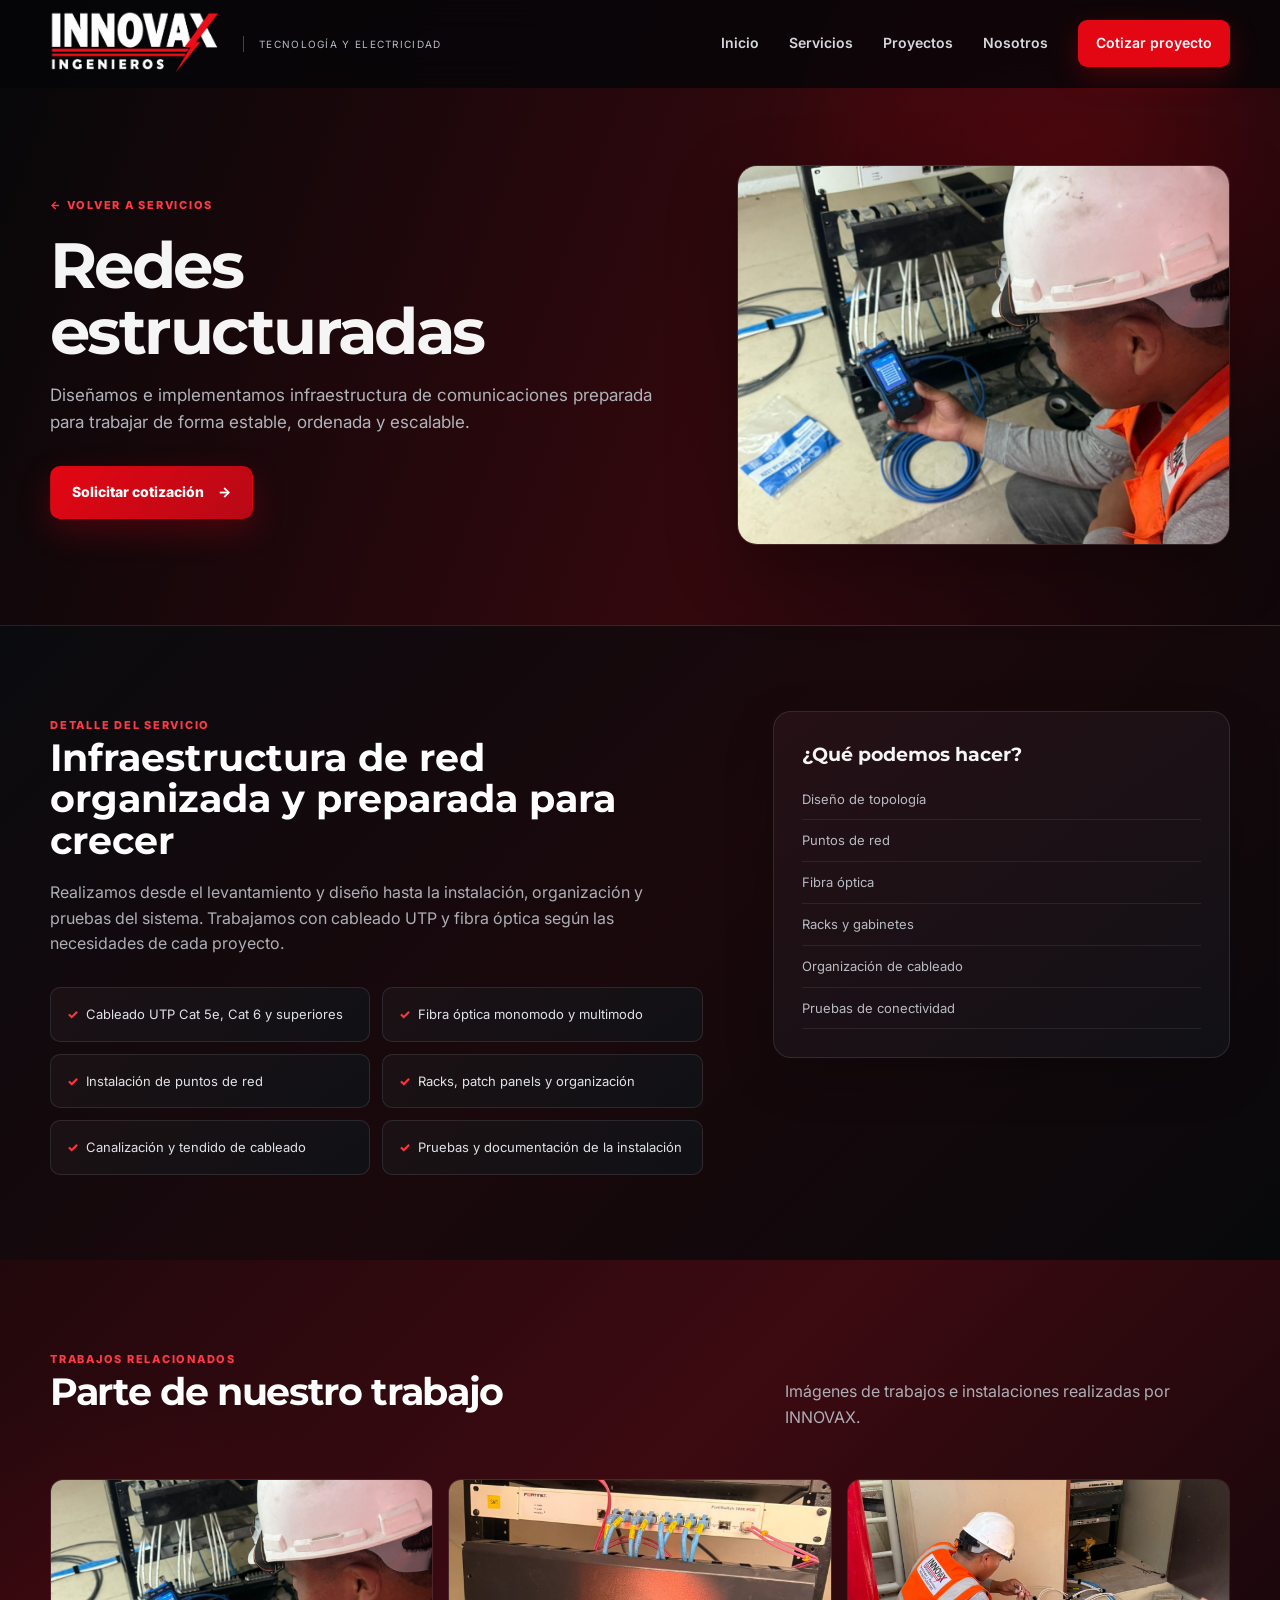
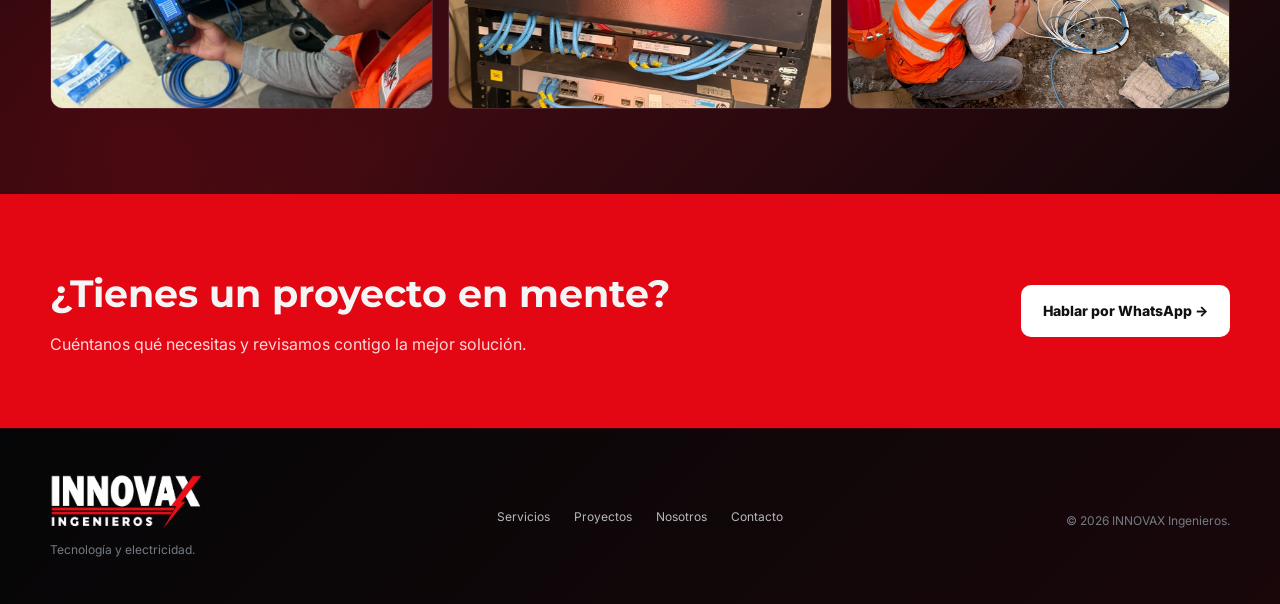
==== servicio.html @ 8ff7d5ad "Primer commit: subiendo código" ====
<!DOCTYPE html>
<html lang="es">

<head>

  <meta charset="UTF-8">

  <meta
    name="viewport"
    content="width=device-width, initial-scale=1.0"
  >

  <title>
    Servicio | INNOVAX Ingenieros
  </title>

  <meta
    name="description"
    content="Conoce en detalle los servicios de INNOVAX Ingenieros."
  >

  <link
    rel="icon"
    href="assets/img/logo.png"
    type="image/png"
  >

  <link
    rel="preconnect"
    href="https://fonts.googleapis.com"
  >

  <link
    rel="preconnect"
    href="https://fonts.gstatic.com"
    crossorigin
  >

  <link
    href="https://fonts.googleapis.com/css2?family=Inter:wght@400;500;600;700;800&family=Montserrat:wght@600;700;800;900&display=swap"
    rel="stylesheet"
  >

  <link
    rel="stylesheet"
    href="css/style.css"
  >

</head>


<body>


<header
  class="site-header"
  id="header"
>

  <div class="container header-inner">

    <a
      class="brand"
      href="index.html"
    >

      <img
        src="assets/img/logo.png"
        alt="INNOVAX Ingenieros"
        class="brand-logo"
      >

      <span class="brand-caption">
        TECNOLOGÍA Y ELECTRICIDAD
      </span>

    </a>


    <button
      class="menu-toggle"
      id="menuToggle"
      aria-label="Abrir menú"
      aria-expanded="false"
    >

      <span></span>
      <span></span>
      <span></span>

    </button>


    <nav
      class="main-nav"
      id="mainNav"
    >

      <a href="index.html">
        Inicio
      </a>

      <a href="index.html#servicios">
        Servicios
      </a>

      <a href="index.html#proyectos">
        Proyectos
      </a>

      <a href="index.html#nosotros">
        Nosotros
      </a>

      <a
        href="index.html#contacto"
        class="nav-button"
      >
        Cotizar proyecto
      </a>

    </nav>

  </div>

</header>



<main>


<!-- =====================================================
     CABECERA DEL SERVICIO
===================================================== -->

<section class="detail-hero">

  <div class="container">


    <div>

      <a
        href="index.html#servicios"
        class="section-kicker"
      >
        ← VOLVER A SERVICIOS
      </a>


      <h1 id="serviceTitle">
        Servicio
      </h1>


      <p id="serviceIntro"></p>


      <a
        id="serviceQuote"
        href="index.html#contacto"
        class="btn btn-primary"
      >

        Solicitar cotización

        <span>→</span>

      </a>

    </div>


    <div class="detail-hero-image">

      <img
        id="serviceHeroImage"
        src="assets/img/hero-redes.jpg"
        alt="Servicio INNOVAX"
      >

    </div>


  </div>

</section>



<!-- =====================================================
     INFORMACIÓN
===================================================== -->

<section class="detail-section">

  <div class="container detail-grid">


    <div>

      <span class="section-kicker">
        DETALLE DEL SERVICIO
      </span>


      <h2 id="serviceHeading">
        Soluciones adaptadas a tu proyecto
      </h2>


      <p id="serviceDescription"></p>


      <ul
        class="detail-list"
        id="serviceList"
      ></ul>

    </div>


    <aside class="detail-aside">

      <h3>
        ¿Qué podemos hacer?
      </h3>


      <ul id="serviceAside"></ul>

    </aside>


  </div>

</section>



<!-- =====================================================
     GALERÍA
===================================================== -->

<section class="detail-section alt">

  <div class="container">


    <div class="section-heading">

      <div>

        <span class="section-kicker">
          TRABAJOS RELACIONADOS
        </span>

        <h2>
          Parte de nuestro trabajo
        </h2>

      </div>


      <p>
        Imágenes de trabajos e instalaciones
        realizadas por INNOVAX.
      </p>

    </div>


    <div
      class="detail-gallery"
      id="serviceGallery"
    ></div>


  </div>

</section>



<!-- =====================================================
     CTA
===================================================== -->

<section class="detail-cta">

  <div class="container detail-cta-inner">


    <div>

      <h2>
        ¿Tienes un proyecto en mente?
      </h2>

      <p>
        Cuéntanos qué necesitas y revisamos
        contigo la mejor solución.
      </p>

    </div>


    <a
      id="whatsappButton"
      class="btn"
      href="https://wa.me/51987270326"
      target="_blank"
      rel="noopener"
    >
      Hablar por WhatsApp →
    </a>


  </div>

</section>


</main>



<!-- =====================================================
     FOOTER
===================================================== -->

<footer class="site-footer">

  <div class="container footer-inner">


    <div>

      <img
        src="assets/img/logo.png"
        alt="INNOVAX Ingenieros"
        class="footer-logo"
      >

      <p>
        Tecnología y electricidad.
      </p>

    </div>


    <div class="footer-nav">

      <a href="index.html#servicios">
        Servicios
      </a>

      <a href="index.html#proyectos">
        Proyectos
      </a>

      <a href="index.html#nosotros">
        Nosotros
      </a>

      <a href="index.html#contacto">
        Contacto
      </a>

    </div>


    <p class="copyright">

      © <span id="year"></span>
      INNOVAX Ingenieros.

    </p>


  </div>

</footer>



<script>

const services = {


  /* =====================================================
     REDES
  ===================================================== */

  redes: {

    title:
      'Redes estructuradas',

    intro:
      'Diseñamos e implementamos infraestructura de comunicaciones preparada para trabajar de forma estable, ordenada y escalable.',

    heading:
      'Infraestructura de red organizada y preparada para crecer',

    description:
      'Realizamos desde el levantamiento y diseño hasta la instalación, organización y pruebas del sistema. Trabajamos con cableado UTP y fibra óptica según las necesidades de cada proyecto.',

    image:
      'assets/red/red4.jpeg',

    list:[
      'Cableado UTP Cat 5e, Cat 6 y superiores',
      'Fibra óptica monomodo y multimodo',
      'Instalación de puntos de red',
      'Racks, patch panels y organización',
      'Canalización y tendido de cableado',
      'Pruebas y documentación de la instalación'
    ],

    aside:[
      'Diseño de topología',
      'Puntos de red',
      'Fibra óptica',
      'Racks y gabinetes',
      'Organización de cableado',
      'Pruebas de conectividad'
    ],

    gallery:[
      'assets/red/red4.jpeg',
      'assets/red/red2.jpeg',
      'assets/red/red1.jpeg'
    ]

  },


  /* =====================================================
     ELECTRICIDAD
  ===================================================== */

  electricidad: {

    title:
      'Instalaciones eléctricas',

    intro:
      'Soluciones eléctricas para instalaciones nuevas, ampliaciones, remodelaciones y adecuaciones.',

    heading:
      'Instalaciones eléctricas seguras, ordenadas y funcionales',

    description:
      'Desarrollamos trabajos eléctricos adaptados a las características de cada obra, desde circuitos e iluminación hasta tableros, puesta a tierra y adecuaciones.',

    image:
      'assets/electrico/luz-emerg2.jpeg',

    list:[
      'Tableros eléctricos',
      'Circuitos y canalización',
      'Iluminación',
      'Sistemas de emergencia',
      'Puesta a tierra',
      'Adecuaciones y ampliaciones eléctricas'
    ],

    aside:[
      'Tableros',
      'Iluminación',
      'Canalización',
      'Puesta a tierra',
      'Circuitos',
      'Adecuaciones'
    ],

    gallery:[
      'assets/electrico/luz-emerg2.jpeg',
      'assets/electrico/luz-emerg3.jpeg',
      'assets/electrico/luz-emerg5.jpeg'
    ]

  },


  /* =====================================================
     SEGURIDAD
  ===================================================== */

  seguridad: {

    title:
      'Seguridad electrónica',

    intro:
      'Implementamos soluciones para vigilancia, control y protección de instalaciones.',

    heading:
      'Más control y seguridad para tus instalaciones',

    description:
      'Integramos sistemas de seguridad electrónica con la infraestructura de comunicaciones para lograr una solución ordenada y funcional.',

    image:
      'assets/red/red1.jpeg',

    list:[
      'Cámaras y videovigilancia',
      'Cámaras IP',
      'Grabación y almacenamiento',
      'Control de acceso',
      'Alarmas',
      'Monitoreo remoto'
    ],

    aside:[
      'CCTV',
      'Cámaras IP',
      'Control de acceso',
      'Alarmas',
      'Monitoreo',
      'Integración de sistemas'
    ],

    gallery:[
      'assets/red/red1.jpeg',
      'assets/red/red3.jpeg',
      'assets/red/red4.jpeg'
    ]

  },


  /* =====================================================
     MANTENIMIENTO
  ===================================================== */

  mantenimiento: {

    title:
      'Mantenimiento',

    intro:
      'Ayudamos a mantener tus instalaciones operativas mediante mantenimiento preventivo y correctivo.',

    heading:
      'Prevenir fallas también es parte del proyecto',

    description:
      'Realizamos inspecciones, revisión de componentes, correcciones y seguimiento para reducir riesgos y prolongar la vida útil de los sistemas.',

    image:
      'assets/electrico/luz-emerg4.jpeg',

    list:[
      'Inspecciones periódicas',
      'Mantenimiento preventivo',
      'Mantenimiento correctivo',
      'Revisión de tableros',
      'Revisión de instalaciones',
      'Informe técnico'
    ],

    aside:[
      'Inspección',
      'Diagnóstico',
      'Corrección',
      'Seguimiento',
      'Informe técnico',
      'Plan preventivo'
    ],

    gallery:[
      'assets/electrico/luz-emerg4.jpeg',
      'assets/electrico/luz-emerg1.jpeg',
      'assets/red/red3.jpeg'
    ]

  },


  /* =====================================================
     INGENIERÍA
  ===================================================== */

  ingenieria: {

    title:
      'Proyectos e ingeniería',

    intro:
      'Convertimos las necesidades de tu obra en una solución técnica planificada y ejecutable.',

    heading:
      'Del levantamiento inicial a la puesta en marcha',

    description:
      'Acompañamos el proyecto desde la visita técnica y definición del alcance hasta la ejecución y entrega final.',

    image:
      'assets/img/hero-bg-1.jpg',

    list:[
      'Levantamiento en campo',
      'Diseño de solución',
      'Metrados y materiales',
      'Presupuesto',
      'Planificación de ejecución',
      'Entrega y documentación'
    ],

    aside:[
      'Levantamiento',
      'Diseño',
      'Metrados',
      'Presupuesto',
      'Ejecución',
      'Entrega'
    ],

    gallery:[
      'assets/img/hero-bg-1.jpg',
      'assets/red/red4.jpeg',
      'assets/electrico/luz-emerg3.jpeg'
    ]

  },


  /* =====================================================
     DATA CENTER
  ===================================================== */

  data: {

    title:
      'Data center & racks',

    intro:
      'Organizamos la infraestructura física de comunicaciones para facilitar operación, mantenimiento y crecimiento.',

    heading:
      'Orden y trazabilidad para tu infraestructura de comunicaciones',

    description:
      'Trabajamos en racks y cuartos de comunicaciones cuidando la distribución, identificación y orden del cableado y equipos.',

    image:
      'assets/red/red2.jpeg',

    list:[
      'Racks y gabinetes',
      'Patch panels',
      'Organización de cableado',
      'Etiquetado',
      'Canalización',
      'Distribución de equipos'
    ],

    aside:[
      'Racks',
      'Patch panels',
      'Cableado',
      'Etiquetado',
      'Organización',
      'Crecimiento futuro'
    ],

    gallery:[
      'assets/red/red2.jpeg',
      'assets/red/red4.jpeg',
      'assets/red/red1.jpeg'
    ]

  }

};



/* =====================================================
   OBTENER SERVICIO
===================================================== */

const params =
  new URLSearchParams(
    location.search
  );

const key =
  params.get('tipo') ||
  'redes';


const data =
  services[key] ||
  services.redes;



/* =====================================================
   CARGAR INFORMACIÓN
===================================================== */

document.title =
  data.title +
  ' | INNOVAX Ingenieros';


document.getElementById(
  'serviceTitle'
).textContent =
  data.title;


document.getElementById(
  'serviceIntro'
).textContent =
  data.intro;


document.getElementById(
  'serviceHeading'
).textContent =
  data.heading;


document.getElementById(
  'serviceDescription'
).textContent =
  data.description;


document.getElementById(
  'serviceHeroImage'
).src =
  data.image;


document.getElementById(
  'serviceHeroImage'
).alt =
  data.title;



/* =====================================================
   BOTÓN COTIZAR
===================================================== */

document.getElementById(
  'serviceQuote'
).href =
  'index.html?servicio=' +
  encodeURIComponent(
    data.title
  ) +
  '#contacto';



/* =====================================================
   LISTA
===================================================== */

const list =
  document.getElementById(
    'serviceList'
  );


data.list.forEach(
  function(item){

    const li =
      document.createElement(
        'li'
      );

    li.textContent =
      item;

    list.appendChild(
      li
    );

  }
);



/* =====================================================
   ASIDE
===================================================== */

const aside =
  document.getElementById(
    'serviceAside'
  );


data.aside.forEach(
  function(item){

    const li =
      document.createElement(
        'li'
      );

    li.textContent =
      item;

    aside.appendChild(
      li
    );

  }
);



/* =====================================================
   GALERÍA
===================================================== */

const gallery =
  document.getElementById(
    'serviceGallery'
  );


data.gallery.forEach(
  function(src,index){

    const img =
      document.createElement(
        'img'
      );

    img.src =
      src;

    img.alt =
      data.title +
      ' - imagen ' +
      (index + 1);

    gallery.appendChild(
      img
    );

  }
);



/* =====================================================
   WHATSAPP
===================================================== */

const wa =
  document.getElementById(
    'whatsappButton'
  );


wa.href =
  'https://wa.me/51987270326?text=' +
  encodeURIComponent(
    'Hola INNOVAX, quisiera información sobre el servicio de ' +
    data.title +
    '.'
  );



/* =====================================================
   AÑO
===================================================== */

document.getElementById(
  'year'
).textContent =
  new Date().getFullYear();



/* =====================================================
   HEADER
===================================================== */

const header =
  document.getElementById(
    'header'
  );


window.addEventListener(
  'scroll',
  function(){

    header.classList.toggle(
      'scrolled',
      window.scrollY > 30
    );

  },
  {
    passive:true
  }
);



/* =====================================================
   MENÚ
===================================================== */

const toggle =
  document.getElementById(
    'menuToggle'
  );

const nav =
  document.getElementById(
    'mainNav'
  );


toggle.addEventListener(
  'click',
  function(){

    const open =
      nav.classList.toggle(
        'open'
      );

    toggle.setAttribute(
      'aria-expanded',
      open
    );

  }
);

</script>

</body>
</html>
---- css/style.css ----
:root{
  --red:#e30613;
  --red-dark:#b0000c;
  --black:#08090b;
  --black-2:#101216;
  --white:#fff;
  --text:#f6f6f6;
  --muted:#a9adb5;
  --line:rgba(255,255,255,.10);
  --container:1180px;
  --radius:18px;
  --shadow:0 22px 70px rgba(0,0,0,.35);
}

*{
  box-sizing:border-box;
}

html{
  scroll-behavior:smooth;
}

body{
  margin:0;
  background:#f4f5f7;
  color:var(--text);
  font-family:Inter,Arial,sans-serif;
  line-height:1.6;
  overflow-x:hidden;
}

body:before{
  content:"";
  position:fixed;
  inset:0;
  pointer-events:none;
  z-index:-1;
  background:
    radial-gradient(
      circle at 80% 0%,
      rgba(227,6,19,.09),
      transparent 32%
    ),
    radial-gradient(
      circle at 10% 60%,
      rgba(255,255,255,.025),
      transparent 28%
    );
}

img{
  max-width:100%;
  display:block;
}

a{
  text-decoration:none;
  color:inherit;
}

button,
input,
select,
textarea{
  font:inherit;
}

.container{
  width:min(
    var(--container),
    calc(100% - 48px)
  );

  margin:auto;
}


/* =====================================================
   HEADER
===================================================== */

.site-header{
  position:fixed;
  top:0;
  left:0;
  right:0;

  z-index:1000;

  height:88px;

  background:rgba(8,9,11,.78);

  border-bottom:1px solid transparent;

  backdrop-filter:blur(16px);

  transition:.3s ease;
}

.site-header.scrolled{
  background:rgba(8,9,11,.96);
  border-color:var(--line);
  height:76px;
}

.header-inner{
  height:100%;

  display:flex;
  align-items:center;
  justify-content:space-between;

  gap:30px;
}

.brand{
  display:flex;
  align-items:center;
  gap:15px;

  min-width:240px;
}

.brand-logo{
  width:178px;
  height:auto;
  object-fit:contain;
}

.brand-caption{
  font-size:10px;
  letter-spacing:.13em;
  color:#b8bbc2;

  border-left:1px solid #444;

  padding-left:15px;

  white-space:nowrap;
}

.main-nav{
  display:flex;
  align-items:center;
  gap:30px;
}

.main-nav a{
  font-size:14px;
  font-weight:600;

  color:#d5d7dc;

  transition:.25s;
}

.main-nav a:hover{
  color:#fff;
}

.main-nav .nav-button{
  padding:12px 18px;

  border-radius:9px;

  background:var(--red);
  color:#fff;

  box-shadow:
    0 10px 28px rgba(227,6,19,.25);
}

.main-nav .nav-button:hover{
  background:#f20b19;

  transform:translateY(-1px);
}

.menu-toggle{
  display:none;

  background:none;

  color:#fff;

  width:44px;
  height:44px;

  border:1px solid var(--line);

  border-radius:9px;
}

.menu-toggle span{
  display:block;

  width:20px;
  height:2px;

  background:#fff;

  margin:4px auto;
}


/* =====================================================
   HERO
===================================================== */

.hero{
  min-height:790px;

  position:relative;

  display:flex;
  align-items:center;

  overflow:hidden;

  padding-top:88px;
}

.hero-image{
  position:absolute;
  inset:0;

  background-image:
    url('../assets/img/hero-redes.jpg');

  background-size:cover;
  background-position:center 58%;

  transform:scale(1.02);
}

.hero-overlay{
  position:absolute;
  inset:0;

  background:
    linear-gradient(
      90deg,
      rgba(5,6,8,.98) 0%,
      rgba(5,6,8,.90) 34%,
      rgba(5,6,8,.64) 65%,
      rgba(5,6,8,.38) 100%
    );
}

.hero-pattern{
  position:absolute;
  inset:0;

  opacity:.18;

  background-image:
    linear-gradient(
      rgba(255,255,255,.04) 1px,
      transparent 1px
    ),
    linear-gradient(
      90deg,
      rgba(255,255,255,.04) 1px,
      transparent 1px
    );

  background-size:65px 65px;

  mask-image:
    linear-gradient(
      90deg,
      #000,
      transparent 85%
    );
}

.hero-content{
  position:relative;
  z-index:2;
}

.hero-copy{
  max-width:690px;

  padding:70px 0 125px;
}

.eyebrow,
.section-kicker{
  display:inline-flex;

  align-items:center;

  gap:9px;

  color:#ff3944;

  font-size:11px;

  font-weight:800;

  letter-spacing:.16em;

  text-transform:uppercase;
}

.eyebrow i{
  width:8px;
  height:8px;

  border-radius:50%;

  background:var(--red);

  box-shadow:
    0 0 0 5px rgba(227,6,19,.12);
}

.hero h1{
  font-family:Montserrat,Arial,sans-serif;

  font-size:
    clamp(
      42px,
      5.4vw,
      76px
    );

  line-height:1.03;

  letter-spacing:-.045em;

  margin:22px 0 25px;

  font-weight:800;
}

.hero h1 strong{
  color:#fff;
}

.hero-copy>p{
  font-size:18px;

  color:#d0d3d8;

  max-width:650px;

  margin:0 0 34px;

  line-height:1.7;
}

.hero-actions{
  display:flex;

  gap:13px;

  flex-wrap:wrap;
}

.btn{
  display:inline-flex;

  align-items:center;
  justify-content:center;

  gap:14px;

  border:1px solid transparent;

  border-radius:10px;

  padding:14px 21px;

  font-weight:800;

  font-size:14px;

  transition:.25s ease;

  cursor:pointer;
}

.btn-primary{
  background:var(--red);
  color:#fff;

  box-shadow:
    0 12px 32px rgba(227,6,19,.24);
}

.btn-primary:hover{
  background:#f30b19;

  transform:translateY(-2px);

  box-shadow:
    0 17px 36px rgba(227,6,19,.34);
}

.btn-outline{
  border-color:rgba(255,255,255,.22);

  background:rgba(255,255,255,.04);

  color:#fff;
}

.btn-outline:hover{
  border-color:rgba(255,255,255,.5);

  background:rgba(255,255,255,.09);
}

.hero-points{
  display:flex;

  gap:34px;

  margin-top:48px;
}

.hero-points div{
  display:flex;

  flex-direction:column;

  gap:1px;

  padding-left:15px;

  border-left:2px solid var(--red);
}

.hero-points b{
  font-size:12px;

  color:#ff4b55;
}

.hero-points span{
  font-size:13px;

  color:#d8dae0;
}

.hero-bottom{
  position:absolute;

  bottom:0;
  left:0;
  right:0;

  background:rgba(0,0,0,.66);

  border-top:
    1px solid rgba(255,255,255,.08);

  z-index:3;
}

.hero-bottom-inner{
  min-height:70px;

  display:flex;

  align-items:center;

  justify-content:center;

  gap:25px;

  color:#d9dbe0;

  font-size:11px;

  font-weight:800;

  letter-spacing:.1em;
}

.hero-bottom-inner b{
  color:var(--red);
}


/* =====================================================
   GENERAL
===================================================== */

.section{
  padding:105px 0;
}

.intro{
  background:
    radial-gradient(circle at 90% 15%, rgba(227,6,19,.07), transparent 30%),
    linear-gradient(135deg, #ffffff 0%, #f7f8fa 52%, #eceef1 100%);

  border-top:
    1px solid var(--line);

  border-bottom:
    1px solid var(--line);
}

.intro-grid{
  display:grid;

  grid-template-columns:
    1.05fr
    .95fr;

  gap:80px;

  align-items:center;
}

.intro h2,
.section-heading h2,
.about-copy h2,
.contact-copy h2{
  font-family:Montserrat,Arial,sans-serif;

  color:#111318;

  font-size:
    clamp(
      32px,
      4vw,
      50px
    );

  line-height:1.08;

  letter-spacing:-.035em;

  margin:14px 0 0;
}

.intro p{
  font-size:18px;

  color:var(--muted);

  margin:0;

  max-width:570px;
}

.section-heading{
  display:grid;

  grid-template-columns:
    1fr
    .65fr;

  gap:50px;

  align-items:end;

  margin-bottom:48px;
}

.section-heading p{
  margin:0;

  color:var(--muted);

  font-size:16px;
}

.centered{
  text-align:center;

  display:block;

  max-width:720px;

  margin:0 auto 50px;
}

.centered p{
  margin:18px auto 0;

  max-width:620px;
}

.services-section{
  background:
    radial-gradient(circle at 100% 0%, rgba(227,6,19,.055), transparent 28%),
    radial-gradient(circle at 0% 100%, rgba(15,18,24,.045), transparent 30%),
    linear-gradient(135deg, #f8f9fa 0%, #ffffff 52%, #eef0f3 100%);
}


/* =====================================================
   SERVICES
===================================================== */

.services-grid{
  display:grid;

  grid-template-columns:
    repeat(3,1fr);

  gap:18px;
}

.service-card{
  position:relative;

  min-height:330px;

  padding:30px;

  background:
    linear-gradient(145deg, #ffffff 0%, #f7f8fa 100%);

  border:1px solid rgba(17,19,24,.09);

  border-radius:var(--radius);

  overflow:hidden;

  transition:.3s ease;
}

.service-card:before{
  content:"";

  position:absolute;

  top:0;
  left:0;

  width:0;
  height:3px;

  background:var(--red);

  transition:.35s;
}

.service-card:hover{
  transform:translateY(-7px);

  border-color:
    rgba(227,6,19,.55);

  box-shadow:var(--shadow);
}

.service-card:hover:before{
  width:100%;
}

.service-number{
  position:absolute;

  top:23px;
  right:26px;

  color:#9aa0a8;

  font-size:12px;

  font-weight:800;
}

.service-icon{
  width:52px;
  height:52px;

  border-radius:13px;

  display:grid;

  place-items:center;

  background:
    rgba(227,6,19,.10);

  border:
    1px solid rgba(227,6,19,.25);

  color:#ff303b;

  font-size:29px;

  font-weight:700;

  margin-bottom:28px;
}

.service-card h3{
  font-family:Montserrat,Arial,sans-serif;

  color:#111318;

  font-size:22px;

  margin:0 0 12px;
}

.service-card p{
  font-size:14px;

  color:#626771;

  line-height:1.75;

  margin:0 0 24px;
}

.service-link{
  display:inline-flex;

  gap:10px;

  align-items:center;

  color:#111318;

  font-size:13px;

  font-weight:800;
}

.service-link b{
  color:#ff303b;

  font-size:17px;

  transition:.2s;
}

.service-card:hover
.service-link b{
  transform:translateX(5px);
}


/* =====================================================
   PROJECTS
===================================================== */

.projects-section{
  background:
    radial-gradient(circle at 85% 10%, rgba(227,6,19,.055), transparent 30%),
    linear-gradient(135deg, #eef0f3 0%, #f8f9fa 50%, #ffffff 100%);
}

.projects-grid{
  display:grid;

  grid-template-columns:
    1.4fr
    .8fr
    .8fr;

  grid-auto-rows:260px;

  gap:18px;
}

.project-card{
  position:relative;

  border-radius:var(--radius);

  overflow:hidden;

  border:
    1px solid rgba(17,19,24,.09);

  background:#15171b;
}

.project-large{
  grid-row:span 2;
}

.project-card img{
  width:100%;
  height:100%;

  object-fit:cover;

  transition:.5s;
}

.project-card:after{
  content:"";

  position:absolute;

  inset:0;

  background:
    linear-gradient(
      180deg,
      transparent 35%,
      rgba(0,0,0,.9) 100%
    );
}

.project-card:hover img{
  transform:scale(1.05);
}

.project-info{
  position:absolute;

  left:24px;
  right:24px;
  bottom:22px;

  z-index:2;
}

.project-info span{
  color:#ff3b45;

  font-size:10px;

  font-weight:900;

  letter-spacing:.14em;
}

.project-info h3{
  font-family:Montserrat,Arial,sans-serif;

  font-size:18px;

  line-height:1.2;

  margin:7px 0 0;
}


/* =====================================================
   PROCESS
===================================================== */

.process-section{
  background:
    linear-gradient(135deg, #ffffff 0%, #f4f5f7 52%, #e9ebee 100%);
}

.process-grid{
  display:grid;

  grid-template-columns:
    repeat(4,1fr);

  border-top:
    1px solid rgba(17,19,24,.10);

  border-bottom:
    1px solid rgba(17,19,24,.10);
}

.process-item{
  padding:34px 25px;

  border-right:
    1px solid rgba(17,19,24,.10);
}

.process-item:last-child{
  border-right:0;
}

.process-item>span{
  display:block;

  color:var(--red);

  font-family:Montserrat;

  font-weight:800;

  font-size:12px;

  margin-bottom:32px;
}

.process-item h3{
  font-family:Montserrat;

  color:#111318;

  font-size:18px;

  margin:0 0 10px;
}

.process-item p{
  font-size:13px;

  color:#626771;

  margin:0;

  line-height:1.7;
}


/* =====================================================
   ABOUT
===================================================== */

.about-section{
  background:
    radial-gradient(circle at 10% 50%, rgba(227,6,19,.055), transparent 30%),
    linear-gradient(120deg, #f0f1f3 0%, #ffffff 50%, #eef0f3 100%);
}

.about-grid{
  display:grid;

  grid-template-columns:
    1fr
    1fr;

  gap:75px;

  align-items:center;
}

.about-image-wrap{
  position:relative;

  border-radius:22px;

  overflow:hidden;

  border:
    1px solid var(--line);

  box-shadow:var(--shadow);
}

.about-image-wrap img{
  height:510px;

  width:100%;

  object-fit:cover;
}

.about-badge{
  position:absolute;

  left:22px;
  bottom:22px;

  background:
    rgba(7,8,10,.88);

  border:
    1px solid rgba(255,255,255,.12);

  padding:14px 18px;

  border-radius:10px;

  display:flex;

  flex-direction:column;
}

.about-badge strong{
  font-family:Montserrat;

  font-size:18px;
}

.about-badge span{
  font-size:11px;

  color:#aeb2ba;
}

.about-copy p{
  color:#626771;

  font-size:16px;

  line-height:1.8;
}

.about-copy ul{
  list-style:none;

  padding:0;

  margin:28px 0 34px;

  display:grid;

  gap:13px;
}

.about-copy li{
  font-size:14px;

  color:#3f434a;
}

.about-copy li b{
  display:inline-grid;

  place-items:center;

  width:23px;
  height:23px;

  border-radius:50%;

  background:
    rgba(227,6,19,.14);

  color:#ff3741;

  margin-right:9px;
}


/* =====================================================
   CONTACT
===================================================== */

.contact-section{
  background:
    radial-gradient(circle at 100% 0%, rgba(227,6,19,.09), transparent 32%),
    radial-gradient(circle at 0% 100%, rgba(227,6,19,.04), transparent 30%),
    linear-gradient(135deg, #ffffff 0%, #f3f4f6 58%, #eceef1 100%);
}

.contact-grid{
  display:grid;

  grid-template-columns:
    .8fr
    1.2fr;

  gap:80px;

  align-items:start;
}

.contact-copy>p{
  color:#626771;

  font-size:16px;

  line-height:1.8;

  margin:20px 0 35px;
}

.contact-details{
  display:grid;

  gap:13px;
}

.contact-details a,
.contact-details div{
  padding:17px 18px;

  background:
    rgba(255,255,255,.82);

  border:
    1px solid rgba(17,19,24,.09);

  border-radius:10px;

  display:flex;

  flex-direction:column;
}

.contact-details span{
  font-size:10px;

  color:#7a7f88;

  text-transform:uppercase;

  letter-spacing:.12em;

  font-weight:800;
}

.contact-details strong{
  color:#111318;

  font-size:14px;

  margin-top:4px;
}

.contact-form{
  background:
    linear-gradient(145deg, #ffffff 0%, #f7f8fa 100%);

  border:
    1px solid rgba(17,19,24,.09);

  border-radius:20px;

  padding:30px;

  box-shadow:var(--shadow);
}

.contact-form label{
  display:flex;

  flex-direction:column;

  gap:8px;

  font-size:12px;

  font-weight:700;

  color:#30343a;

  margin-bottom:17px;
}

.form-row{
  display:grid;

  grid-template-columns:
    1fr
    1fr;

  gap:15px;
}

.contact-form input,
.contact-form select,
.contact-form textarea{
  width:100%;

  border:
    1px solid #d8dbe0;

  background:#fff;

  color:#111318;

  border-radius:9px;

  padding:13px 14px;

  outline:none;

  resize:vertical;
}

.contact-form input::placeholder,
.contact-form textarea::placeholder{
  color:#9a9ea5;
}

.contact-form input:focus,
.contact-form select:focus,
.contact-form textarea:focus{
  border-color:
    rgba(227,6,19,.8);

  box-shadow:
    0 0 0 3px rgba(227,6,19,.08);
}

.btn-submit{
  width:100%;

  margin-top:4px;
}

.form-status{
  min-height:20px;

  font-size:13px;

  margin:12px 0 0;
}

.form-status.ok{
  color:#61d58b;
}

.form-status.err{
  color:#ff6972;
}

.hp-field{
  display:none!important;
}


/* =====================================================
   FOOTER
===================================================== */

.site-footer{
  background:
    linear-gradient(135deg, #17191d 0%, #24272c 100%);

  border-top:
    1px solid var(--line);

  padding:45px 0;
}

.footer-inner{
  display:grid;

  grid-template-columns:
    1fr
    auto
    1fr;

  align-items:center;

  gap:30px;
}

.footer-logo{
  width:160px;
}

.footer-inner p{
  margin:8px 0 0;

  color:#767b84;

  font-size:12px;
}

.footer-nav{
  display:flex;

  gap:24px;
}

.footer-nav a{
  font-size:12px;

  color:#b5b8bf;
}

.footer-nav a:hover{
  color:#fff;
}

.copyright{
  text-align:right;
}


/* =====================================================
   WHATSAPP / TOP
===================================================== */

.whatsapp-float{
  position:fixed;

  right:24px;
  bottom:24px;

  width:58px;
  height:58px;

  border-radius:50%;

  display:grid;

  place-items:center;

  background:#20c968;

  color:#fff;

  box-shadow:
    0 12px 35px rgba(32,201,104,.3);

  z-index:900;

  font-size:31px;

  border:
    4px solid rgba(255,255,255,.13);
}

.back-top{
  position:fixed;

  right:25px;
  bottom:95px;

  width:42px;
  height:42px;

  border-radius:10px;

  background:#181a1f;

  border:
    1px solid var(--line);

  color:#fff;

  opacity:0;

  visibility:hidden;

  transition:.25s;

  z-index:900;
}

.back-top.show{
  opacity:1;

  visibility:visible;
}


/* =====================================================
   PÁGINA DE SERVICIO
===================================================== */

.detail-hero{
  padding:165px 0 80px;

  background:
    linear-gradient(
      110deg,
      #08090b,
      #15080a
    );

  border-bottom:
    1px solid var(--line);
}

.detail-hero .container{
  display:grid;

  grid-template-columns:
    1fr
    .8fr;

  gap:70px;

  align-items:center;
}

.detail-hero h1{
  font-family:Montserrat;

  font-size:
    clamp(
      40px,
      5vw,
      65px
    );

  line-height:1.04;

  letter-spacing:-.04em;

  margin:15px 0;
}

.detail-hero p{
  color:var(--muted);

  font-size:17px;

  max-width:650px;

  margin-bottom:30px;
}

.detail-hero-image{
  height:380px;

  border-radius:20px;

  overflow:hidden;

  border:
    1px solid var(--line);

  box-shadow:var(--shadow);
}

.detail-hero-image img{
  width:100%;
  height:100%;

  object-fit:cover;
}

.detail-section{
  padding:85px 0;
}

.detail-section.alt{
  background:
    linear-gradient(135deg, #eef0f3 0%, #f8f9fa 55%, #ffffff 100%);
}

.detail-grid{
  display:grid;

  grid-template-columns:
    1fr
    .7fr;

  gap:70px;
}

.detail-section h2{
  font-family:Montserrat;

  font-size:38px;

  line-height:1.1;

  margin:0 0 18px;
}

.detail-section p{
  color:#626771;
}

.detail-list{
  display:grid;

  grid-template-columns:
    1fr
    1fr;

  gap:12px;

  margin:30px 0 0;

  padding:0;

  list-style:none;
}

.detail-list li{
  background:#ffffff;

  border:
    1px solid rgba(17,19,24,.09);

  padding:16px;

  border-radius:10px;

  font-size:13px;
}

.detail-list li:before{
  content:'✓';

  color:#ff3440;

  font-weight:800;

  margin-right:8px;
}

.detail-aside{
  background:
    linear-gradient(145deg, #ffffff 0%, #f5f6f8 100%);

  border:
    1px solid rgba(17,19,24,.09);

  border-radius:18px;

  padding:28px;

  height:max-content;
}

.detail-aside h3{
  font-family:Montserrat;

  margin-top:0;
}

.detail-aside ul{
  list-style:none;

  padding:0;

  margin:0;

  display:grid;

  gap:10px;
}

.detail-aside li{
  color:#555b64;

  font-size:13px;

  padding-bottom:10px;

  border-bottom:
    1px solid var(--line);
}

.detail-gallery{
  display:grid;

  grid-template-columns:
    repeat(3,1fr);

  gap:15px;
}

.detail-gallery img{
  width:100%;

  height:230px;

  object-fit:cover;

  border-radius:13px;

  border:
    1px solid var(--line);
}

.detail-cta{
  padding:70px 0;

  background:var(--red);
}

.detail-cta-inner{
  display:flex;

  justify-content:space-between;

  align-items:center;

  gap:30px;
}

.detail-cta h2{
  font-family:Montserrat;

  font-size:38px;

  margin:0;
}

.detail-cta p{
  margin:8px 0 0;

  color:#ffd8da;
}

.detail-cta .btn{
  background:#fff;

  color:#111;
}

.detail-cta .btn:hover{
  background:#f4f4f4;
}


/* =====================================================
   RESPONSIVE
===================================================== */

@media(max-width:1000px){

  .main-nav{
    gap:18px;
  }

  .brand-caption{
    display:none;
  }

  .services-grid{
    grid-template-columns:
      repeat(2,1fr);
  }

  .intro-grid,
  .about-grid,
  .contact-grid,
  .detail-hero .container,
  .detail-grid{
    grid-template-columns:1fr;

    gap:40px;
  }

  .projects-grid{
    grid-template-columns:
      1fr
      1fr;

    grid-auto-rows:250px;
  }

  .project-large{
    grid-row:span 1;

    grid-column:span 2;
  }

  .process-grid{
    grid-template-columns:
      repeat(2,1fr);
  }

  .process-item:nth-child(2){
    border-right:0;
  }

  .process-item:nth-child(-n+2){
    border-bottom:
      1px solid rgba(17,19,24,.10);
  }

  .footer-inner{
    grid-template-columns:
      1fr
      1fr;
  }

  .copyright{
    text-align:left;

    grid-column:span 2;
  }

  .footer-nav{
    justify-content:flex-end;
  }

}


@media(max-width:760px){

  .container{
    width:
      min(
        100% - 32px,
        var(--container)
      );
  }

  .site-header{
    height:74px;
  }

  .site-header.scrolled{
    height:70px;
  }

  .brand-logo{
    width:145px;
  }

  .menu-toggle{
    display:block;
  }

  .main-nav{
    position:absolute;

    top:74px;

    left:16px;
    right:16px;

    display:none;

    flex-direction:column;

    align-items:stretch;

    gap:0;

    background:#0d0f12;

    border:
      1px solid var(--line);

    border-radius:12px;

    padding:8px;
  }

  .main-nav.open{
    display:flex;
  }

  .main-nav a{
    padding:13px 12px;

    border-radius:8px;
  }

  .main-nav a:hover{
    background:#181a1f;
  }

  .main-nav .nav-button{
    text-align:center;

    margin-top:5px;
  }

  .hero{
    min-height:760px;

    padding-top:74px;
  }

  .hero-image{
    background-position:
      62% center;
  }

  .hero-overlay{
    background:
      linear-gradient(
        90deg,
        rgba(5,6,8,.96),
        rgba(5,6,8,.73)
      );
  }

  .hero-copy{
    padding:50px 0 110px;
  }

  .hero h1{
    font-size:
      clamp(
        39px,
        12vw,
        57px
      );
  }

  .hero-copy>p{
    font-size:15px;
  }

  .hero-bottom-inner{
    justify-content:flex-start;

    overflow:hidden;

    white-space:nowrap;

    font-size:9px;

    gap:14px;
  }

  .hero-points{
    gap:18px;
  }

  .section{
    padding:75px 0;
  }

  .section-heading{
    display:block;

    margin-bottom:32px;
  }

  .section-heading p{
    margin-top:15px;
  }

  .services-grid{
    grid-template-columns:1fr;
  }

  .service-card{
    min-height:290px;
  }

  .projects-grid{
    grid-template-columns:1fr;

    grid-auto-rows:270px;
  }

  .project-large{
    grid-column:auto;
  }

  .process-grid{
    grid-template-columns:1fr;
  }

  .process-item,
  .process-item:nth-child(2){
    border-right:0;

    border-bottom:
      1px solid rgba(17,19,24,.10);
  }

  .process-item:last-child{
    border-bottom:0;
  }

  .about-image-wrap img{
    height:370px;
  }

  .form-row{
    grid-template-columns:1fr;

    gap:0;
  }

  .contact-form{
    padding:22px;
  }

  .detail-hero{
    padding:125px 0 55px;
  }

  .detail-hero .container{
    gap:35px;
  }

  .detail-hero-image{
    height:280px;
  }

  .detail-section{
    padding:65px 0;
  }

  .detail-list{
    grid-template-columns:1fr;
  }

  .detail-gallery{
    grid-template-columns:
      1fr
      1fr;
  }

  .detail-gallery img{
    height:180px;
  }

  .detail-cta-inner{
    display:block;
  }

  .detail-cta h2{
    font-size:30px;

    margin-bottom:20px;
  }

  .footer-inner{
    grid-template-columns:1fr;
  }

  .footer-nav{
    justify-content:flex-start;

    flex-wrap:wrap;
  }

  .copyright{
    grid-column:auto;
  }

  .whatsapp-float{
    right:16px;
    bottom:16px;
  }

  .back-top{
    right:17px;
    bottom:85px;
  }

}

/* =====================================================
   DETALLES VISUALES - FONDOS CLAROS Y GRADIENTES
===================================================== */

.intro,
.services-section,
.projects-section,
.process-section,
.about-section,
.contact-section{
  position:relative;
  overflow:hidden;
}

.intro::before,
.services-section::before,
.projects-section::before,
.process-section::before,
.about-section::before,
.contact-section::before{
  content:"";
  position:absolute;
  width:420px;
  height:420px;
  border-radius:50%;
  background:radial-gradient(circle, rgba(227,6,19,.045), transparent 68%);
  pointer-events:none;
  z-index:0;
}

.intro::before{
  top:-240px;
  right:-150px;
}

.services-section::before{
  bottom:-230px;
  left:-180px;
}

.projects-section::before{
  top:-230px;
  right:-160px;
}

.process-section::before{
  bottom:-240px;
  left:35%;
}

.about-section::before{
  top:-220px;
  right:-160px;
}

.contact-section::before{
  bottom:-220px;
  left:-150px;
}

.intro > .container,
.services-section > .container,
.projects-section > .container,
.process-section > .container,
.about-section > .container,
.contact-section > .container{
  position:relative;
  z-index:1;
}

.service-card:hover{
  background:linear-gradient(145deg, #ffffff 0%, #f1f3f5 100%);
}

.contact-details a:hover{
  border-color:rgba(227,6,19,.28);
  transform:translateY(-2px);
}

.contact-details a{
  transition:.25s ease;
}

@media(max-width:760px){
  .intro,
  .services-section,
  .projects-section,
  .process-section,
  .about-section,
  .contact-section{
    background:
      linear-gradient(180deg, #ffffff 0%, #f1f2f4 100%);
  }

  .intro::before,
  .services-section::before,
  .projects-section::before,
  .process-section::before,
  .about-section::before,
  .contact-section::before{
    width:280px;
    height:280px;
  }
}


/* =====================================================
   INNOVAX — TEMA CORPORATIVO OSCURO / GRAPHITE + ROJO
   Este bloque redefine el aspecto visual sin cambiar
   estructura, HTML, JS ni funcionalidad.
===================================================== */

:root{
  --red:#e30613;
  --red-dark:#b0000c;

  --black:#0b0e12;
  --black-2:#151a21;

  --text:#f4f5f7;
  --muted:#a5abb4;
  --line:rgba(255,255,255,.11);

  --shadow:0 22px 70px rgba(0,0,0,.32);
}

/* Fondo general: grafito, no negro puro */
body{
  background:
    radial-gradient(circle at 82% 8%, rgba(227,6,19,.09), transparent 26%),
    linear-gradient(135deg, #0b0e12 0%, #11161d 48%, #0d1117 100%);
  color:var(--text);
}

/* Capa ambiental muy sutil */
body:before{
  background:
    radial-gradient(circle at 80% 0%, rgba(227,6,19,.12), transparent 30%),
    radial-gradient(circle at 15% 55%, rgba(255,255,255,.035), transparent 26%);
}

/* =====================================================
   HEADER
===================================================== */

.site-header{
  background:rgba(9,12,16,.72);
}

.site-header.scrolled{
  background:rgba(12,16,21,.94);
  border-color:rgba(255,255,255,.10);
}

/* =====================================================
   HERO
   Negro grafito + rojo, no negro plano
===================================================== */

.hero-overlay{
  background:
    radial-gradient(circle at 78% 38%, rgba(227,6,19,.20), transparent 28%),
    linear-gradient(
      90deg,
      rgba(7,9,12,.94) 0%,
      rgba(10,13,18,.82) 40%,
      rgba(10,13,18,.58) 70%,
      rgba(10,13,18,.38) 100%
    );
}

/* =====================================================
   INTRO
===================================================== */

.intro{
  background:
    radial-gradient(circle at 92% 18%, rgba(227,6,19,.12), transparent 28%),
    radial-gradient(circle at 5% 90%, rgba(255,255,255,.035), transparent 25%),
    linear-gradient(135deg, #11161d 0%, #171d25 52%, #0d1218 100%);

  border-top:1px solid rgba(255,255,255,.08);
  border-bottom:1px solid rgba(255,255,255,.08);
}

.intro h2,
.section-heading h2,
.about-copy h2,
.contact-copy h2{
  color:#f4f5f7;
}

.intro p,
.contact-copy>p{
  color:#a5abb4;
}

/* =====================================================
   SERVICIOS
   Fondo graphite con iluminación roja lateral
===================================================== */

.services-section{
  background:
    radial-gradient(circle at 100% 5%, rgba(227,6,19,.13), transparent 27%),
    radial-gradient(circle at 0% 90%, rgba(255,255,255,.035), transparent 25%),
    linear-gradient(135deg, #0e1319 0%, #171d25 48%, #10151b 100%);
}

/* Tarjetas */
.service-card{
  background:
    linear-gradient(145deg, #1b2129 0%, #12171e 100%);

  border:1px solid rgba(255,255,255,.10);

  box-shadow:
    0 14px 42px rgba(0,0,0,.22);
}

.service-card:hover{
  background:
    linear-gradient(145deg, #222a34 0%, #151b23 100%);

  border-color:rgba(227,6,19,.55);

  box-shadow:
    0 20px 55px rgba(0,0,0,.30),
    0 0 30px rgba(227,6,19,.06);
}

.service-number{
  color:#707781;
}

.service-card h3{
  color:#f4f5f7;
}

.service-card p{
  color:#a5abb4;
}

.service-link{
  color:#f4f5f7;
}

.service-icon{
  background:rgba(227,6,19,.08);
  border:1px solid rgba(227,6,19,.22);
}

/* =====================================================
   PROYECTOS
===================================================== */

.projects-section{
  background:
    radial-gradient(circle at 88% 12%, rgba(227,6,19,.10), transparent 28%),
    linear-gradient(135deg, #151a21 0%, #20262e 50%, #11161d 100%);
}

.project-card{
  border-color:rgba(255,255,255,.10);
  box-shadow:0 14px 45px rgba(0,0,0,.24);
}

/* =====================================================
   PROCESO
===================================================== */

.process-section{
  background:
    radial-gradient(circle at 45% 100%, rgba(227,6,19,.07), transparent 28%),
    linear-gradient(135deg, #0e1319 0%, #1a2028 50%, #10151b 100%);
}

.process-grid{
  border-top:1px solid rgba(255,255,255,.10);
  border-bottom:1px solid rgba(255,255,255,.10);
}

.process-item{
  border-right:1px solid rgba(255,255,255,.10);
}

.process-item h3{
  color:#f4f5f7;
}

.process-item p{
  color:#9fa6af;
}

/* =====================================================
   NOSOTROS
===================================================== */

.about-section{
  background:
    radial-gradient(circle at 8% 45%, rgba(227,6,19,.11), transparent 28%),
    radial-gradient(circle at 95% 90%, rgba(255,255,255,.035), transparent 24%),
    linear-gradient(120deg, #171d25 0%, #10151b 52%, #1b2129 100%);
}

.about-copy p{
  color:#a5abb4;
}

.about-copy li{
  color:#d0d4da;
}

.about-image-wrap{
  border-color:rgba(255,255,255,.10);
}

.about-badge{
  background:rgba(8,10,13,.88);
}

/* =====================================================
   CONTACTO
===================================================== */

.contact-section{
  background:
    radial-gradient(circle at 100% 0%, rgba(227,6,19,.16), transparent 30%),
    radial-gradient(circle at 0% 100%, rgba(227,6,19,.07), transparent 26%),
    linear-gradient(135deg, #10151b 0%, #1c222a 52%, #11161d 100%);
}

.contact-copy>p{
  color:#a5abb4;
}

/* Datos de contacto */
.contact-details a,
.contact-details div{
  background:
    linear-gradient(145deg, rgba(31,37,46,.92), rgba(18,23,30,.92));

  border:1px solid rgba(255,255,255,.10);

  box-shadow:0 10px 30px rgba(0,0,0,.16);
}

.contact-details a:hover{
  border-color:rgba(227,6,19,.35);
  background:
    linear-gradient(145deg, rgba(38,43,52,.96), rgba(19,24,31,.96));
}

.contact-details span{
  color:#7f8791;
}

.contact-details strong{
  color:#f1f2f4;
}

/* =====================================================
   FORMULARIO
===================================================== */

.contact-form{
  background:
    linear-gradient(145deg, #1b2129 0%, #12171e 100%);

  border:1px solid rgba(255,255,255,.10);

  box-shadow:
    0 24px 70px rgba(0,0,0,.28);
}

.contact-form label{
  color:#d9dce1;
}

.contact-form input,
.contact-form select,
.contact-form textarea{
  border:1px solid rgba(255,255,255,.12);
  background:#0f141a;
  color:#f4f5f7;
}

.contact-form input::placeholder,
.contact-form textarea::placeholder{
  color:#747c86;
}

.contact-form input:focus,
.contact-form select:focus,
.contact-form textarea:focus{
  border-color:rgba(227,6,19,.65);

  box-shadow:
    0 0 0 3px rgba(227,6,19,.08);
}

/* =====================================================
   FOOTER
===================================================== */

.site-footer{
  background:
    linear-gradient(135deg, #0b0e12 0%, #171c23 100%);

  border-top:1px solid rgba(255,255,255,.08);
}

/* =====================================================
   PÁGINAS DE SERVICIO
===================================================== */

.detail-section{
  background:
    radial-gradient(circle at 90% 10%, rgba(227,6,19,.10), transparent 28%),
    linear-gradient(135deg, #10151b 0%, #1a2028 52%, #11161d 100%);
}

.detail-section.alt{
  background:
    radial-gradient(circle at 10% 90%, rgba(227,6,19,.08), transparent 27%),
    linear-gradient(135deg, #171d25 0%, #10151b 52%, #1b2129 100%);
}

.detail-section h2{
  color:#f4f5f7;
}

.detail-section p{
  color:#a5abb4;
}

.detail-list li{
  background:
    linear-gradient(145deg, #1b2129 0%, #12171e 100%);

  border:1px solid rgba(255,255,255,.10);

  color:#dfe2e6;
}

.detail-aside{
  background:
    linear-gradient(145deg, #1b2129 0%, #12171e 100%);

  border:1px solid rgba(255,255,255,.10);

  box-shadow:0 18px 50px rgba(0,0,0,.20);
}

.detail-aside li{
  color:#a5abb4;
  border-bottom:1px solid rgba(255,255,255,.08);
}

/* =====================================================
   TÍTULOS Y ETIQUETAS
===================================================== */

.section-kicker{
  color:#ff3440;
}

.intro::before,
.services-section::before,
.projects-section::before,
.process-section::before,
.about-section::before,
.contact-section::before{
  background:
    radial-gradient(
      circle,
      rgba(227,6,19,.075),
      transparent 68%
    );
}

/* =====================================================
   SEPARADORES
===================================================== */

.process-grid{
  border-top-color:rgba(255,255,255,.10);
  border-bottom-color:rgba(255,255,255,.10);
}

.process-item{
  border-right-color:rgba(255,255,255,.10);
}

/* =====================================================
   MOBILE
===================================================== */

@media(max-width:760px){

  .intro,
  .services-section,
  .projects-section,
  .process-section,
  .about-section,
  .contact-section,
  .detail-section,
  .detail-section.alt{
    background:
      linear-gradient(180deg, #11161d 0%, #1a2028 55%, #10151b 100%);
  }

  .service-card,
  .contact-form,
  .detail-aside,
  .detail-list li{
    background:
      linear-gradient(145deg, #1b2129 0%, #12171e 100%);
  }

}


/* =====================================================
   INNOVAX — NEGRO + ROJO OSCURO
   Alternancia de secciones para una estética
   empresarial, industrial y tecnológica.
===================================================== */

:root{
  --red:#e30613;
  --red-bright:#ff1b2b;

  /* Rojo oscuro dominante */
  --red-deep:#4b080d;
  --red-mid:#741019;
  --red-soft:#9d1520;

  /* Negros */
  --black:#07080a;
  --black-2:#0d0f13;
  --black-3:#15181e;

  --text:#f5f5f6;
  --muted:#b0b3ba;
  --line:rgba(255,255,255,.11);
}

/* =====================================================
   FONDO GENERAL
===================================================== */

body{
  background:#07080a;
  color:var(--text);
}

/* =====================================================
   HEADER
   Negro para dar una línea corporativa fuerte
===================================================== */

.site-header{
  background:rgba(5,6,8,.82);
}

.site-header.scrolled{
  background:rgba(5,6,8,.97);
  border-color:rgba(255,255,255,.10);
}

/* =====================================================
   HERO
   NEGRO + ROJO PROFUNDO
===================================================== */

.hero-overlay{
  background:
    radial-gradient(
      circle at 72% 45%,
      rgba(150,8,20,.30),
      transparent 28%
    ),
    linear-gradient(
      90deg,
      rgba(5,5,7,.97) 0%,
      rgba(19,6,9,.88) 42%,
      rgba(53,9,14,.60) 72%,
      rgba(12,7,9,.34) 100%
    );
}

/* =====================================================
   INTRO
   ROJO OSCURO / NEGRO
===================================================== */

.intro{
  background:
    radial-gradient(
      circle at 88% 10%,
      rgba(227,6,19,.20),
      transparent 30%
    ),
    linear-gradient(
      135deg,
      #16080b 0%,
      #29090e 42%,
      #12070a 100%
    );

  border-top:1px solid rgba(227,6,19,.22);
  border-bottom:1px solid rgba(255,255,255,.08);
}

.intro h2{
  color:#fff;
}

.intro p{
  color:#c0bfc2;
}

/* =====================================================
   SERVICIOS
   NEGRO CASI PURO
   Sirve para intercalar y dar descanso visual
===================================================== */

.services-section{
  background:
    radial-gradient(
      circle at 100% 0%,
      rgba(227,6,19,.09),
      transparent 25%
    ),
    linear-gradient(
      180deg,
      #08090b 0%,
      #0d0e11 48%,
      #07080a 100%
    );
}

/* Tarjetas oscuras con un toque rojo */
.service-card{
  background:
    linear-gradient(
      145deg,
      #1a1114 0%,
      #111216 60%,
      #0c0d10 100%
    );

  border:1px solid rgba(255,255,255,.10);
}

.service-card:hover{
  background:
    linear-gradient(
      145deg,
      #291015 0%,
      #171116 58%,
      #0e0f12 100%
    );

  border-color:rgba(227,6,19,.60);

  box-shadow:
    0 20px 55px rgba(0,0,0,.38),
    0 0 34px rgba(227,6,19,.10);
}

.service-card h3{
  color:#f6f6f7;
}

.service-card p{
  color:#a9adb5;
}

.service-link{
  color:#f6f6f7;
}

/* =====================================================
   FRANJA DE ESTADÍSTICAS
   Rojo oscuro para romper entre bloques negros
===================================================== */

.stats-section,
.stats-band,
.metrics-section{
  background:
    linear-gradient(
      110deg,
      #33080d 0%,
      #6c0d16 45%,
      #2d070b 100%
    );
}

/* =====================================================
   PROYECTOS
   ROJO OSCURO / NEGRO
===================================================== */

.projects-section{
  background:
    radial-gradient(
      circle at 86% 12%,
      rgba(227,6,19,.16),
      transparent 25%
    ),
    linear-gradient(
      135deg,
      #19080c 0%,
      #330a10 47%,
      #0a0b0e 100%
    );
}

.project-card{
  border-color:rgba(255,255,255,.11);
  box-shadow:0 20px 55px rgba(0,0,0,.28);
}

/* =====================================================
   PROCESO
   NEGRO
===================================================== */

.process-section{
  background:
    radial-gradient(
      circle at 50% 100%,
      rgba(160,8,20,.14),
      transparent 30%
    ),
    linear-gradient(
      135deg,
      #07080a 0%,
      #101115 55%,
      #08090b 100%
    );
}

.process-grid{
  border-top-color:rgba(255,255,255,.09);
  border-bottom-color:rgba(255,255,255,.09);
}

.process-item{
  border-right-color:rgba(255,255,255,.09);
}

.process-item h3{
  color:#fff;
}

.process-item p{
  color:#a9adb5;
}

/* =====================================================
   NOSOTROS
   ROJO MÁS VISIBLE
===================================================== */

.about-section{
  background:
    radial-gradient(
      circle at 5% 45%,
      rgba(227,6,19,.20),
      transparent 31%
    ),
    radial-gradient(
      circle at 95% 100%,
      rgba(227,6,19,.10),
      transparent 28%
    ),
    linear-gradient(
      120deg,
      #2a080d 0%,
      #410a11 42%,
      #14070a 100%
    );
}

.about-copy p{
  color:#c4c1c4;
}

.about-copy li{
  color:#e0dde0;
}

.about-image-wrap{
  border-color:rgba(255,255,255,.11);
}

.about-badge{
  background:
    linear-gradient(
      135deg,
      rgba(15,7,9,.95),
      rgba(57,8,13,.90)
    );
}

/* =====================================================
   CONTACTO
   NEGRO + ROJO PROFUNDO
===================================================== */

.contact-section{
  background:
    radial-gradient(
      circle at 100% 0%,
      rgba(227,6,19,.22),
      transparent 32%
    ),
    linear-gradient(
      135deg,
      #08090b 0%,
      #24080d 55%,
      #08090b 100%
    );
}

.contact-copy>p{
  color:#b9bbc1;
}

.contact-details a,
.contact-details div{
  background:
    linear-gradient(
      145deg,
      rgba(36,13,17,.92),
      rgba(16,13,15,.96)
    );

  border:1px solid rgba(255,255,255,.10);
}

.contact-details a:hover{
  border-color:rgba(227,6,19,.42);
  background:
    linear-gradient(
      145deg,
      rgba(56,12,18,.96),
      rgba(18,13,16,.96)
    );
}

.contact-details span{
  color:#96939a;
}

.contact-details strong{
  color:#f4f4f5;
}

/* =====================================================
   FORMULARIO
===================================================== */

.contact-form{
  background:
    linear-gradient(
      145deg,
      #1b0d11 0%,
      #151216 50%,
      #0f1013 100%
    );

  border:1px solid rgba(255,255,255,.11);
}

.contact-form label{
  color:#e1dfe1;
}

.contact-form input,
.contact-form select,
.contact-form textarea{
  border:1px solid rgba(255,255,255,.13);
  background:#0a0b0e;
  color:#f5f5f6;
}

.contact-form input:focus,
.contact-form select:focus,
.contact-form textarea:focus{
  border-color:rgba(227,6,19,.72);
  box-shadow:
    0 0 0 3px rgba(227,6,19,.10);
}

/* =====================================================
   FOOTER
   NEGRO
===================================================== */

.site-footer{
  background:
    linear-gradient(
      135deg,
      #050607 0%,
      #19070a 100%
    );

  border-top:1px solid rgba(227,6,19,.16);
}

/* =====================================================
   DETALLE DE SERVICIOS
===================================================== */

/* Hero detalle: rojo + negro */
.detail-hero{
  background:
    radial-gradient(
      circle at 85% 30%,
      rgba(227,6,19,.22),
      transparent 28%
    ),
    linear-gradient(
      110deg,
      #060709 0%,
      #33080d 60%,
      #10070a 100%
    );
}

/* Una sección roja oscura y otra negra */
.detail-section{
  background:
    linear-gradient(
      135deg,
      #0a0b0e 0%,
      #1a080c 50%,
      #08090b 100%
    );
}

.detail-section.alt{
  background:
    radial-gradient(
      circle at 10% 90%,
      rgba(227,6,19,.12),
      transparent 28%
    ),
    linear-gradient(
      135deg,
      #22080c 0%,
      #3c0a11 48%,
      #12070a 100%
    );
}

.detail-section h2{
  color:#fff;
}

.detail-section p{
  color:#adafb5;
}

.detail-list li{
  background:
    linear-gradient(
      145deg,
      #1b1114,
      #101115
    );

  border:1px solid rgba(255,255,255,.10);
}

.detail-aside{
  background:
    linear-gradient(
      145deg,
      #251015,
      #111115
    );

  border:1px solid rgba(255,255,255,.10);
}

.detail-aside li{
  color:#b8bbc1;
  border-bottom-color:rgba(255,255,255,.08);
}

/* =====================================================
   BOTONES Y ELEMENTOS DESTACADOS
===================================================== */

.btn-primary{
  background:
    linear-gradient(
      135deg,
      #e30613 0%,
      #b80916 100%
    );
}

.btn-primary:hover{
  background:
    linear-gradient(
      135deg,
      #ff1b2b 0%,
      #d20918 100%
    );
}

.service-card:before{
  background:
    linear-gradient(
      90deg,
      #e30613,
      #7a0c15
    );
}

.section-kicker,
.eyebrow{
  color:#ff3945;
}

/* =====================================================
   PATRÓN DECORATIVO
   Más rojo en algunas zonas sin saturar
===================================================== */

.intro::before,
.services-section::before,
.projects-section::before,
.process-section::before,
.about-section::before,
.contact-section::before{
  background:
    radial-gradient(
      circle,
      rgba(227,6,19,.10),
      transparent 68%
    );
}

/* =====================================================
   MOBILE
===================================================== */

@media(max-width:760px){

  .intro{
    background:
      linear-gradient(
        180deg,
        #16080b 0%,
        #30090e 48%,
        #11070a 100%
      );
  }

  .services-section{
    background:
      linear-gradient(
        180deg,
        #08090b 0%,
        #111216 100%
      );
  }

  .projects-section{
    background:
      linear-gradient(
        180deg,
        #24080d 0%,
        #0b0c0f 100%
      );
  }

  .process-section{
    background:
      linear-gradient(
        180deg,
        #07080a 0%,
        #15161a 100%
      );
  }

  .about-section{
    background:
      linear-gradient(
        180deg,
        #31090e 0%,
        #16070a 100%
      );
  }

  .contact-section{
    background:
      linear-gradient(
        180deg,
        #09090c 0%,
        #2a080d 55%,
        #0a0b0d 100%
      );
  }

  .detail-section{
    background:
      linear-gradient(
        180deg,
        #08090b 0%,
        #23080d 100%
      );
  }

  .detail-section.alt{
    background:
      linear-gradient(
        180deg,
        #340910 0%,
        #13070a 100%
      );
  }
}

/* =====================================================
   MAPA DE UBICACIÓN
===================================================== */

.map-container {
  width: 100%;
  height: 200px;
  margin-top: 12px;
  border-radius: 10px;
  overflow: hidden;
  border: 1px solid rgba(255, 255, 255, 0.12);
  box-shadow: 0 8px 25px rgba(0, 0, 0, 0.3);
}

.map-container iframe {
  width: 100%;
  height: 100%;
  border: 0;
  display: block;
}
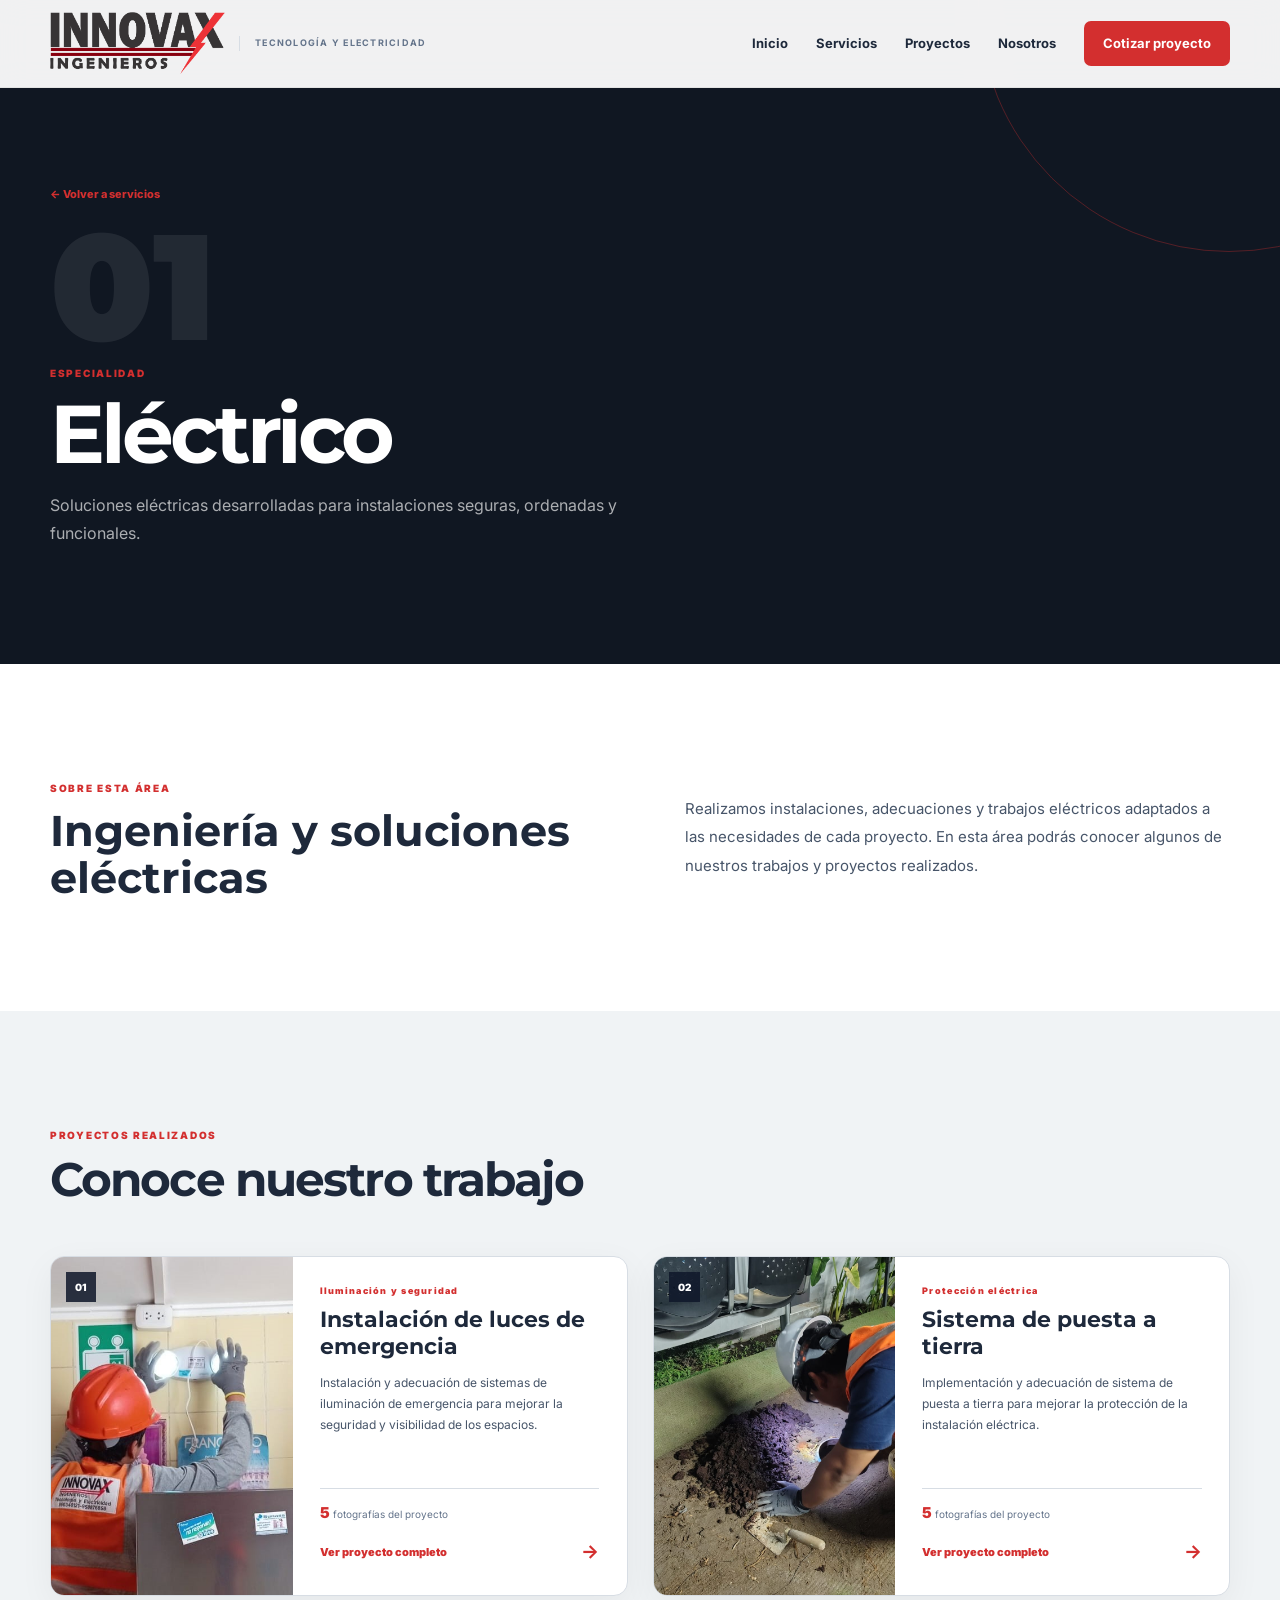
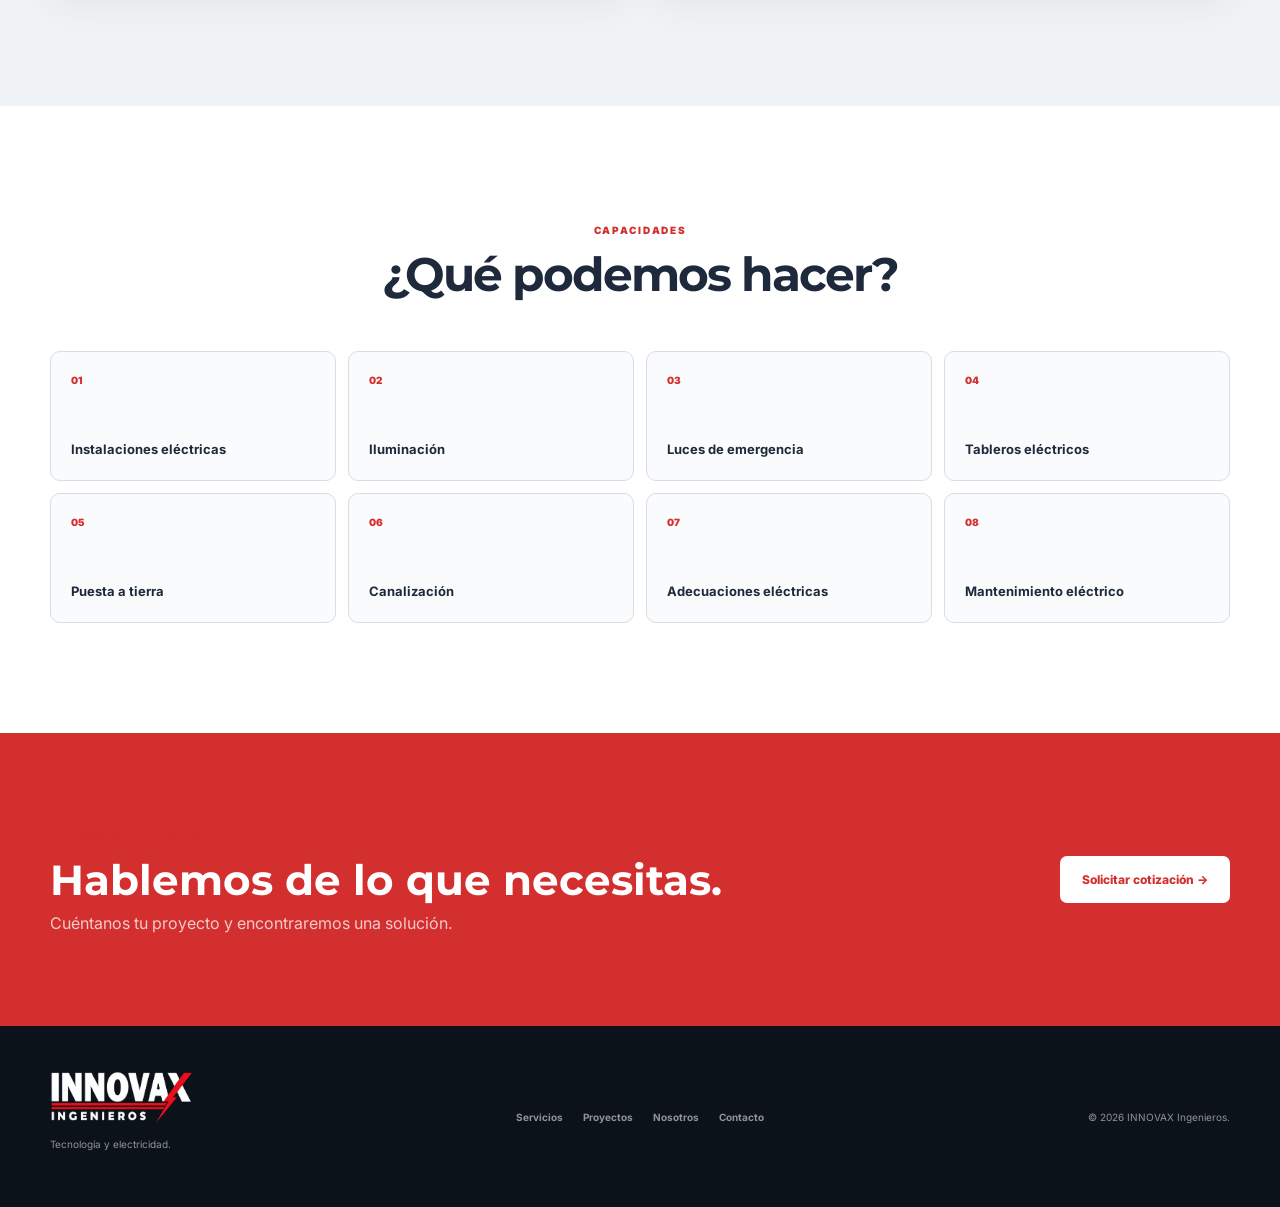
==== commit f3add3ff: "Reformulando pagina web" ====
--- a/servicio.html
+++ b/servicio.html
@@ -1,23 +1,20 @@
 <!DOCTYPE html>
+
 <html lang="es">
 
 <head>
 
   <meta charset="UTF-8">
 
-  <meta
-    name="viewport"
-    content="width=device-width, initial-scale=1.0"
-  >
+<meta
+name="viewport"
+content="width=device-width, initial-scale=1.0"
+
+>
 
   <title>
-    Servicio | INNOVAX Ingenieros
+    Servicios | INNOVAX Ingenieros
   </title>
-
-  <meta
-    name="description"
-    content="Conoce en detalle los servicios de INNOVAX Ingenieros."
-  >
 
   <link
     rel="icon"
@@ -48,9 +45,7 @@
 
 </head>
 
-
 <body>
-
 
 <header
   class="site-header"
@@ -59,229 +54,213 @@
 
   <div class="container header-inner">
 
-    <a
-      class="brand"
-      href="index.html"
-    >
-
-      <img
-        src="assets/img/logo.png"
-        alt="INNOVAX Ingenieros"
-        class="brand-logo"
-      >
-
-      <span class="brand-caption">
-        TECNOLOGÍA Y ELECTRICIDAD
-      </span>
-
-    </a>
-
-
-    <button
-      class="menu-toggle"
-      id="menuToggle"
-      aria-label="Abrir menú"
-      aria-expanded="false"
-    >
-
-      <span></span>
-      <span></span>
-      <span></span>
-
-    </button>
-
-
-    <nav
-      class="main-nav"
-      id="mainNav"
-    >
-
-      <a href="index.html">
-        Inicio
-      </a>
-
-      <a href="index.html#servicios">
-        Servicios
-      </a>
-
-      <a href="index.html#proyectos">
-        Proyectos
-      </a>
-
-      <a href="index.html#nosotros">
-        Nosotros
-      </a>
-
-      <a
-        href="index.html#contacto"
-        class="nav-button"
-      >
-        Cotizar proyecto
-      </a>
-
-    </nav>
+<a
+  class="brand"
+  href="index.html"
+>
+
+  <img
+    src="assets/img/logo.png"
+    alt="INNOVAX Ingenieros"
+    class="brand-logo"
+  >
+
+  <span class="brand-caption">
+    TECNOLOGÍA Y ELECTRICIDAD
+  </span>
+
+</a>
+
+
+<button
+  class="menu-toggle"
+  id="menuToggle"
+>
+
+  <span></span>
+  <span></span>
+  <span></span>
+
+</button>
+
+
+<nav
+  class="main-nav"
+  id="mainNav"
+>
+
+  <a href="index.html">
+    Inicio
+  </a>
+
+  <a href="index.html#servicios">
+    Servicios
+  </a>
+
+  <a href="index.html#proyectos">
+    Proyectos
+  </a>
+
+  <a href="index.html#nosotros">
+    Nosotros
+  </a>
+
+  <a
+    href="index.html#contacto"
+    class="nav-button"
+  >
+    Cotizar proyecto
+  </a>
+
+</nav>
 
   </div>
 
 </header>
 
-
-
 <main>
 
-
 <!-- =====================================================
-     CABECERA DEL SERVICIO
+     CABECERA
 ===================================================== -->
 
-<section class="detail-hero">
+<section class="service-page-hero">
 
   <div class="container">
 
-
-    <div>
-
-      <a
-        href="index.html#servicios"
-        class="section-kicker"
-      >
-        ← VOLVER A SERVICIOS
-      </a>
-
-
-      <h1 id="serviceTitle">
-        Servicio
-      </h1>
-
-
-      <p id="serviceIntro"></p>
-
-
-      <a
-        id="serviceQuote"
-        href="index.html#contacto"
-        class="btn btn-primary"
-      >
-
-        Solicitar cotización
-
-        <span>→</span>
-
-      </a>
-
-    </div>
-
-
-    <div class="detail-hero-image">
-
-      <img
-        id="serviceHeroImage"
-        src="assets/img/hero-redes.jpg"
-        alt="Servicio INNOVAX"
-      >
-
-    </div>
-
+<a
+  href="index.html#servicios"
+  class="back-link"
+>
+  ← Volver a servicios
+</a>
+
+
+<div class="service-page-number">
+  <span id="serviceNumber">
+    01
+  </span>
+</div>
+
+
+<span
+  class="section-kicker"
+  id="serviceKicker"
+>
+  ESPECIALIDAD
+</span>
+
+
+<h1 id="serviceTitle">
+  Eléctrico
+</h1>
+
+
+<p id="serviceIntro">
+  Soluciones eléctricas para proyectos.
+</p>
 
   </div>
 
 </section>
 
-
-
 <!-- =====================================================
-     INFORMACIÓN
+     DESCRIPCIÓN
 ===================================================== -->
 
-<section class="detail-section">
-
-  <div class="container detail-grid">
-
-
-    <div>
-
-      <span class="section-kicker">
-        DETALLE DEL SERVICIO
-      </span>
-
-
-      <h2 id="serviceHeading">
-        Soluciones adaptadas a tu proyecto
-      </h2>
-
-
-      <p id="serviceDescription"></p>
-
-
-      <ul
-        class="detail-list"
-        id="serviceList"
-      ></ul>
-
-    </div>
-
-
-    <aside class="detail-aside">
-
-      <h3>
-        ¿Qué podemos hacer?
-      </h3>
-
-
-      <ul id="serviceAside"></ul>
-
-    </aside>
-
+<section class="section service-intro-section">
+
+  <div class="container service-intro-grid">
+
+<div>
+
+  <span class="section-kicker">
+    SOBRE ESTA ÁREA
+  </span>
+
+
+  <h2 id="serviceHeading">
+    Soluciones especializadas
+  </h2>
+
+</div>
+
+
+<p id="serviceDescription">
+</p>
 
   </div>
 
 </section>
 
-
-
 <!-- =====================================================
-     GALERÍA
+     PROYECTOS DEL SERVICIO
 ===================================================== -->
 
-<section class="detail-section alt">
+<section
+  class="section service-projects-section"
+>
 
   <div class="container">
 
-
-    <div class="section-heading">
-
-      <div>
-
-        <span class="section-kicker">
-          TRABAJOS RELACIONADOS
-        </span>
-
-        <h2>
-          Parte de nuestro trabajo
-        </h2>
-
-      </div>
-
-
-      <p>
-        Imágenes de trabajos e instalaciones
-        realizadas por INNOVAX.
-      </p>
-
-    </div>
-
-
-    <div
-      class="detail-gallery"
-      id="serviceGallery"
-    ></div>
-
+<div class="section-heading">
+
+  <div>
+
+    <span class="section-kicker">
+      PROYECTOS REALIZADOS
+    </span>
+
+
+    <h2>
+      Conoce nuestro trabajo
+    </h2>
 
   </div>
 
+</div>
+
+
+
+<div
+  class="service-projects-grid"
+  id="serviceProjects"
+></div>
+
+  </div>
+
 </section>
 
-
+<!-- =====================================================
+     QUÉ HACEMOS
+===================================================== -->
+
+<section class="section capabilities-section">
+
+  <div class="container">
+
+<div class="section-heading centered">
+
+  <span class="section-kicker">
+    CAPACIDADES
+  </span>
+
+
+  <h2>
+    ¿Qué podemos hacer?
+  </h2>
+
+</div>
+
+
+<div
+  class="capabilities-grid"
+  id="capabilities"
+></div>
+
+  </div>
+
+</section>
 
 <!-- =====================================================
      CTA
@@ -291,663 +270,650 @@
 
   <div class="container detail-cta-inner">
 
-
-    <div>
-
-      <h2>
-        ¿Tienes un proyecto en mente?
-      </h2>
-
-      <p>
-        Cuéntanos qué necesitas y revisamos
-        contigo la mejor solución.
-      </p>
-
-    </div>
-
-
-    <a
-      id="whatsappButton"
-      class="btn"
-      href="https://wa.me/51987270326"
-      target="_blank"
-      rel="noopener"
-    >
-      Hablar por WhatsApp →
-    </a>
-
+<div>
+
+  <span class="section-kicker detail-cta-kicker">
+    ¿TIENES UN PROYECTO?
+  </span>
+
+
+  <h2>
+    Hablemos de lo que necesitas.
+  </h2>
+
+
+  <p>
+    Cuéntanos tu proyecto y
+    encontraremos una solución.
+  </p>
+
+</div>
+
+
+<a
+  href="index.html#contacto"
+  class="btn"
+>
+  Solicitar cotización →
+</a>
 
   </div>
 
 </section>
 
-
 </main>
 
-
-
-<!-- =====================================================
-     FOOTER
-===================================================== -->
-
 <footer class="site-footer">
 
   <div class="container footer-inner">
-
-
-    <div>
-
-      <img
-        src="assets/img/logo.png"
-        alt="INNOVAX Ingenieros"
-        class="footer-logo"
-      >
-
-      <p>
-        Tecnología y electricidad.
-      </p>
-
-    </div>
-
-
-    <div class="footer-nav">
-
-      <a href="index.html#servicios">
-        Servicios
-      </a>
-
-      <a href="index.html#proyectos">
-        Proyectos
-      </a>
-
-      <a href="index.html#nosotros">
-        Nosotros
-      </a>
-
-      <a href="index.html#contacto">
-        Contacto
-      </a>
-
-    </div>
-
-
-    <p class="copyright">
-
-      © <span id="year"></span>
-      INNOVAX Ingenieros.
-
-    </p>
-
+<div>
+
+  <img
+    src="assets/img/logoblanco.png"
+    alt="INNOVAX"
+    class="footer-logo"
+  >
+
+  <p>
+    Tecnología y electricidad.
+  </p>
+
+</div>
+
+
+<div class="footer-nav">
+
+  <a href="index.html#servicios">
+    Servicios
+  </a>
+
+  <a href="index.html#proyectos">
+    Proyectos
+  </a>
+
+  <a href="index.html#nosotros">
+    Nosotros
+  </a>
+
+  <a href="index.html#contacto">
+    Contacto
+  </a>
+
+</div>
+
+
+<p class="copyright">
+
+  © <span id="year"></span>
+  INNOVAX Ingenieros.
+
+</p>
 
   </div>
 
 </footer>
 
-
-
 <script>
 
-const services = {
-
-
-  /* =====================================================
-     REDES
-  ===================================================== */
-
-  redes: {
-
-    title:
-      'Redes estructuradas',
-
-    intro:
-      'Diseñamos e implementamos infraestructura de comunicaciones preparada para trabajar de forma estable, ordenada y escalable.',
-
-    heading:
-      'Infraestructura de red organizada y preparada para crecer',
-
-    description:
-      'Realizamos desde el levantamiento y diseño hasta la instalación, organización y pruebas del sistema. Trabajamos con cableado UTP y fibra óptica según las necesidades de cada proyecto.',
-
-    image:
-      'assets/red/red4.jpeg',
-
-    list:[
-      'Cableado UTP Cat 5e, Cat 6 y superiores',
-      'Fibra óptica monomodo y multimodo',
-      'Instalación de puntos de red',
-      'Racks, patch panels y organización',
-      'Canalización y tendido de cableado',
-      'Pruebas y documentación de la instalación'
-    ],
-
-    aside:[
-      'Diseño de topología',
-      'Puntos de red',
-      'Fibra óptica',
-      'Racks y gabinetes',
-      'Organización de cableado',
-      'Pruebas de conectividad'
-    ],
-
-    gallery:[
-      'assets/red/red4.jpeg',
-      'assets/red/red2.jpeg',
-      'assets/red/red1.jpeg'
-    ]
-
-  },
-
-
-  /* =====================================================
-     ELECTRICIDAD
-  ===================================================== */
-
-  electricidad: {
-
-    title:
-      'Instalaciones eléctricas',
-
-    intro:
-      'Soluciones eléctricas para instalaciones nuevas, ampliaciones, remodelaciones y adecuaciones.',
-
-    heading:
-      'Instalaciones eléctricas seguras, ordenadas y funcionales',
-
-    description:
-      'Desarrollamos trabajos eléctricos adaptados a las características de cada obra, desde circuitos e iluminación hasta tableros, puesta a tierra y adecuaciones.',
-
-    image:
-      'assets/electrico/luz-emerg2.jpeg',
-
-    list:[
-      'Tableros eléctricos',
-      'Circuitos y canalización',
-      'Iluminación',
-      'Sistemas de emergencia',
-      'Puesta a tierra',
-      'Adecuaciones y ampliaciones eléctricas'
-    ],
-
-    aside:[
-      'Tableros',
-      'Iluminación',
-      'Canalización',
-      'Puesta a tierra',
-      'Circuitos',
-      'Adecuaciones'
-    ],
-
-    gallery:[
-      'assets/electrico/luz-emerg2.jpeg',
-      'assets/electrico/luz-emerg3.jpeg',
-      'assets/electrico/luz-emerg5.jpeg'
-    ]
-
-  },
-
-
-  /* =====================================================
-     SEGURIDAD
-  ===================================================== */
-
-  seguridad: {
-
-    title:
-      'Seguridad electrónica',
-
-    intro:
-      'Implementamos soluciones para vigilancia, control y protección de instalaciones.',
-
-    heading:
-      'Más control y seguridad para tus instalaciones',
-
-    description:
-      'Integramos sistemas de seguridad electrónica con la infraestructura de comunicaciones para lograr una solución ordenada y funcional.',
-
-    image:
-      'assets/red/red1.jpeg',
-
-    list:[
-      'Cámaras y videovigilancia',
-      'Cámaras IP',
-      'Grabación y almacenamiento',
-      'Control de acceso',
-      'Alarmas',
-      'Monitoreo remoto'
-    ],
-
-    aside:[
-      'CCTV',
-      'Cámaras IP',
-      'Control de acceso',
-      'Alarmas',
-      'Monitoreo',
-      'Integración de sistemas'
-    ],
-
-    gallery:[
-      'assets/red/red1.jpeg',
-      'assets/red/red3.jpeg',
-      'assets/red/red4.jpeg'
-    ]
-
-  },
-
-
-  /* =====================================================
-     MANTENIMIENTO
-  ===================================================== */
-
-  mantenimiento: {
-
-    title:
-      'Mantenimiento',
-
-    intro:
-      'Ayudamos a mantener tus instalaciones operativas mediante mantenimiento preventivo y correctivo.',
-
-    heading:
-      'Prevenir fallas también es parte del proyecto',
-
-    description:
-      'Realizamos inspecciones, revisión de componentes, correcciones y seguimiento para reducir riesgos y prolongar la vida útil de los sistemas.',
-
-    image:
-      'assets/electrico/luz-emerg4.jpeg',
-
-    list:[
-      'Inspecciones periódicas',
-      'Mantenimiento preventivo',
-      'Mantenimiento correctivo',
-      'Revisión de tableros',
-      'Revisión de instalaciones',
-      'Informe técnico'
-    ],
-
-    aside:[
-      'Inspección',
-      'Diagnóstico',
-      'Corrección',
-      'Seguimiento',
-      'Informe técnico',
-      'Plan preventivo'
-    ],
-
-    gallery:[
-      'assets/electrico/luz-emerg4.jpeg',
-      'assets/electrico/luz-emerg1.jpeg',
-      'assets/red/red3.jpeg'
-    ]
-
-  },
-
-
-  /* =====================================================
-     INGENIERÍA
-  ===================================================== */
-
-  ingenieria: {
-
-    title:
-      'Proyectos e ingeniería',
-
-    intro:
-      'Convertimos las necesidades de tu obra en una solución técnica planificada y ejecutable.',
-
-    heading:
-      'Del levantamiento inicial a la puesta en marcha',
-
-    description:
-      'Acompañamos el proyecto desde la visita técnica y definición del alcance hasta la ejecución y entrega final.',
-
-    image:
-      'assets/img/hero-bg-1.jpg',
-
-    list:[
-      'Levantamiento en campo',
-      'Diseño de solución',
-      'Metrados y materiales',
-      'Presupuesto',
-      'Planificación de ejecución',
-      'Entrega y documentación'
-    ],
-
-    aside:[
-      'Levantamiento',
-      'Diseño',
-      'Metrados',
-      'Presupuesto',
-      'Ejecución',
-      'Entrega'
-    ],
-
-    gallery:[
-      'assets/img/hero-bg-1.jpg',
-      'assets/red/red4.jpeg',
-      'assets/electrico/luz-emerg3.jpeg'
-    ]
-
-  },
-
-
-  /* =====================================================
-     DATA CENTER
-  ===================================================== */
-
-  data: {
-
-    title:
-      'Data center & racks',
-
-    intro:
-      'Organizamos la infraestructura física de comunicaciones para facilitar operación, mantenimiento y crecimiento.',
-
-    heading:
-      'Orden y trazabilidad para tu infraestructura de comunicaciones',
-
-    description:
-      'Trabajamos en racks y cuartos de comunicaciones cuidando la distribución, identificación y orden del cableado y equipos.',
-
-    image:
-      'assets/red/red2.jpeg',
-
-    list:[
-      'Racks y gabinetes',
-      'Patch panels',
-      'Organización de cableado',
-      'Etiquetado',
-      'Canalización',
-      'Distribución de equipos'
-    ],
-
-    aside:[
-      'Racks',
-      'Patch panels',
-      'Cableado',
-      'Etiquetado',
-      'Organización',
-      'Crecimiento futuro'
-    ],
-
-    gallery:[
-      'assets/red/red2.jpeg',
-      'assets/red/red4.jpeg',
-      'assets/red/red1.jpeg'
-    ]
-
-  }
-
-};
-
-
-
-/* =====================================================
-   OBTENER SERVICIO
-===================================================== */
-
-const params =
-  new URLSearchParams(
-    location.search
-  );
-
-const key =
-  params.get('tipo') ||
-  'redes';
-
-
-const data =
-  services[key] ||
-  services.redes;
-
-
-
-/* =====================================================
-   CARGAR INFORMACIÓN
-===================================================== */
-
-document.title =
-  data.title +
-  ' | INNOVAX Ingenieros';
-
-
-document.getElementById(
-  'serviceTitle'
-).textContent =
-  data.title;
-
-
-document.getElementById(
-  'serviceIntro'
-).textContent =
-  data.intro;
-
-
-document.getElementById(
-  'serviceHeading'
-).textContent =
-  data.heading;
-
-
-document.getElementById(
-  'serviceDescription'
-).textContent =
-  data.description;
-
-
-document.getElementById(
-  'serviceHeroImage'
-).src =
-  data.image;
-
-
-document.getElementById(
-  'serviceHeroImage'
-).alt =
-  data.title;
-
-
-
-/* =====================================================
-   BOTÓN COTIZAR
-===================================================== */
-
-document.getElementById(
-  'serviceQuote'
-).href =
-  'index.html?servicio=' +
-  encodeURIComponent(
-    data.title
-  ) +
-  '#contacto';
-
-
-
-/* =====================================================
-   LISTA
-===================================================== */
-
-const list =
-  document.getElementById(
-    'serviceList'
-  );
-
-
-data.list.forEach(
-  function(item){
-
-    const li =
-      document.createElement(
-        'li'
+document.addEventListener(
+  'DOMContentLoaded',
+  function(){
+
+    const services = {
+
+
+      /* ==================================================
+         ELÉCTRICO
+      ================================================== */
+
+      electrico: {
+
+        number:
+          '01',
+
+        title:
+          'Eléctrico',
+
+        intro:
+          'Soluciones eléctricas desarrolladas para instalaciones seguras, ordenadas y funcionales.',
+
+        heading:
+          'Ingeniería y soluciones eléctricas',
+
+        description:
+          'Realizamos instalaciones, adecuaciones y trabajos eléctricos adaptados a las necesidades de cada proyecto. En esta área podrás conocer algunos de nuestros trabajos y proyectos realizados.',
+
+        capabilities: [
+
+          'Instalaciones eléctricas',
+
+          'Iluminación',
+
+          'Luces de emergencia',
+
+          'Tableros eléctricos',
+
+          'Puesta a tierra',
+
+          'Canalización',
+
+          'Adecuaciones eléctricas',
+
+          'Mantenimiento eléctrico'
+
+        ],
+
+        projects: [
+
+          {
+
+            id:
+              'luz-emergencia',
+
+            number:
+              '01',
+
+            title:
+              'Instalación de luces de emergencia',
+
+            category:
+              'Iluminación y seguridad',
+
+            description:
+              'Instalación y adecuación de sistemas de iluminación de emergencia para mejorar la seguridad y visibilidad de los espacios.',
+
+            image:
+              'assets/electrico/luz-emerg2.jpeg',
+
+            photos: [
+
+              'assets/electrico/luz-emerg1.jpeg',
+
+              'assets/electrico/luz-emerg2.jpeg',
+
+              'assets/electrico/luz-emerg3.jpeg',
+
+              'assets/electrico/luz-emerg4.jpeg',
+
+              'assets/electrico/luz-emerg5.jpeg'
+
+            ]
+
+          },
+
+
+          {
+
+            id:
+              'pozo-tierra',
+
+            number:
+              '02',
+
+            title:
+              'Sistema de puesta a tierra',
+
+            category:
+              'Protección eléctrica',
+
+            description:
+              'Implementación y adecuación de sistema de puesta a tierra para mejorar la protección de la instalación eléctrica.',
+
+            image:
+              'assets/electrico/pozo1.jpeg',
+
+            photos: [
+
+              'assets/electrico/pozo1.jpeg',
+
+              'assets/electrico/pozo2.jpeg',
+
+              'assets/electrico/pozo3.jpeg',
+
+              'assets/electrico/pozo4.jpeg',
+
+              'assets/electrico/pozo5.jpeg'
+
+            ]
+
+          }
+
+        ]
+
+      },
+
+
+      /* ==================================================
+         REDES
+      ================================================== */
+
+      redes: {
+
+        number:
+          '02',
+
+        title:
+          'Redes',
+
+        intro:
+          'Infraestructura de comunicaciones organizada, funcional y preparada para las necesidades de cada proyecto.',
+
+        heading:
+          'Conectividad e infraestructura tecnológica',
+
+        description:
+          'Diseñamos e implementamos soluciones de cableado e infraestructura de comunicaciones. Cada proyecto busca mantener una instalación organizada, accesible y preparada para crecer.',
+
+        capabilities: [
+
+          'Cableado estructurado',
+
+          'Puntos de red',
+
+          'Fibra óptica',
+
+          'Racks',
+
+          'Patch panels',
+
+          'Organización de cableado',
+
+          'Canalización',
+
+          'Pruebas de conectividad'
+
+        ],
+
+        projects: [
+
+          {
+
+            id:
+              'redes',
+
+            number:
+              '01',
+
+            title:
+              'Implementación de infraestructura de red',
+
+            category:
+              'Cableado estructurado',
+
+            description:
+              'Implementación y organización de infraestructura de comunicaciones, considerando distribución y ordenamiento del cableado.',
+
+            image:
+              'assets/red/red4.jpeg',
+
+            photos: [
+
+              'assets/red/red1.jpeg',
+
+              'assets/red/red2.jpeg',
+
+              'assets/red/red3.jpeg',
+
+              'assets/red/red4.jpeg'
+
+            ]
+
+          }
+
+        ]
+
+      },
+
+
+      /* ==================================================
+         SERVICIOS GENERALES
+      ================================================== */
+
+      generales: {
+
+        number:
+          '03',
+
+        title:
+          'Servicios Generales',
+
+        intro:
+          'Trabajos complementarios, mantenimiento y adecuaciones para mantener las instalaciones operativas.',
+
+        heading:
+          'Soluciones complementarias para tus instalaciones',
+
+        description:
+          'Esta área reúne trabajos generales, adecuaciones, mantenimiento y soporte complementario que permiten atender necesidades específicas de cada proyecto.',
+
+        capabilities: [
+
+          'Mantenimiento preventivo',
+
+          'Mantenimiento correctivo',
+
+          'Adecuaciones',
+
+          'Trabajos complementarios',
+
+          'Reparaciones',
+
+          'Instalaciones',
+
+          'Soporte técnico',
+
+          'Revisión de instalaciones'
+
+        ],
+
+        projects: [
+
+          {
+
+            id:
+              'mantenimiento-general',
+
+            number:
+              '01',
+
+            title:
+              'Mantenimiento y trabajos complementarios',
+
+            category:
+              'Servicios generales',
+
+            description:
+              'Trabajos complementarios y adecuaciones realizados para mantener espacios e instalaciones en condiciones adecuadas de funcionamiento.',
+
+            image:
+              'assets/electrico/luz-emerg4.jpeg',
+
+            photos: [
+
+              'assets/electrico/luz-emerg4.jpeg',
+
+              'assets/electrico/luz-emerg1.jpeg',
+
+              'assets/red/red3.jpeg'
+
+            ]
+
+          }
+
+        ]
+
+      }
+
+    };
+
+
+
+    /* ==================================================
+       OBTENER SERVICIO
+    ================================================== */
+
+    const params =
+      new URLSearchParams(
+        window.location.search
       );
 
-    li.textContent =
-      item;
-
-    list.appendChild(
-      li
+
+    const type =
+      params.get('tipo') ||
+      'electrico';
+
+
+    const service =
+      services[type] ||
+      services.electrico;
+
+
+
+    /* ==================================================
+       DATOS PRINCIPALES
+    ================================================== */
+
+    document.title =
+      service.title +
+      ' | INNOVAX Ingenieros';
+
+
+    document.getElementById(
+      'serviceNumber'
+    ).textContent =
+      service.number;
+
+
+    document.getElementById(
+      'serviceTitle'
+    ).textContent =
+      service.title;
+
+
+    document.getElementById(
+      'serviceIntro'
+    ).textContent =
+      service.intro;
+
+
+    document.getElementById(
+      'serviceHeading'
+    ).textContent =
+      service.heading;
+
+
+    document.getElementById(
+      'serviceDescription'
+    ).textContent =
+      service.description;
+
+
+
+    /* ==================================================
+       CAPACIDADES
+    ================================================== */
+
+    const capabilities =
+      document.getElementById(
+        'capabilities'
+      );
+
+
+    service.capabilities.forEach(
+      function(item,index){
+
+        const card =
+          document.createElement(
+            'div'
+          );
+
+
+        card.className =
+          'capability-card';
+
+
+        card.innerHTML = `
+
+          <span>
+            ${String(index + 1).padStart(2,'0')}
+          </span>
+
+          <strong>
+            ${item}
+          </strong>
+
+        `;
+
+
+        capabilities.appendChild(
+          card
+        );
+
+      }
     );
+
+
+
+    /* ==================================================
+       PROYECTOS
+    ================================================== */
+
+    const projects =
+      document.getElementById(
+        'serviceProjects'
+      );
+
+
+    service.projects.forEach(
+      function(project){
+
+        const article =
+          document.createElement(
+            'article'
+          );
+
+
+        article.className =
+          'service-project-card';
+
+
+        article.innerHTML = `
+
+          <div class="service-project-image">
+
+            <img
+              src="${project.image}"
+              alt="${project.title}"
+            >
+
+            <span class="project-number">
+              ${project.number}
+            </span>
+
+          </div>
+
+
+          <div class="service-project-content">
+
+            <span class="project-category">
+              ${project.category}
+            </span>
+
+            <h3>
+              ${project.title}
+            </h3>
+
+            <p>
+              ${project.description}
+            </p>
+
+
+            <div class="project-photo-count">
+
+              <span>
+                ${project.photos.length}
+              </span>
+
+              fotografías del proyecto
+
+            </div>
+
+
+            <a
+              href="proyecto.html?proyecto=${project.id}"
+              class="project-detail-link"
+            >
+
+              Ver proyecto completo
+
+              <b>
+                →
+              </b>
+
+            </a>
+
+          </div>
+
+        `;
+
+
+        projects.appendChild(
+          article
+        );
+
+      }
+    );
+
+
+
+    /* ==================================================
+       AÑO
+    ================================================== */
+
+    document.getElementById(
+      'year'
+    ).textContent =
+      new Date().getFullYear();
+
+
+
+    /* ==================================================
+       HEADER
+    ================================================== */
+
+    const header =
+      document.getElementById(
+        'header'
+      );
+
+
+    window.addEventListener(
+      'scroll',
+      function(){
+
+        header.classList.toggle(
+          'scrolled',
+          window.scrollY > 30
+        );
+
+      }
+    );
+
+
+
+    /* ==================================================
+       MENÚ
+    ================================================== */
+
+    const toggle =
+      document.getElementById(
+        'menuToggle'
+      );
+
+
+    const nav =
+      document.getElementById(
+        'mainNav'
+      );
+
+
+    toggle.addEventListener(
+      'click',
+      function(){
+
+        nav.classList.toggle(
+          'open'
+        );
+
+      }
+    );
+
 
   }
 );
 
-
-
-/* =====================================================
-   ASIDE
-===================================================== */
-
-const aside =
-  document.getElementById(
-    'serviceAside'
-  );
-
-
-data.aside.forEach(
-  function(item){
-
-    const li =
-      document.createElement(
-        'li'
-      );
-
-    li.textContent =
-      item;
-
-    aside.appendChild(
-      li
-    );
-
-  }
-);
-
-
-
-/* =====================================================
-   GALERÍA
-===================================================== */
-
-const gallery =
-  document.getElementById(
-    'serviceGallery'
-  );
-
-
-data.gallery.forEach(
-  function(src,index){
-
-    const img =
-      document.createElement(
-        'img'
-      );
-
-    img.src =
-      src;
-
-    img.alt =
-      data.title +
-      ' - imagen ' +
-      (index + 1);
-
-    gallery.appendChild(
-      img
-    );
-
-  }
-);
-
-
-
-/* =====================================================
-   WHATSAPP
-===================================================== */
-
-const wa =
-  document.getElementById(
-    'whatsappButton'
-  );
-
-
-wa.href =
-  'https://wa.me/51987270326?text=' +
-  encodeURIComponent(
-    'Hola INNOVAX, quisiera información sobre el servicio de ' +
-    data.title +
-    '.'
-  );
-
-
-
-/* =====================================================
-   AÑO
-===================================================== */
-
-document.getElementById(
-  'year'
-).textContent =
-  new Date().getFullYear();
-
-
-
-/* =====================================================
-   HEADER
-===================================================== */
-
-const header =
-  document.getElementById(
-    'header'
-  );
-
-
-window.addEventListener(
-  'scroll',
-  function(){
-
-    header.classList.toggle(
-      'scrolled',
-      window.scrollY > 30
-    );
-
-  },
-  {
-    passive:true
-  }
-);
-
-
-
-/* =====================================================
-   MENÚ
-===================================================== */
-
-const toggle =
-  document.getElementById(
-    'menuToggle'
-  );
-
-const nav =
-  document.getElementById(
-    'mainNav'
-  );
-
-
-toggle.addEventListener(
-  'click',
-  function(){
-
-    const open =
-      nav.classList.toggle(
-        'open'
-      );
-
-    toggle.setAttribute(
-      'aria-expanded',
-      open
-    );
-
-  }
-);
-
 </script>
 
 </body>
-</html>+
+</html>
--- a/css/style.css
+++ b/css/style.css
@@ -1,3077 +1,3746 @@
-:root{
-  --red:#e30613;
-  --red-dark:#b0000c;
-  --black:#08090b;
-  --black-2:#101216;
-  --white:#fff;
-  --text:#f6f6f6;
-  --muted:#a9adb5;
-  --line:rgba(255,255,255,.10);
-  --container:1180px;
-  --radius:18px;
-  --shadow:0 22px 70px rgba(0,0,0,.35);
-}
-
-*{
-  box-sizing:border-box;
-}
-
-html{
-  scroll-behavior:smooth;
-}
-
-body{
-  margin:0;
-  background:#f4f5f7;
-  color:var(--text);
-  font-family:Inter,Arial,sans-serif;
-  line-height:1.6;
-  overflow-x:hidden;
-}
-
-body:before{
-  content:"";
-  position:fixed;
-  inset:0;
-  pointer-events:none;
-  z-index:-1;
-  background:
-    radial-gradient(
-      circle at 80% 0%,
-      rgba(227,6,19,.09),
-      transparent 32%
-    ),
-    radial-gradient(
-      circle at 10% 60%,
-      rgba(255,255,255,.025),
-      transparent 28%
-    );
-}
-
-img{
-  max-width:100%;
-  display:block;
-}
-
-a{
-  text-decoration:none;
-  color:inherit;
+/* =====================================================
+INNOVAX INGENIEROS
+DISEÑO CORPORATIVO / INDUSTRIAL
+===================================================== */
+
+:root {
+
+--red:
+#d32f2f;
+
+--red-hover:
+#b71c1c;
+
+--red-light:
+rgba(211,47,47,.08);
+
+--red-border:
+rgba(211,47,47,.25);
+
+--dark:
+#101722;
+
+--dark-2:
+#18212d;
+
+--dark-3:
+#222d3a;
+
+--bg:
+#f3f5f7;
+
+--white:
+#ffffff;
+
+--text:
+#1e293b;
+
+--body:
+#475569;
+
+--muted:
+#64748b;
+
+--line:
+#d7dde4;
+
+--container:
+1180px;
+
+--shadow:
+0 15px 45px rgba(0,0,0,.08);
+
+}
+
+* {
+  box-sizing:
+  border-box;
+  }
+
+html {
+scroll-behavior:
+smooth;
+}
+
+body {
+
+margin:
+0;
+
+background:
+var(--bg);
+
+color:
+var(--body);
+
+font-family:
+Inter,
+Arial,
+sans-serif;
+
+line-height:
+1.6;
+
+overflow-x:
+hidden;
+
+}
+
+body:before {
+
+content:
+"";
+
+position:
+fixed;
+
+inset:
+0;
+
+pointer-events:
+none;
+
+z-index:
+-1;
+
+background:
+radial-gradient(
+circle at 90% 10%,
+rgba(211,47,47,.055),
+transparent 30%
+);
+
+}
+
+img {
+
+max-width:
+100%;
+
+display:
+block;
+
+}
+
+a {
+
+text-decoration:
+none;
+
+color:
+inherit;
+
 }
 
 button,
 input,
 select,
-textarea{
-  font:inherit;
-}
-
-.container{
-  width:min(
-    var(--container),
-    calc(100% - 48px)
-  );
-
-  margin:auto;
-}
-
+textarea {
+
+font:
+inherit;
+
+}
+
+.container {
+
+width:
+min(
+var(--container),
+calc(100% - 48px)
+);
+
+margin:
+auto;
+
+}
+
+.section {
+
+padding:
+110px 0;
+
+}
 
 /* =====================================================
-   HEADER
+HEADER
 ===================================================== */
 
-.site-header{
-  position:fixed;
-  top:0;
-  left:0;
-  right:0;
-
-  z-index:1000;
-
-  height:88px;
-
-  background:rgba(8,9,11,.78);
-
-  border-bottom:1px solid transparent;
-
-  backdrop-filter:blur(16px);
-
-  transition:.3s ease;
-}
-
-.site-header.scrolled{
-  background:rgba(8,9,11,.96);
-  border-color:var(--line);
-  height:76px;
-}
-
-.header-inner{
-  height:100%;
-
-  display:flex;
-  align-items:center;
-  justify-content:space-between;
-
-  gap:30px;
-}
-
-.brand{
-  display:flex;
-  align-items:center;
-  gap:15px;
-
-  min-width:240px;
-}
-
-.brand-logo{
-  width:178px;
-  height:auto;
-  object-fit:contain;
-}
-
-.brand-caption{
-  font-size:10px;
-  letter-spacing:.13em;
-  color:#b8bbc2;
-
-  border-left:1px solid #444;
-
-  padding-left:15px;
-
-  white-space:nowrap;
-}
-
-.main-nav{
-  display:flex;
-  align-items:center;
-  gap:30px;
-}
-
-.main-nav a{
-  font-size:14px;
-  font-weight:600;
-
-  color:#d5d7dc;
-
-  transition:.25s;
-}
-
-.main-nav a:hover{
-  color:#fff;
-}
-
-.main-nav .nav-button{
-  padding:12px 18px;
-
-  border-radius:9px;
-
-  background:var(--red);
-  color:#fff;
-
-  box-shadow:
-    0 10px 28px rgba(227,6,19,.25);
-}
-
-.main-nav .nav-button:hover{
-  background:#f20b19;
-
-  transform:translateY(-1px);
-}
-
-.menu-toggle{
-  display:none;
-
-  background:none;
-
-  color:#fff;
-
-  width:44px;
-  height:44px;
-
-  border:1px solid var(--line);
-
-  border-radius:9px;
-}
-
-.menu-toggle span{
-  display:block;
-
-  width:20px;
-  height:2px;
-
-  background:#fff;
-
-  margin:4px auto;
-}
-
+.site-header {
+
+position:
+fixed;
+
+top:
+0;
+
+left:
+0;
+
+right:
+0;
+
+height:
+88px;
+
+z-index:
+1000;
+
+background:
+rgba(255,255,255,.94);
+
+backdrop-filter:
+blur(15px);
+
+border-bottom:
+1px solid rgba(0,0,0,.06);
+
+transition:
+.3s ease;
+
+}
+
+.site-header.scrolled {
+
+height:
+76px;
+
+box-shadow:
+0 5px 25px rgba(0,0,0,.08);
+
+}
+
+.header-inner {
+
+height:
+100%;
+
+display:
+flex;
+
+align-items:
+center;
+
+justify-content:
+space-between;
+
+gap:
+30px;
+
+}
+
+.brand {
+
+display:
+flex;
+
+align-items:
+center;
+
+gap:
+14px;
+
+}
+
+.brand-logo {
+
+width:
+175px;
+
+}
+
+.brand-caption {
+
+font-size:
+9px;
+
+letter-spacing:
+.14em;
+
+font-weight:
+700;
+
+color:
+var(--muted);
+
+padding-left:
+15px;
+
+border-left:
+1px solid var(--line);
+
+}
+
+.main-nav {
+
+display:
+flex;
+
+align-items:
+center;
+
+gap:
+28px;
+
+}
+
+.main-nav a {
+
+font-size:
+13px;
+
+font-weight:
+700;
+
+color:
+var(--text);
+
+transition:
+.25s;
+
+}
+
+.main-nav a:hover {
+
+color:
+var(--red);
+
+}
+
+.main-nav .nav-button {
+
+padding:
+12px 19px;
+
+color:
+#fff;
+
+background:
+var(--red);
+
+border-radius:
+7px;
+
+}
+
+.main-nav .nav-button:hover {
+
+color:
+#fff;
+
+background:
+var(--red-hover);
+
+}
+
+.menu-toggle {
+
+display:
+none;
+
+width:
+44px;
+
+height:
+44px;
+
+border:
+1px solid var(--line);
+
+background:
+#fff;
+
+border-radius:
+8px;
+
+}
+
+.menu-toggle span {
+
+display:
+block;
+
+width:
+20px;
+
+height:
+2px;
+
+background:
+var(--dark);
+
+margin:
+4px auto;
+
+}
 
 /* =====================================================
-   HERO
+HERO
 ===================================================== */
 
-.hero{
-  min-height:790px;
-
-  position:relative;
-
-  display:flex;
-  align-items:center;
-
-  overflow:hidden;
-
-  padding-top:88px;
-}
-
-.hero-image{
-  position:absolute;
-  inset:0;
-
-  background-image:
-    url('../assets/img/hero-redes.jpg');
-
-  background-size:cover;
-  background-position:center 58%;
-
-  transform:scale(1.02);
-}
-
-.hero-overlay{
-  position:absolute;
-  inset:0;
-
-  background:
-    linear-gradient(
-      90deg,
-      rgba(5,6,8,.98) 0%,
-      rgba(5,6,8,.90) 34%,
-      rgba(5,6,8,.64) 65%,
-      rgba(5,6,8,.38) 100%
-    );
-}
-
-.hero-pattern{
-  position:absolute;
-  inset:0;
-
-  opacity:.18;
-
-  background-image:
-    linear-gradient(
-      rgba(255,255,255,.04) 1px,
-      transparent 1px
-    ),
-    linear-gradient(
-      90deg,
-      rgba(255,255,255,.04) 1px,
-      transparent 1px
-    );
-
-  background-size:65px 65px;
-
-  mask-image:
-    linear-gradient(
-      90deg,
-      #000,
-      transparent 85%
-    );
-}
-
-.hero-content{
-  position:relative;
-  z-index:2;
-}
-
-.hero-copy{
-  max-width:690px;
-
-  padding:70px 0 125px;
-}
-
-.eyebrow,
-.section-kicker{
-  display:inline-flex;
-
-  align-items:center;
-
-  gap:9px;
-
-  color:#ff3944;
-
-  font-size:11px;
-
-  font-weight:800;
-
-  letter-spacing:.16em;
-
-  text-transform:uppercase;
-}
-
-.eyebrow i{
-  width:8px;
-  height:8px;
-
-  border-radius:50%;
-
-  background:var(--red);
-
-  box-shadow:
-    0 0 0 5px rgba(227,6,19,.12);
-}
-
-.hero h1{
-  font-family:Montserrat,Arial,sans-serif;
-
-  font-size:
-    clamp(
-      42px,
-      5.4vw,
-      76px
-    );
-
-  line-height:1.03;
-
-  letter-spacing:-.045em;
-
-  margin:22px 0 25px;
-
-  font-weight:800;
-}
-
-.hero h1 strong{
-  color:#fff;
-}
-
-.hero-copy>p{
-  font-size:18px;
-
-  color:#d0d3d8;
-
-  max-width:650px;
-
-  margin:0 0 34px;
-
-  line-height:1.7;
-}
-
-.hero-actions{
-  display:flex;
-
-  gap:13px;
-
-  flex-wrap:wrap;
-}
-
-.btn{
-  display:inline-flex;
-
-  align-items:center;
-  justify-content:center;
-
-  gap:14px;
-
-  border:1px solid transparent;
-
-  border-radius:10px;
-
-  padding:14px 21px;
-
-  font-weight:800;
-
-  font-size:14px;
-
-  transition:.25s ease;
-
-  cursor:pointer;
-}
-
-.btn-primary{
-  background:var(--red);
-  color:#fff;
-
-  box-shadow:
-    0 12px 32px rgba(227,6,19,.24);
-}
-
-.btn-primary:hover{
-  background:#f30b19;
-
-  transform:translateY(-2px);
-
-  box-shadow:
-    0 17px 36px rgba(227,6,19,.34);
-}
-
-.btn-outline{
-  border-color:rgba(255,255,255,.22);
-
-  background:rgba(255,255,255,.04);
-
-  color:#fff;
-}
-
-.btn-outline:hover{
-  border-color:rgba(255,255,255,.5);
-
-  background:rgba(255,255,255,.09);
-}
-
-.hero-points{
-  display:flex;
-
-  gap:34px;
-
-  margin-top:48px;
-}
-
-.hero-points div{
-  display:flex;
-
-  flex-direction:column;
-
-  gap:1px;
-
-  padding-left:15px;
-
-  border-left:2px solid var(--red);
-}
-
-.hero-points b{
-  font-size:12px;
-
-  color:#ff4b55;
-}
-
-.hero-points span{
-  font-size:13px;
-
-  color:#d8dae0;
-}
-
-.hero-bottom{
-  position:absolute;
-
-  bottom:0;
-  left:0;
-  right:0;
-
-  background:rgba(0,0,0,.66);
-
-  border-top:
-    1px solid rgba(255,255,255,.08);
-
-  z-index:3;
-}
-
-.hero-bottom-inner{
-  min-height:70px;
-
-  display:flex;
-
-  align-items:center;
-
-  justify-content:center;
-
-  gap:25px;
-
-  color:#d9dbe0;
-
-  font-size:11px;
-
-  font-weight:800;
-
-  letter-spacing:.1em;
-}
-
-.hero-bottom-inner b{
-  color:var(--red);
-}
-
+.hero {
+
+min-height:
+760px;
+
+position:
+relative;
+
+display:
+flex;
+
+align-items:
+center;
+
+overflow:
+hidden;
+
+padding-top:
+88px;
+
+background:
+var(--dark);
+
+}
+
+.hero-slider {
+
+position:
+absolute;
+
+inset:
+0;
+
+}
+
+.hero-slider .slide {
+
+position:
+absolute;
+
+inset:
+0;
+
+background-size:
+cover;
+
+background-position:
+center;
+
+opacity:
+0;
+
+transform:
+scale(1.06);
+
+transition:
+opacity 1.2s ease,
+transform 7s ease;
+
+}
+
+.hero-slider .slide.active {
+
+opacity:
+1;
+
+transform:
+scale(1);
+
+}
+
+.hero-overlay {
+
+position:
+absolute;
+
+inset:
+0;
+
+background:
+linear-gradient(
+90deg,
+rgba(7,12,19,.94) 0%,
+rgba(7,12,19,.72) 48%,
+rgba(7,12,19,.28) 100%
+);
+
+}
+
+.hero-pattern {
+
+position:
+absolute;
+
+inset:
+0;
+
+opacity:
+.15;
+
+background-image:
+linear-gradient(
+rgba(255,255,255,.08) 1px,
+transparent 1px
+),
+linear-gradient(
+90deg,
+rgba(255,255,255,.08) 1px,
+transparent 1px
+);
+
+background-size:
+70px 70px;
+
+}
+
+.hero-content {
+
+position:
+relative;
+
+z-index:
+3;
+
+}
+
+.hero-copy {
+
+max-width:
+760px;
+
+}
+
+.eyebrow {
+
+display:
+flex;
+
+align-items:
+center;
+
+gap:
+9px;
+
+color:
+rgba(255,255,255,.75);
+
+font-size:
+10px;
+
+letter-spacing:
+.17em;
+
+font-weight:
+800;
+
+margin-bottom:
+25px;
+
+}
+
+.eyebrow i {
+
+width:
+28px;
+
+height:
+2px;
+
+background:
+var(--red);
+
+}
+
+.hero h1 {
+
+margin:
+0;
+
+color:
+#fff;
+
+font-family:
+Montserrat,
+Arial,
+sans-serif;
+
+font-size:
+clamp(44px,6vw,76px);
+
+line-height:
+1.03;
+
+letter-spacing:
+-.045em;
+
+}
+
+.hero h1 strong {
+
+color:
+#fff;
+
+}
+
+.hero-copy > p {
+
+max-width:
+620px;
+
+margin:
+28px 0;
+
+color:
+rgba(255,255,255,.75);
+
+font-size:
+16px;
+
+line-height:
+1.8;
+
+}
+
+.hero-actions {
+
+display:
+flex;
+
+flex-wrap:
+wrap;
+
+gap:
+12px;
+
+}
+
+.btn {
+
+display:
+inline-flex;
+
+align-items:
+center;
+
+justify-content:
+center;
+
+gap:
+10px;
+
+padding:
+14px 22px;
+
+border-radius:
+7px;
+
+font-size:
+12px;
+
+font-weight:
+800;
+
+transition:
+.3s ease;
+
+}
+
+.btn-primary {
+
+background:
+var(--red);
+
+color:
+#fff;
+
+box-shadow:
+0 10px 30px rgba(211,47,47,.2);
+
+}
+
+.btn-primary:hover {
+
+background:
+var(--red-hover);
+
+transform:
+translateY(-2px);
+
+}
+
+.btn-outline {
+
+border:
+1px solid rgba(255,255,255,.35);
+
+color:
+#fff;
+
+}
+
+.btn-outline:hover {
+
+border-color:
+#fff;
+
+background:
+rgba(255,255,255,.08);
+
+}
+
+.hero-points {
+
+display:
+flex;
+
+gap:
+35px;
+
+margin-top:
+55px;
+
+}
+
+.hero-points div {
+
+display:
+flex;
+
+flex-direction:
+column;
+
+gap:
+3px;
+
+}
+
+.hero-points b {
+
+color:
+var(--red);
+
+font-size:
+11px;
+
+}
+
+.hero-points span {
+
+color:
+rgba(255,255,255,.75);
+
+font-size:
+11px;
+
+font-weight:
+700;
+
+}
+
+.hero-bottom {
+
+position:
+absolute;
+
+bottom:
+0;
+
+left:
+0;
+
+right:
+0;
+
+padding:
+17px 0;
+
+background:
+rgba(7,12,19,.6);
+
+border-top:
+1px solid rgba(255,255,255,.1);
+
+}
+
+.hero-bottom-inner {
+
+width:
+min(
+var(--container),
+calc(100% - 48px)
+);
+
+margin:
+auto;
+
+color:
+rgba(255,255,255,.6);
+
+font-size:
+10px;
+
+letter-spacing:
+.13em;
+
+}
+
+.hero-bottom b {
+
+color:
+#fff;
+
+}
 
 /* =====================================================
-   GENERAL
+TEXTOS
 ===================================================== */
 
-.section{
-  padding:105px 0;
-}
-
-.intro{
-  background:
-    radial-gradient(circle at 90% 15%, rgba(227,6,19,.07), transparent 30%),
-    linear-gradient(135deg, #ffffff 0%, #f7f8fa 52%, #eceef1 100%);
-
-  border-top:
-    1px solid var(--line);
-
-  border-bottom:
-    1px solid var(--line);
-}
-
-.intro-grid{
-  display:grid;
-
-  grid-template-columns:
-    1.05fr
-    .95fr;
-
-  gap:80px;
-
-  align-items:center;
-}
-
-.intro h2,
-.section-heading h2,
-.about-copy h2,
-.contact-copy h2{
-  font-family:Montserrat,Arial,sans-serif;
-
-  color:#111318;
-
-  font-size:
-    clamp(
-      32px,
-      4vw,
-      50px
-    );
-
-  line-height:1.08;
-
-  letter-spacing:-.035em;
-
-  margin:14px 0 0;
-}
-
-.intro p{
-  font-size:18px;
-
-  color:var(--muted);
-
-  margin:0;
-
-  max-width:570px;
-}
-
-.section-heading{
-  display:grid;
-
-  grid-template-columns:
-    1fr
-    .65fr;
-
-  gap:50px;
-
-  align-items:end;
-
-  margin-bottom:48px;
-}
-
-.section-heading p{
-  margin:0;
-
-  color:var(--muted);
-
-  font-size:16px;
-}
-
-.centered{
-  text-align:center;
-
-  display:block;
-
-  max-width:720px;
-
-  margin:0 auto 50px;
-}
-
-.centered p{
-  margin:18px auto 0;
-
-  max-width:620px;
-}
-
-.services-section{
-  background:
-    radial-gradient(circle at 100% 0%, rgba(227,6,19,.055), transparent 28%),
-    radial-gradient(circle at 0% 100%, rgba(15,18,24,.045), transparent 30%),
-    linear-gradient(135deg, #f8f9fa 0%, #ffffff 52%, #eef0f3 100%);
-}
-
+.section-kicker {
+
+display:
+inline-block;
+
+color:
+var(--red);
+
+font-size:
+10px;
+
+letter-spacing:
+.17em;
+
+font-weight:
+900;
+
+margin-bottom:
+12px;
+
+}
+
+.section-heading {
+
+display:
+flex;
+
+align-items:
+flex-end;
+
+justify-content:
+space-between;
+
+gap:
+40px;
+
+margin-bottom:
+50px;
+
+}
+
+.section-heading h2 {
+
+margin:
+0;
+
+max-width:
+700px;
+
+font-family:
+Montserrat,
+Arial,
+sans-serif;
+
+color:
+var(--text);
+
+font-size:
+clamp(30px,4vw,47px);
+
+line-height:
+1.08;
+
+letter-spacing:
+-.04em;
+
+}
+
+.section-heading > p {
+
+max-width:
+380px;
+
+margin:
+0;
+
+color:
+var(--muted);
+
+font-size:
+13px;
+
+line-height:
+1.8;
+
+}
+
+.centered {
+
+display:
+block;
+
+text-align:
+center;
+
+}
+
+.centered h2 {
+
+margin:
+0 auto 15px;
+
+}
+
+.centered p {
+
+margin:
+auto;
+
+}
 
 /* =====================================================
-   SERVICES
+INTRO
 ===================================================== */
 
-.services-grid{
-  display:grid;
-
-  grid-template-columns:
-    repeat(3,1fr);
-
-  gap:18px;
-}
-
-.service-card{
-  position:relative;
-
-  min-height:330px;
-
-  padding:30px;
-
-  background:
-    linear-gradient(145deg, #ffffff 0%, #f7f8fa 100%);
-
-  border:1px solid rgba(17,19,24,.09);
-
-  border-radius:var(--radius);
-
-  overflow:hidden;
-
-  transition:.3s ease;
-}
-
-.service-card:before{
-  content:"";
-
-  position:absolute;
-
-  top:0;
-  left:0;
-
-  width:0;
-  height:3px;
-
-  background:var(--red);
-
-  transition:.35s;
-}
-
-.service-card:hover{
-  transform:translateY(-7px);
-
-  border-color:
-    rgba(227,6,19,.55);
-
-  box-shadow:var(--shadow);
-}
-
-.service-card:hover:before{
-  width:100%;
-}
-
-.service-number{
-  position:absolute;
-
-  top:23px;
-  right:26px;
-
-  color:#9aa0a8;
-
-  font-size:12px;
-
-  font-weight:800;
-}
-
-.service-icon{
-  width:52px;
-  height:52px;
-
-  border-radius:13px;
-
-  display:grid;
-
-  place-items:center;
-
-  background:
-    rgba(227,6,19,.10);
-
-  border:
-    1px solid rgba(227,6,19,.25);
-
-  color:#ff303b;
-
-  font-size:29px;
-
-  font-weight:700;
-
-  margin-bottom:28px;
-}
-
-.service-card h3{
-  font-family:Montserrat,Arial,sans-serif;
-
-  color:#111318;
-
-  font-size:22px;
-
-  margin:0 0 12px;
-}
-
-.service-card p{
-  font-size:14px;
-
-  color:#626771;
-
-  line-height:1.75;
-
-  margin:0 0 24px;
-}
-
-.service-link{
-  display:inline-flex;
-
-  gap:10px;
-
-  align-items:center;
-
-  color:#111318;
-
-  font-size:13px;
-
-  font-weight:800;
-}
-
-.service-link b{
-  color:#ff303b;
-
-  font-size:17px;
-
-  transition:.2s;
-}
-
-.service-card:hover
-.service-link b{
-  transform:translateX(5px);
-}
-
+.intro {
+
+background:
+#fff;
+
+}
+
+.intro-grid {
+
+display:
+grid;
+
+grid-template-columns:
+1fr 1fr;
+
+gap:
+100px;
+
+align-items:
+center;
+
+}
+
+.intro h2 {
+
+margin:
+0;
+
+color:
+var(--text);
+
+font-family:
+Montserrat,
+Arial,
+sans-serif;
+
+font-size:
+clamp(34px,4vw,54px);
+
+line-height:
+1.08;
+
+letter-spacing:
+-.045em;
+
+}
+
+.intro-grid > p {
+
+margin:
+0;
+
+font-size:
+16px;
+
+line-height:
+1.9;
+
+color:
+var(--body);
+
+}
 
 /* =====================================================
-   PROJECTS
+SERVICIOS
 ===================================================== */
 
-.projects-section{
-  background:
-    radial-gradient(circle at 85% 10%, rgba(227,6,19,.055), transparent 30%),
-    linear-gradient(135deg, #eef0f3 0%, #f8f9fa 50%, #ffffff 100%);
-}
-
-.projects-grid{
-  display:grid;
-
-  grid-template-columns:
-    1.4fr
-    .8fr
-    .8fr;
-
-  grid-auto-rows:260px;
-
-  gap:18px;
-}
-
-.project-card{
-  position:relative;
-
-  border-radius:var(--radius);
-
-  overflow:hidden;
-
-  border:
-    1px solid rgba(17,19,24,.09);
-
-  background:#15171b;
-}
-
-.project-large{
-  grid-row:span 2;
-}
-
-.project-card img{
-  width:100%;
-  height:100%;
-
-  object-fit:cover;
-
-  transition:.5s;
-}
-
-.project-card:after{
-  content:"";
-
-  position:absolute;
-
-  inset:0;
-
-  background:
-    linear-gradient(
-      180deg,
-      transparent 35%,
-      rgba(0,0,0,.9) 100%
-    );
-}
-
-.project-card:hover img{
-  transform:scale(1.05);
-}
-
-.project-info{
-  position:absolute;
-
-  left:24px;
-  right:24px;
-  bottom:22px;
-
-  z-index:2;
-}
-
-.project-info span{
-  color:#ff3b45;
-
-  font-size:10px;
-
-  font-weight:900;
-
-  letter-spacing:.14em;
-}
-
-.project-info h3{
-  font-family:Montserrat,Arial,sans-serif;
-
-  font-size:18px;
-
-  line-height:1.2;
-
-  margin:7px 0 0;
-}
-
+.services-section {
+
+position:
+relative;
+
+overflow:
+hidden;
+
+background:
+linear-gradient(
+135deg,
+#eef1f4,
+#f8f9fa
+);
+
+}
+
+.services-main-grid {
+
+display:
+grid;
+
+grid-template-columns:
+repeat(3,1fr);
+
+gap:
+22px;
+
+}
+
+.service-feature-card {
+
+background:
+#fff;
+
+border:
+1px solid var(--line);
+
+border-radius:
+16px;
+
+overflow:
+hidden;
+
+box-shadow:
+0 15px 40px rgba(0,0,0,.06);
+
+transition:
+.45s cubic-bezier(.2,.8,.2,1);
+
+}
+
+.service-feature-card:hover {
+
+transform:
+translateY(-12px);
+
+border-color:
+var(--red-border);
+
+box-shadow:
+0 30px 60px rgba(0,0,0,.13);
+
+}
+
+.service-feature-image {
+
+height:
+300px;
+
+position:
+relative;
+
+overflow:
+hidden;
+
+}
+
+.service-feature-image img {
+
+width:
+100%;
+
+height:
+100%;
+
+object-fit:
+cover;
+
+transition:
+.7s ease;
+
+}
+
+.service-feature-card:hover
+.service-feature-image img {
+
+transform:
+scale(1.08);
+
+}
+
+.service-feature-image:after {
+
+content:
+"";
+
+position:
+absolute;
+
+inset:
+0;
+
+background:
+linear-gradient(
+transparent 50%,
+rgba(0,0,0,.5)
+);
+
+}
+
+.image-number {
+
+position:
+absolute;
+
+left:
+20px;
+
+bottom:
+18px;
+
+z-index:
+2;
+
+color:
+#fff;
+
+font-family:
+Montserrat,
+sans-serif;
+
+font-size:
+38px;
+
+font-weight:
+900;
+
+}
+
+.service-feature-content {
+
+padding:
+30px;
+
+}
+
+.service-small-label {
+
+color:
+var(--red);
+
+font-size:
+9px;
+
+letter-spacing:
+.16em;
+
+font-weight:
+900;
+
+}
+
+.service-feature-card h3 {
+
+margin:
+10px 0 14px;
+
+color:
+var(--text);
+
+font-family:
+Montserrat,
+sans-serif;
+
+font-size:
+28px;
+
+line-height:
+1.1;
+
+}
+
+.service-feature-card p {
+
+margin:
+0 0 22px;
+
+font-size:
+13px;
+
+line-height:
+1.75;
+
+}
+
+.service-tags {
+
+display:
+flex;
+
+flex-wrap:
+wrap;
+
+gap:
+6px;
+
+margin-bottom:
+25px;
+
+}
+
+.service-tags span {
+
+padding:
+6px 9px;
+
+background:
+#f1f3f5;
+
+border:
+1px solid var(--line);
+
+border-radius:
+5px;
+
+color:
+var(--text);
+
+font-size:
+10px;
+
+font-weight:
+700;
+
+}
+
+.service-link {
+
+padding-top:
+17px;
+
+border-top:
+1px solid var(--line);
+
+display:
+flex;
+
+align-items:
+center;
+
+justify-content:
+space-between;
+
+color:
+var(--red);
+
+font-size:
+12px;
+
+font-weight:
+900;
+
+}
+
+.service-link b {
+
+font-size:
+20px;
+
+transition:
+.3s;
+
+}
+
+.service-feature-card:hover
+.service-link b {
+
+transform:
+translateX(7px);
+
+}
 
 /* =====================================================
-   PROCESS
+PROYECTOS
 ===================================================== */
 
-.process-section{
-  background:
-    linear-gradient(135deg, #ffffff 0%, #f4f5f7 52%, #e9ebee 100%);
-}
-
-.process-grid{
-  display:grid;
-
-  grid-template-columns:
-    repeat(4,1fr);
-
-  border-top:
-    1px solid rgba(17,19,24,.10);
-
-  border-bottom:
-    1px solid rgba(17,19,24,.10);
-}
-
-.process-item{
-  padding:34px 25px;
-
-  border-right:
-    1px solid rgba(17,19,24,.10);
-}
-
-.process-item:last-child{
-  border-right:0;
-}
-
-.process-item>span{
-  display:block;
-
-  color:var(--red);
-
-  font-family:Montserrat;
-
-  font-weight:800;
-
-  font-size:12px;
-
-  margin-bottom:32px;
-}
-
-.process-item h3{
-  font-family:Montserrat;
-
-  color:#111318;
-
-  font-size:18px;
-
-  margin:0 0 10px;
-}
-
-.process-item p{
-  font-size:13px;
-
-  color:#626771;
-
-  margin:0;
-
-  line-height:1.7;
-}
-
+.projects-section {
+
+background:
+#fff;
+
+}
+
+.projects-grid {
+
+display:
+grid;
+
+grid-template-columns:
+1.5fr 1fr 1fr;
+
+grid-auto-rows:
+350px;
+
+gap:
+18px;
+
+}
+
+.project-card {
+
+position:
+relative;
+
+overflow:
+hidden;
+
+border-radius:
+14px;
+
+background:
+var(--dark);
+
+}
+
+.project-card img {
+
+width:
+100%;
+
+height:
+100%;
+
+object-fit:
+cover;
+
+transition:
+.7s ease;
+
+}
+
+.project-card:after {
+
+content:
+"";
+
+position:
+absolute;
+
+inset:
+0;
+
+background:
+linear-gradient(
+transparent 35%,
+rgba(0,0,0,.85)
+);
+
+}
+
+.project-card:hover img {
+
+transform:
+scale(1.08);
+
+}
+
+.project-info {
+
+position:
+absolute;
+
+left:
+25px;
+
+right:
+25px;
+
+bottom:
+24px;
+
+z-index:
+2;
+
+color:
+#fff;
+
+}
+
+.project-info span {
+
+color:
+#ff7777;
+
+font-size:
+9px;
+
+font-weight:
+900;
+
+letter-spacing:
+.16em;
+
+}
+
+.project-info h3 {
+
+margin:
+7px 0;
+
+font-family:
+Montserrat,
+sans-serif;
+
+font-size:
+20px;
+
+line-height:
+1.25;
+
+}
+
+.project-info small {
+
+color:
+rgba(255,255,255,.75);
+
+font-size:
+10px;
+
+font-weight:
+700;
+
+}
 
 /* =====================================================
-   ABOUT
+PROCESO
 ===================================================== */
 
-.about-section{
-  background:
-    radial-gradient(circle at 10% 50%, rgba(227,6,19,.055), transparent 30%),
-    linear-gradient(120deg, #f0f1f3 0%, #ffffff 50%, #eef0f3 100%);
-}
-
-.about-grid{
-  display:grid;
-
-  grid-template-columns:
-    1fr
-    1fr;
-
-  gap:75px;
-
-  align-items:center;
-}
-
-.about-image-wrap{
-  position:relative;
-
-  border-radius:22px;
-
-  overflow:hidden;
-
-  border:
-    1px solid var(--line);
-
-  box-shadow:var(--shadow);
-}
-
-.about-image-wrap img{
-  height:510px;
-
-  width:100%;
-
-  object-fit:cover;
-}
-
-.about-badge{
-  position:absolute;
-
-  left:22px;
-  bottom:22px;
-
-  background:
-    rgba(7,8,10,.88);
-
-  border:
-    1px solid rgba(255,255,255,.12);
-
-  padding:14px 18px;
-
-  border-radius:10px;
-
-  display:flex;
-
-  flex-direction:column;
-}
-
-.about-badge strong{
-  font-family:Montserrat;
-
-  font-size:18px;
-}
-
-.about-badge span{
-  font-size:11px;
-
-  color:#aeb2ba;
-}
-
-.about-copy p{
-  color:#626771;
-
-  font-size:16px;
-
-  line-height:1.8;
-}
-
-.about-copy ul{
-  list-style:none;
-
-  padding:0;
-
-  margin:28px 0 34px;
-
-  display:grid;
-
-  gap:13px;
-}
-
-.about-copy li{
-  font-size:14px;
-
-  color:#3f434a;
-}
-
-.about-copy li b{
-  display:inline-grid;
-
-  place-items:center;
-
-  width:23px;
-  height:23px;
-
-  border-radius:50%;
-
-  background:
-    rgba(227,6,19,.14);
-
-  color:#ff3741;
-
-  margin-right:9px;
-}
-
+.process-section {
+
+background:
+var(--dark);
+
+}
+
+.process-section .section-heading h2 {
+
+color:
+#fff;
+
+}
+
+.process-section .section-heading > p {
+
+color:
+rgba(255,255,255,.55);
+
+}
+
+.process-grid {
+
+display:
+grid;
+
+grid-template-columns:
+repeat(4,1fr);
+
+gap:
+0;
+
+}
+
+.process-item {
+
+padding:
+30px;
+
+border-left:
+1px solid rgba(255,255,255,.12);
+
+}
+
+.process-item:last-child {
+
+border-right:
+1px solid rgba(255,255,255,.12);
+
+}
+
+.process-item > span {
+
+color:
+var(--red);
+
+font-family:
+Montserrat,
+sans-serif;
+
+font-size:
+13px;
+
+font-weight:
+900;
+
+}
+
+.process-item h3 {
+
+color:
+#fff;
+
+margin:
+25px 0 10px;
+
+font-size:
+17px;
+
+}
+
+.process-item p {
+
+color:
+rgba(255,255,255,.55);
+
+font-size:
+12px;
+
+line-height:
+1.7;
+
+}
 
 /* =====================================================
-   CONTACT
+NOSOTROS
 ===================================================== */
 
-.contact-section{
-  background:
-    radial-gradient(circle at 100% 0%, rgba(227,6,19,.09), transparent 32%),
-    radial-gradient(circle at 0% 100%, rgba(227,6,19,.04), transparent 30%),
-    linear-gradient(135deg, #ffffff 0%, #f3f4f6 58%, #eceef1 100%);
-}
-
-.contact-grid{
-  display:grid;
-
-  grid-template-columns:
-    .8fr
-    1.2fr;
-
-  gap:80px;
-
-  align-items:start;
-}
-
-.contact-copy>p{
-  color:#626771;
-
-  font-size:16px;
-
-  line-height:1.8;
-
-  margin:20px 0 35px;
-}
-
-.contact-details{
-  display:grid;
-
-  gap:13px;
-}
-
-.contact-details a,
-.contact-details div{
-  padding:17px 18px;
-
-  background:
-    rgba(255,255,255,.82);
-
-  border:
-    1px solid rgba(17,19,24,.09);
-
-  border-radius:10px;
-
-  display:flex;
-
-  flex-direction:column;
-}
-
-.contact-details span{
-  font-size:10px;
-
-  color:#7a7f88;
-
-  text-transform:uppercase;
-
-  letter-spacing:.12em;
-
-  font-weight:800;
-}
-
-.contact-details strong{
-  color:#111318;
-
-  font-size:14px;
-
-  margin-top:4px;
-}
-
-.contact-form{
-  background:
-    linear-gradient(145deg, #ffffff 0%, #f7f8fa 100%);
-
-  border:
-    1px solid rgba(17,19,24,.09);
-
-  border-radius:20px;
-
-  padding:30px;
-
-  box-shadow:var(--shadow);
-}
-
-.contact-form label{
-  display:flex;
-
-  flex-direction:column;
-
-  gap:8px;
-
-  font-size:12px;
-
-  font-weight:700;
-
-  color:#30343a;
-
-  margin-bottom:17px;
-}
-
-.form-row{
-  display:grid;
-
-  grid-template-columns:
-    1fr
-    1fr;
-
-  gap:15px;
+.about-section {
+
+background:
+#fff;
+
+}
+
+.about-grid {
+
+display:
+grid;
+
+grid-template-columns:
+1fr 1fr;
+
+gap:
+90px;
+
+align-items:
+center;
+
+}
+
+.about-image-wrap {
+
+position:
+relative;
+
+}
+
+.about-image-wrap > img {
+
+width:
+100%;
+
+height:
+570px;
+
+object-fit:
+cover;
+
+border-radius:
+14px;
+
+}
+
+.about-badge {
+
+position:
+absolute;
+
+left:
+-20px;
+
+bottom:
+25px;
+
+background:
+var(--red);
+
+color:
+#fff;
+
+padding:
+20px 24px;
+
+border-radius:
+8px;
+
+box-shadow:
+0 15px 30px rgba(211,47,47,.25);
+
+}
+
+.about-badge strong {
+
+display:
+block;
+
+font-family:
+Montserrat,
+sans-serif;
+
+font-size:
+21px;
+
+}
+
+.about-badge span {
+
+display:
+block;
+
+font-size:
+10px;
+
+opacity:
+.8;
+
+}
+
+.about-copy h2 {
+
+margin:
+0 0 20px;
+
+color:
+var(--text);
+
+font-family:
+Montserrat,
+sans-serif;
+
+font-size:
+43px;
+
+line-height:
+1.1;
+
+}
+
+.about-copy p {
+
+line-height:
+1.85;
+
+}
+
+.about-copy ul {
+
+list-style:
+none;
+
+padding:
+0;
+
+margin:
+25px 0;
+
+}
+
+.about-copy li {
+
+display:
+flex;
+
+gap:
+10px;
+
+margin:
+12px 0;
+
+font-size:
+13px;
+
+}
+
+.about-copy li b {
+
+color:
+var(--red);
+
+}
+
+/* =====================================================
+CONTACTO
+===================================================== */
+
+.contact-section {
+
+background:
+linear-gradient(
+135deg,
+#e9edf1,
+#f8f9fa
+);
+
+}
+
+.contact-grid {
+
+display:
+grid;
+
+grid-template-columns:
+.9fr 1.1fr;
+
+gap:
+80px;
+
+}
+
+.contact-copy h2 {
+
+margin:
+0 0 18px;
+
+color:
+var(--text);
+
+font-family:
+Montserrat,
+sans-serif;
+
+font-size:
+45px;
+
+line-height:
+1.08;
+
+}
+
+.contact-copy > p {
+
+max-width:
+500px;
+
+line-height:
+1.8;
+
+}
+
+.contact-details {
+
+margin-top:
+30px;
+
+}
+
+.contact-details > * {
+
+display:
+block;
+
+padding:
+16px 0;
+
+border-bottom:
+1px solid var(--line);
+
+}
+
+.contact-details span {
+
+display:
+block;
+
+color:
+var(--muted);
+
+font-size:
+9px;
+
+font-weight:
+900;
+
+letter-spacing:
+.13em;
+
+}
+
+.contact-details strong {
+
+display:
+block;
+
+color:
+var(--text);
+
+margin-top:
+3px;
+
+font-size:
+13px;
+
+}
+
+.map-container {
+
+height:
+220px;
+
+margin-top:
+15px;
+
+border-radius:
+10px;
+
+overflow:
+hidden;
+
+}
+
+.map-container iframe {
+
+width:
+100%;
+
+height:
+100%;
+
+border:
+0;
+
+}
+
+.contact-form {
+
+background:
+#fff;
+
+padding:
+35px;
+
+border:
+1px solid var(--line);
+
+border-radius:
+14px;
+
+box-shadow:
+var(--shadow);
+
+}
+
+.form-row {
+
+display:
+grid;
+
+grid-template-columns:
+1fr 1fr;
+
+gap:
+15px;
+
+}
+
+.contact-form label {
+
+display:
+block;
+
+color:
+var(--text);
+
+font-size:
+10px;
+
+font-weight:
+800;
+
+margin-bottom:
+18px;
+
 }
 
 .contact-form input,
 .contact-form select,
-.contact-form textarea{
-  width:100%;
-
-  border:
-    1px solid #d8dbe0;
-
-  background:#fff;
-
-  color:#111318;
-
-  border-radius:9px;
-
-  padding:13px 14px;
-
-  outline:none;
-
-  resize:vertical;
-}
-
-.contact-form input::placeholder,
-.contact-form textarea::placeholder{
-  color:#9a9ea5;
+.contact-form textarea {
+
+width:
+100%;
+
+margin-top:
+7px;
+
+padding:
+13px;
+
+border:
+1px solid var(--line);
+
+border-radius:
+7px;
+
+outline:
+none;
+
+background:
+#fafbfc;
+
+color:
+var(--text);
+
+}
+
+.contact-form textarea {
+
+resize:
+vertical;
+
 }
 
 .contact-form input:focus,
 .contact-form select:focus,
-.contact-form textarea:focus{
-  border-color:
-    rgba(227,6,19,.8);
-
-  box-shadow:
-    0 0 0 3px rgba(227,6,19,.08);
-}
-
-.btn-submit{
-  width:100%;
-
-  margin-top:4px;
-}
-
-.form-status{
-  min-height:20px;
-
-  font-size:13px;
-
-  margin:12px 0 0;
-}
-
-.form-status.ok{
-  color:#61d58b;
-}
-
-.form-status.err{
-  color:#ff6972;
-}
-
-.hp-field{
-  display:none!important;
-}
-
+.contact-form textarea:focus {
+
+border-color:
+var(--red);
+
+}
+
+.btn-submit {
+
+border:
+0;
+
+cursor:
+pointer;
+
+width:
+100%;
+
+}
+
+.form-status {
+
+font-size:
+12px;
+
+}
+
+.form-status.ok {
+
+color:
+#198754;
+
+}
+
+.form-status.err {
+
+color:
+var(--red);
+
+}
+
+.hp-field {
+
+position:
+absolute !important;
+
+left:
+-9999px !important;
+
+}
 
 /* =====================================================
-   FOOTER
+PÁGINA DE SERVICIO
 ===================================================== */
 
-.site-footer{
-  background:
-    linear-gradient(135deg, #17191d 0%, #24272c 100%);
-
-  border-top:
-    1px solid var(--line);
-
-  padding:45px 0;
-}
-
-.footer-inner{
-  display:grid;
-
-  grid-template-columns:
-    1fr
-    auto
-    1fr;
-
-  align-items:center;
-
-  gap:30px;
-}
-
-.footer-logo{
-  width:160px;
-}
-
-.footer-inner p{
-  margin:8px 0 0;
-
-  color:#767b84;
-
-  font-size:12px;
-}
-
-.footer-nav{
-  display:flex;
-
-  gap:24px;
-}
-
-.footer-nav a{
-  font-size:12px;
-
-  color:#b5b8bf;
-}
-
-.footer-nav a:hover{
-  color:#fff;
-}
-
-.copyright{
-  text-align:right;
-}
-
+.service-page-hero {
+
+padding:
+180px 0 100px;
+
+background:
+var(--dark);
+
+color:
+#fff;
+
+position:
+relative;
+
+overflow:
+hidden;
+
+}
+
+.service-page-hero:after {
+
+content:
+"";
+
+position:
+absolute;
+
+width:
+500px;
+
+height:
+500px;
+
+right:
+-200px;
+
+top:
+-250px;
+
+border:
+1px solid rgba(211,47,47,.35);
+
+border-radius:
+50%;
+
+}
+
+.back-link {
+
+display:
+inline-block;
+
+color:
+var(--red);
+
+font-size:
+11px;
+
+font-weight:
+800;
+
+margin-bottom:
+30px;
+
+}
+
+.service-page-number {
+
+color:
+rgba(255,255,255,.08);
+
+font-family:
+Montserrat,
+sans-serif;
+
+font-size:
+150px;
+
+font-weight:
+900;
+
+line-height:
+.7;
+
+margin-bottom:
+20px;
+
+}
+
+.service-page-hero h1 {
+
+position:
+relative;
+
+z-index:
+2;
+
+margin:
+0 0 15px;
+
+font-family:
+Montserrat,
+sans-serif;
+
+font-size:
+clamp(48px,7vw,82px);
+
+line-height:
+1;
+
+letter-spacing:
+-.05em;
+
+}
+
+.service-page-hero p {
+
+max-width:
+650px;
+
+color:
+rgba(255,255,255,.65);
+
+font-size:
+16px;
+
+line-height:
+1.8;
+
+}
 
 /* =====================================================
-   WHATSAPP / TOP
+INTRO SERVICIO
 ===================================================== */
 
-.whatsapp-float{
-  position:fixed;
-
-  right:24px;
-  bottom:24px;
-
-  width:58px;
-  height:58px;
-
-  border-radius:50%;
-
-  display:grid;
-
-  place-items:center;
-
-  background:#20c968;
-
-  color:#fff;
-
-  box-shadow:
-    0 12px 35px rgba(32,201,104,.3);
-
-  z-index:900;
-
-  font-size:31px;
-
-  border:
-    4px solid rgba(255,255,255,.13);
-}
-
-.back-top{
-  position:fixed;
-
-  right:25px;
-  bottom:95px;
-
-  width:42px;
-  height:42px;
-
-  border-radius:10px;
-
-  background:#181a1f;
-
-  border:
-    1px solid var(--line);
-
-  color:#fff;
-
-  opacity:0;
-
-  visibility:hidden;
-
-  transition:.25s;
-
-  z-index:900;
-}
-
-.back-top.show{
-  opacity:1;
-
-  visibility:visible;
-}
-
+.service-intro-section {
+
+background:
+#fff;
+
+}
+
+.service-intro-grid {
+
+display:
+grid;
+
+grid-template-columns:
+1fr 1fr;
+
+gap:
+90px;
+
+align-items:
+center;
+
+}
+
+.service-intro-grid h2 {
+
+margin:
+0;
+
+color:
+var(--text);
+
+font-family:
+Montserrat,
+sans-serif;
+
+font-size:
+43px;
+
+line-height:
+1.08;
+
+}
+
+.service-intro-grid > p {
+
+margin:
+0;
+
+font-size:
+15px;
+
+line-height:
+1.9;
+
+}
 
 /* =====================================================
-   PÁGINA DE SERVICIO
+PROYECTOS DEL SERVICIO
 ===================================================== */
 
-.detail-hero{
-  padding:165px 0 80px;
-
-  background:
-    linear-gradient(
-      110deg,
-      #08090b,
-      #15080a
-    );
-
-  border-bottom:
-    1px solid var(--line);
-}
-
-.detail-hero .container{
-  display:grid;
-
-  grid-template-columns:
-    1fr
-    .8fr;
-
-  gap:70px;
-
-  align-items:center;
-}
-
-.detail-hero h1{
-  font-family:Montserrat;
-
-  font-size:
-    clamp(
-      40px,
-      5vw,
-      65px
-    );
-
-  line-height:1.04;
-
-  letter-spacing:-.04em;
-
-  margin:15px 0;
-}
-
-.detail-hero p{
-  color:var(--muted);
-
-  font-size:17px;
-
-  max-width:650px;
-
-  margin-bottom:30px;
-}
-
-.detail-hero-image{
-  height:380px;
-
-  border-radius:20px;
-
-  overflow:hidden;
-
-  border:
-    1px solid var(--line);
-
-  box-shadow:var(--shadow);
-}
-
-.detail-hero-image img{
-  width:100%;
-  height:100%;
-
-  object-fit:cover;
-}
-
-.detail-section{
-  padding:85px 0;
-}
-
-.detail-section.alt{
-  background:
-    linear-gradient(135deg, #eef0f3 0%, #f8f9fa 55%, #ffffff 100%);
-}
-
-.detail-grid{
-  display:grid;
-
-  grid-template-columns:
-    1fr
-    .7fr;
-
-  gap:70px;
-}
-
-.detail-section h2{
-  font-family:Montserrat;
-
-  font-size:38px;
-
-  line-height:1.1;
-
-  margin:0 0 18px;
-}
-
-.detail-section p{
-  color:#626771;
-}
-
-.detail-list{
-  display:grid;
-
-  grid-template-columns:
-    1fr
-    1fr;
-
-  gap:12px;
-
-  margin:30px 0 0;
-
-  padding:0;
-
-  list-style:none;
-}
-
-.detail-list li{
-  background:#ffffff;
-
-  border:
-    1px solid rgba(17,19,24,.09);
-
-  padding:16px;
-
-  border-radius:10px;
-
-  font-size:13px;
-}
-
-.detail-list li:before{
-  content:'✓';
-
-  color:#ff3440;
-
-  font-weight:800;
-
-  margin-right:8px;
-}
-
-.detail-aside{
-  background:
-    linear-gradient(145deg, #ffffff 0%, #f5f6f8 100%);
-
-  border:
-    1px solid rgba(17,19,24,.09);
-
-  border-radius:18px;
-
-  padding:28px;
-
-  height:max-content;
-}
-
-.detail-aside h3{
-  font-family:Montserrat;
-
-  margin-top:0;
-}
-
-.detail-aside ul{
-  list-style:none;
-
-  padding:0;
-
-  margin:0;
-
-  display:grid;
-
-  gap:10px;
-}
-
-.detail-aside li{
-  color:#555b64;
-
-  font-size:13px;
-
-  padding-bottom:10px;
-
-  border-bottom:
-    1px solid var(--line);
-}
-
-.detail-gallery{
-  display:grid;
-
-  grid-template-columns:
-    repeat(3,1fr);
-
-  gap:15px;
-}
-
-.detail-gallery img{
-  width:100%;
-
-  height:230px;
-
-  object-fit:cover;
-
-  border-radius:13px;
-
-  border:
-    1px solid var(--line);
-}
-
-.detail-cta{
-  padding:70px 0;
-
-  background:var(--red);
-}
-
-.detail-cta-inner{
-  display:flex;
-
-  justify-content:space-between;
-
-  align-items:center;
-
-  gap:30px;
-}
-
-.detail-cta h2{
-  font-family:Montserrat;
-
-  font-size:38px;
-
-  margin:0;
-}
-
-.detail-cta p{
-  margin:8px 0 0;
-
-  color:#ffd8da;
-}
-
-.detail-cta .btn{
-  background:#fff;
-
-  color:#111;
-}
-
-.detail-cta .btn:hover{
-  background:#f4f4f4;
-}
-
+.service-projects-section {
+
+background:
+#f0f3f5;
+
+}
+
+.service-projects-grid {
+
+display:
+grid;
+
+grid-template-columns:
+repeat(2,1fr);
+
+gap:
+25px;
+
+}
+
+.service-project-card {
+
+display:
+grid;
+
+grid-template-columns:
+42% 58%;
+
+min-height:
+340px;
+
+background:
+#fff;
+
+border:
+1px solid var(--line);
+
+border-radius:
+14px;
+
+overflow:
+hidden;
+
+box-shadow:
+0 10px 35px rgba(0,0,0,.05);
+
+transition:
+.4s ease;
+
+}
+
+.service-project-card:hover {
+
+transform:
+translateY(-7px);
+
+box-shadow:
+0 20px 50px rgba(0,0,0,.1);
+
+}
+
+.service-project-image {
+
+position:
+relative;
+
+overflow:
+hidden;
+
+}
+
+.service-project-image img {
+
+width:
+100%;
+
+height:
+100%;
+
+object-fit:
+cover;
+
+transition:
+.7s ease;
+
+}
+
+.service-project-card:hover
+.service-project-image img {
+
+transform:
+scale(1.08);
+
+}
+
+.project-number {
+
+position:
+absolute;
+
+left:
+15px;
+
+top:
+15px;
+
+padding:
+7px 9px;
+
+background:
+rgba(15,23,42,.85);
+
+color:
+#fff;
+
+font-size:
+10px;
+
+font-weight:
+900;
+
+}
+
+.service-project-content {
+
+padding:
+27px;
+
+display:
+flex;
+
+flex-direction:
+column;
+
+}
+
+.project-category {
+
+color:
+var(--red);
+
+font-size:
+9px;
+
+letter-spacing:
+.14em;
+
+font-weight:
+900;
+
+}
+
+.service-project-content h3 {
+
+margin:
+9px 0 12px;
+
+color:
+var(--text);
+
+font-family:
+Montserrat,
+sans-serif;
+
+font-size:
+22px;
+
+line-height:
+1.2;
+
+}
+
+.service-project-content p {
+
+margin:
+0;
+
+font-size:
+12px;
+
+line-height:
+1.75;
+
+}
+
+.project-photo-count {
+
+margin-top:
+auto;
+
+padding:
+12px 0;
+
+color:
+var(--muted);
+
+font-size:
+10px;
+
+border-top:
+1px solid var(--line);
+
+}
+
+.project-photo-count span {
+
+color:
+var(--red);
+
+font-weight:
+900;
+
+font-size:
+15px;
+
+}
+
+.project-detail-link {
+
+display:
+flex;
+
+justify-content:
+space-between;
+
+align-items:
+center;
+
+color:
+var(--red);
+
+font-size:
+11px;
+
+font-weight:
+900;
+
+}
+
+.project-detail-link b {
+
+font-size:
+19px;
+
+transition:
+.3s;
+
+}
+
+.service-project-card:hover
+.project-detail-link b {
+
+transform:
+translateX(6px);
+
+}
 
 /* =====================================================
-   RESPONSIVE
+CAPACIDADES
 ===================================================== */
 
-@media(max-width:1000px){
-
-  .main-nav{
-    gap:18px;
-  }
-
-  .brand-caption{
-    display:none;
-  }
-
-  .services-grid{
-    grid-template-columns:
-      repeat(2,1fr);
-  }
-
-  .intro-grid,
-  .about-grid,
-  .contact-grid,
-  .detail-hero .container,
-  .detail-grid{
-    grid-template-columns:1fr;
-
-    gap:40px;
-  }
-
-  .projects-grid{
-    grid-template-columns:
-      1fr
-      1fr;
-
-    grid-auto-rows:250px;
-  }
-
-  .project-large{
-    grid-row:span 1;
-
-    grid-column:span 2;
-  }
-
-  .process-grid{
-    grid-template-columns:
-      repeat(2,1fr);
-  }
-
-  .process-item:nth-child(2){
-    border-right:0;
-  }
-
-  .process-item:nth-child(-n+2){
-    border-bottom:
-      1px solid rgba(17,19,24,.10);
-  }
-
-  .footer-inner{
-    grid-template-columns:
-      1fr
-      1fr;
-  }
-
-  .copyright{
-    text-align:left;
-
-    grid-column:span 2;
-  }
-
-  .footer-nav{
-    justify-content:flex-end;
-  }
-
-}
-
-
-@media(max-width:760px){
-
-  .container{
-    width:
-      min(
-        100% - 32px,
-        var(--container)
-      );
-  }
-
-  .site-header{
-    height:74px;
-  }
-
-  .site-header.scrolled{
-    height:70px;
-  }
-
-  .brand-logo{
-    width:145px;
-  }
-
-  .menu-toggle{
-    display:block;
-  }
-
-  .main-nav{
-    position:absolute;
-
-    top:74px;
-
-    left:16px;
-    right:16px;
-
-    display:none;
-
-    flex-direction:column;
-
-    align-items:stretch;
-
-    gap:0;
-
-    background:#0d0f12;
-
-    border:
-      1px solid var(--line);
-
-    border-radius:12px;
-
-    padding:8px;
-  }
-
-  .main-nav.open{
-    display:flex;
-  }
-
-  .main-nav a{
-    padding:13px 12px;
-
-    border-radius:8px;
-  }
-
-  .main-nav a:hover{
-    background:#181a1f;
-  }
-
-  .main-nav .nav-button{
-    text-align:center;
-
-    margin-top:5px;
-  }
-
-  .hero{
-    min-height:760px;
-
-    padding-top:74px;
-  }
-
-  .hero-image{
-    background-position:
-      62% center;
-  }
-
-  .hero-overlay{
-    background:
-      linear-gradient(
-        90deg,
-        rgba(5,6,8,.96),
-        rgba(5,6,8,.73)
-      );
-  }
-
-  .hero-copy{
-    padding:50px 0 110px;
-  }
-
-  .hero h1{
-    font-size:
-      clamp(
-        39px,
-        12vw,
-        57px
-      );
-  }
-
-  .hero-copy>p{
-    font-size:15px;
-  }
-
-  .hero-bottom-inner{
-    justify-content:flex-start;
-
-    overflow:hidden;
-
-    white-space:nowrap;
-
-    font-size:9px;
-
-    gap:14px;
-  }
-
-  .hero-points{
-    gap:18px;
-  }
-
-  .section{
-    padding:75px 0;
-  }
-
-  .section-heading{
-    display:block;
-
-    margin-bottom:32px;
-  }
-
-  .section-heading p{
-    margin-top:15px;
-  }
-
-  .services-grid{
-    grid-template-columns:1fr;
-  }
-
-  .service-card{
-    min-height:290px;
-  }
-
-  .projects-grid{
-    grid-template-columns:1fr;
-
-    grid-auto-rows:270px;
-  }
-
-  .project-large{
-    grid-column:auto;
-  }
-
-  .process-grid{
-    grid-template-columns:1fr;
-  }
-
-  .process-item,
-  .process-item:nth-child(2){
-    border-right:0;
-
-    border-bottom:
-      1px solid rgba(17,19,24,.10);
-  }
-
-  .process-item:last-child{
-    border-bottom:0;
-  }
-
-  .about-image-wrap img{
-    height:370px;
-  }
-
-  .form-row{
-    grid-template-columns:1fr;
-
-    gap:0;
-  }
-
-  .contact-form{
-    padding:22px;
-  }
-
-  .detail-hero{
-    padding:125px 0 55px;
-  }
-
-  .detail-hero .container{
-    gap:35px;
-  }
-
-  .detail-hero-image{
-    height:280px;
-  }
-
-  .detail-section{
-    padding:65px 0;
-  }
-
-  .detail-list{
-    grid-template-columns:1fr;
-  }
-
-  .detail-gallery{
-    grid-template-columns:
-      1fr
-      1fr;
-  }
-
-  .detail-gallery img{
-    height:180px;
-  }
-
-  .detail-cta-inner{
-    display:block;
-  }
-
-  .detail-cta h2{
-    font-size:30px;
-
-    margin-bottom:20px;
-  }
-
-  .footer-inner{
-    grid-template-columns:1fr;
-  }
-
-  .footer-nav{
-    justify-content:flex-start;
-
-    flex-wrap:wrap;
-  }
-
-  .copyright{
-    grid-column:auto;
-  }
-
-  .whatsapp-float{
-    right:16px;
-    bottom:16px;
-  }
-
-  .back-top{
-    right:17px;
-    bottom:85px;
-  }
+.capabilities-section {
+
+background:
+#fff;
+
+}
+
+.capabilities-grid {
+
+display:
+grid;
+
+grid-template-columns:
+repeat(4,1fr);
+
+gap:
+12px;
+
+}
+
+.capability-card {
+
+min-height:
+130px;
+
+padding:
+20px;
+
+border:
+1px solid var(--line);
+
+border-radius:
+10px;
+
+background:
+#fafbfc;
+
+display:
+flex;
+
+flex-direction:
+column;
+
+justify-content:
+space-between;
+
+transition:
+.3s;
+
+}
+
+.capability-card:hover {
+
+border-color:
+var(--red-border);
+
+transform:
+translateY(-4px);
+
+}
+
+.capability-card span {
+
+color:
+var(--red);
+
+font-size:
+10px;
+
+font-weight:
+900;
+
+}
+
+.capability-card strong {
+
+color:
+var(--text);
+
+font-size:
+13px;
 
 }
 
 /* =====================================================
-   DETALLES VISUALES - FONDOS CLAROS Y GRADIENTES
+DETALLE DEL PROYECTO
 ===================================================== */
 
-.intro,
-.services-section,
-.projects-section,
-.process-section,
-.about-section,
-.contact-section{
-  position:relative;
-  overflow:hidden;
-}
-
-.intro::before,
-.services-section::before,
-.projects-section::before,
-.process-section::before,
-.about-section::before,
-.contact-section::before{
-  content:"";
-  position:absolute;
-  width:420px;
-  height:420px;
-  border-radius:50%;
-  background:radial-gradient(circle, rgba(227,6,19,.045), transparent 68%);
-  pointer-events:none;
-  z-index:0;
-}
-
-.intro::before{
-  top:-240px;
-  right:-150px;
-}
-
-.services-section::before{
-  bottom:-230px;
-  left:-180px;
-}
-
-.projects-section::before{
-  top:-230px;
-  right:-160px;
-}
-
-.process-section::before{
-  bottom:-240px;
-  left:35%;
-}
-
-.about-section::before{
-  top:-220px;
-  right:-160px;
-}
-
-.contact-section::before{
-  bottom:-220px;
-  left:-150px;
-}
-
-.intro > .container,
-.services-section > .container,
-.projects-section > .container,
-.process-section > .container,
-.about-section > .container,
-.contact-section > .container{
-  position:relative;
-  z-index:1;
-}
-
-.service-card:hover{
-  background:linear-gradient(145deg, #ffffff 0%, #f1f3f5 100%);
-}
-
-.contact-details a:hover{
-  border-color:rgba(227,6,19,.28);
-  transform:translateY(-2px);
-}
-
-.contact-details a{
-  transition:.25s ease;
-}
-
-@media(max-width:760px){
-  .intro,
-  .services-section,
-  .projects-section,
-  .process-section,
-  .about-section,
-  .contact-section{
-    background:
-      linear-gradient(180deg, #ffffff 0%, #f1f2f4 100%);
-  }
-
-  .intro::before,
-  .services-section::before,
-  .projects-section::before,
-  .process-section::before,
-  .about-section::before,
-  .contact-section::before{
-    width:280px;
-    height:280px;
-  }
-}
-
+.project-detail-hero {
+
+padding:
+175px 0 90px;
+
+background:
+var(--dark);
+
+color:
+#fff;
+
+}
+
+.project-detail-layout {
+
+display:
+grid;
+
+grid-template-columns:
+1fr 1fr;
+
+gap:
+70px;
+
+align-items:
+center;
+
+}
+
+.project-detail-copy {
+
+position:
+relative;
+
+}
+
+.project-big-number {
+
+display:
+block;
+
+margin:
+15px 0 -5px;
+
+color:
+rgba(255,255,255,.08);
+
+font-family:
+Montserrat,
+sans-serif;
+
+font-size:
+140px;
+
+line-height:
+.7;
+
+font-weight:
+900;
+
+}
+
+.project-detail-copy h1 {
+
+position:
+relative;
+
+margin:
+0 0 20px;
+
+font-family:
+Montserrat,
+sans-serif;
+
+font-size:
+clamp(40px,5vw,65px);
+
+line-height:
+1.05;
+
+letter-spacing:
+-.045em;
+
+}
+
+.project-detail-copy p {
+
+color:
+rgba(255,255,255,.65);
+
+line-height:
+1.8;
+
+margin-bottom:
+25px;
+
+}
+
+.project-feature-image {
+
+height:
+530px;
+
+border-radius:
+14px;
+
+overflow:
+hidden;
+
+}
+
+.project-feature-image img {
+
+width:
+100%;
+
+height:
+100%;
+
+object-fit:
+cover;
+
+}
 
 /* =====================================================
-   INNOVAX — TEMA CORPORATIVO OSCURO / GRAPHITE + ROJO
-   Este bloque redefine el aspecto visual sin cambiar
-   estructura, HTML, JS ni funcionalidad.
+INFORMACIÓN PROYECTO
 ===================================================== */
 
-:root{
-  --red:#e30613;
-  --red-dark:#b0000c;
-
-  --black:#0b0e12;
-  --black-2:#151a21;
-
-  --text:#f4f5f7;
-  --muted:#a5abb4;
-  --line:rgba(255,255,255,.11);
-
-  --shadow:0 22px 70px rgba(0,0,0,.32);
-}
-
-/* Fondo general: grafito, no negro puro */
-body{
-  background:
-    radial-gradient(circle at 82% 8%, rgba(227,6,19,.09), transparent 26%),
-    linear-gradient(135deg, #0b0e12 0%, #11161d 48%, #0d1117 100%);
-  color:var(--text);
-}
-
-/* Capa ambiental muy sutil */
-body:before{
-  background:
-    radial-gradient(circle at 80% 0%, rgba(227,6,19,.12), transparent 30%),
-    radial-gradient(circle at 15% 55%, rgba(255,255,255,.035), transparent 26%);
+.project-information {
+
+background:
+#fff;
+
+}
+
+.project-info-grid {
+
+display:
+grid;
+
+grid-template-columns:
+1fr 320px;
+
+gap:
+80px;
+
+}
+
+.project-info-grid h2 {
+
+margin:
+0 0 20px;
+
+font-family:
+Montserrat,
+sans-serif;
+
+font-size:
+43px;
+
+line-height:
+1.1;
+
+color:
+var(--text);
+
+}
+
+.project-info-grid > div > p {
+
+max-width:
+720px;
+
+line-height:
+1.9;
+
+}
+
+.project-data-box {
+
+display:
+flex;
+
+flex-direction:
+column;
+
+padding:
+25px;
+
+border:
+1px solid var(--line);
+
+border-radius:
+12px;
+
+background:
+#f7f8f9;
+
+}
+
+.project-data-box span {
+
+margin-top:
+15px;
+
+color:
+var(--muted);
+
+font-size:
+9px;
+
+letter-spacing:
+.13em;
+
+font-weight:
+900;
+
+}
+
+.project-data-box span:first-child {
+
+margin-top:
+0;
+
+}
+
+.project-data-box strong {
+
+color:
+var(--text);
+
+font-size:
+14px;
+
+margin-top:
+3px;
+
 }
 
 /* =====================================================
-   HEADER
+TRABAJOS
 ===================================================== */
 
-.site-header{
-  background:rgba(9,12,16,.72);
-}
-
-.site-header.scrolled{
-  background:rgba(12,16,21,.94);
-  border-color:rgba(255,255,255,.10);
+.work-section {
+
+background:
+#f1f3f5;
+
+}
+
+.work-list {
+
+display:
+grid;
+
+grid-template-columns:
+repeat(2,1fr);
+
+gap:
+10px;
+
+}
+
+.work-item {
+
+display:
+grid;
+
+grid-template-columns:
+45px 1fr 25px;
+
+align-items:
+center;
+
+gap:
+10px;
+
+padding:
+18px;
+
+background:
+#fff;
+
+border:
+1px solid var(--line);
+
+border-radius:
+8px;
+
+}
+
+.work-item span {
+
+color:
+var(--red);
+
+font-weight:
+900;
+
+font-size:
+11px;
+
+}
+
+.work-item strong {
+
+color:
+var(--text);
+
+font-size:
+12px;
+
+}
+
+.work-item b {
+
+color:
+var(--red);
+
 }
 
 /* =====================================================
-   HERO
-   Negro grafito + rojo, no negro plano
+GALERÍA PROYECTO
 ===================================================== */
 
-.hero-overlay{
-  background:
-    radial-gradient(circle at 78% 38%, rgba(227,6,19,.20), transparent 28%),
-    linear-gradient(
-      90deg,
-      rgba(7,9,12,.94) 0%,
-      rgba(10,13,18,.82) 40%,
-      rgba(10,13,18,.58) 70%,
-      rgba(10,13,18,.38) 100%
-    );
+.project-gallery-section {
+
+background:
+#fff;
+
+}
+
+.project-gallery {
+
+display:
+grid;
+
+grid-template-columns:
+repeat(3,1fr);
+
+grid-auto-rows:
+270px;
+
+gap:
+14px;
+
+}
+
+.project-gallery-item {
+
+margin:
+0;
+
+position:
+relative;
+
+overflow:
+hidden;
+
+border-radius:
+11px;
+
+cursor:
+pointer;
+
+background:
+var(--dark);
+
+}
+
+.project-gallery-item:nth-child(1) {
+
+grid-column:
+span 2;
+
+grid-row:
+span 2;
+
+}
+
+.project-gallery-item img {
+
+width:
+100%;
+
+height:
+100%;
+
+object-fit:
+cover;
+
+transition:
+.6s ease;
+
+}
+
+.project-gallery-item:hover img {
+
+transform:
+scale(1.07);
+
+}
+
+.project-gallery-item:after {
+
+content:
+"VER";
+
+position:
+absolute;
+
+right:
+15px;
+
+bottom:
+15px;
+
+padding:
+7px 10px;
+
+background:
+rgba(15,23,42,.8);
+
+color:
+#fff;
+
+font-size:
+8px;
+
+letter-spacing:
+.12em;
+
+font-weight:
+900;
+
+}
+
+.project-gallery-item span {
+
+position:
+absolute;
+
+left:
+15px;
+
+top:
+15px;
+
+color:
+#fff;
+
+font-size:
+11px;
+
+font-weight:
+900;
+
+z-index:
+2;
+
 }
 
 /* =====================================================
-   INTRO
+LIGHTBOX
 ===================================================== */
 
-.intro{
-  background:
-    radial-gradient(circle at 92% 18%, rgba(227,6,19,.12), transparent 28%),
-    radial-gradient(circle at 5% 90%, rgba(255,255,255,.035), transparent 25%),
-    linear-gradient(135deg, #11161d 0%, #171d25 52%, #0d1218 100%);
-
-  border-top:1px solid rgba(255,255,255,.08);
-  border-bottom:1px solid rgba(255,255,255,.08);
-}
-
-.intro h2,
-.section-heading h2,
-.about-copy h2,
-.contact-copy h2{
-  color:#f4f5f7;
-}
-
-.intro p,
-.contact-copy>p{
-  color:#a5abb4;
+.image-lightbox {
+
+position:
+fixed;
+
+inset:
+0;
+
+z-index:
+3000;
+
+display:
+flex;
+
+align-items:
+center;
+
+justify-content:
+center;
+
+padding:
+40px;
+
+background:
+rgba(5,8,12,.94);
+
+opacity:
+0;
+
+visibility:
+hidden;
+
+transition:
+.3s;
+
+}
+
+.image-lightbox.active {
+
+opacity:
+1;
+
+visibility:
+visible;
+
+}
+
+.image-lightbox img {
+
+max-width:
+92vw;
+
+max-height:
+88vh;
+
+object-fit:
+contain;
+
+border-radius:
+7px;
+
+}
+
+.image-lightbox button {
+
+position:
+absolute;
+
+top:
+25px;
+
+right:
+30px;
+
+width:
+45px;
+
+height:
+45px;
+
+border:
+1px solid rgba(255,255,255,.2);
+
+background:
+rgba(255,255,255,.08);
+
+color:
+#fff;
+
+font-size:
+30px;
+
+border-radius:
+50%;
+
+cursor:
+pointer;
+
 }
 
 /* =====================================================
-   SERVICIOS
-   Fondo graphite con iluminación roja lateral
+CTA
 ===================================================== */
 
-.services-section{
-  background:
-    radial-gradient(circle at 100% 5%, rgba(227,6,19,.13), transparent 27%),
-    radial-gradient(circle at 0% 90%, rgba(255,255,255,.035), transparent 25%),
-    linear-gradient(135deg, #0e1319 0%, #171d25 48%, #10151b 100%);
-}
-
-/* Tarjetas */
-.service-card{
-  background:
-    linear-gradient(145deg, #1b2129 0%, #12171e 100%);
-
-  border:1px solid rgba(255,255,255,.10);
-
-  box-shadow:
-    0 14px 42px rgba(0,0,0,.22);
-}
-
-.service-card:hover{
-  background:
-    linear-gradient(145deg, #222a34 0%, #151b23 100%);
-
-  border-color:rgba(227,6,19,.55);
-
-  box-shadow:
-    0 20px 55px rgba(0,0,0,.30),
-    0 0 30px rgba(227,6,19,.06);
-}
-
-.service-number{
-  color:#707781;
-}
-
-.service-card h3{
-  color:#f4f5f7;
-}
-
-.service-card p{
-  color:#a5abb4;
-}
-
-.service-link{
-  color:#f4f5f7;
-}
-
-.service-icon{
-  background:rgba(227,6,19,.08);
-  border:1px solid rgba(227,6,19,.22);
+.detail-cta {
+
+padding:
+90px 0;
+
+background:
+var(--red);
+
+color:
+#fff;
+
+}
+
+.detail-cta-inner {
+
+display:
+flex;
+
+align-items:
+center;
+
+justify-content:
+space-between;
+
+gap:
+50px;
+
+}
+
+.detail-cta h2 {
+
+margin:
+0 0 8px;
+
+font-family:
+Montserrat,
+sans-serif;
+
+font-size:
+42px;
+
+line-height:
+1.1;
+
+}
+
+.detail-cta p {
+
+margin:
+0;
+
+color:
+rgba(255,255,255,.75);
+
+}
+
+.detail-cta .btn {
+
+background:
+#fff;
+
+color:
+var(--red);
+
+white-space:
+nowrap;
+
+}
+
+.detail-cta .btn:hover {
+
+transform:
+translateY(-3px);
+
 }
 
 /* =====================================================
-   PROYECTOS
+FOOTER
 ===================================================== */
 
-.projects-section{
-  background:
-    radial-gradient(circle at 88% 12%, rgba(227,6,19,.10), transparent 28%),
-    linear-gradient(135deg, #151a21 0%, #20262e 50%, #11161d 100%);
-}
-
-.project-card{
-  border-color:rgba(255,255,255,.10);
-  box-shadow:0 14px 45px rgba(0,0,0,.24);
+.site-footer {
+
+background:
+#0c121a;
+
+color:
+rgba(255,255,255,.55);
+
+padding:
+45px 0;
+
+}
+
+.footer-inner {
+
+display:
+grid;
+
+grid-template-columns:
+1fr auto 1fr;
+
+align-items:
+center;
+
+gap:
+30px;
+
+}
+
+.footer-logo {
+
+width:
+150px;
+
+}
+
+.footer-inner p {
+
+font-size:
+10px;
+
+}
+
+.footer-nav {
+
+display:
+flex;
+
+gap:
+20px;
+
+}
+
+.footer-nav a {
+
+font-size:
+10px;
+
+font-weight:
+700;
+
+}
+
+.footer-nav a:hover {
+
+color:
+#fff;
+
+}
+
+.copyright {
+
+text-align:
+right;
+
 }
 
 /* =====================================================
-   PROCESO
+WHATSAPP
 ===================================================== */
 
-.process-section{
-  background:
-    radial-gradient(circle at 45% 100%, rgba(227,6,19,.07), transparent 28%),
-    linear-gradient(135deg, #0e1319 0%, #1a2028 50%, #10151b 100%);
-}
-
-.process-grid{
-  border-top:1px solid rgba(255,255,255,.10);
-  border-bottom:1px solid rgba(255,255,255,.10);
-}
-
-.process-item{
-  border-right:1px solid rgba(255,255,255,.10);
-}
-
-.process-item h3{
-  color:#f4f5f7;
-}
-
-.process-item p{
-  color:#9fa6af;
+.whatsapp-float {
+
+position:
+fixed;
+
+right:
+25px;
+
+bottom:
+25px;
+
+width:
+55px;
+
+height:
+55px;
+
+z-index:
+900;
+
+display:
+grid;
+
+place-items:
+center;
+
+border-radius:
+50%;
+
+background:
+#25d366;
+
+color:
+#fff;
+
+box-shadow:
+0 10px 30px rgba(0,0,0,.2);
+
+font-size:
+22px;
+
+}
+
+.back-top {
+
+position:
+fixed;
+
+right:
+25px;
+
+bottom:
+90px;
+
+width:
+42px;
+
+height:
+42px;
+
+border:
+1px solid var(--line);
+
+border-radius:
+50%;
+
+background:
+#fff;
+
+color:
+var(--text);
+
+cursor:
+pointer;
+
+opacity:
+0;
+
+visibility:
+hidden;
+
+transition:
+.3s;
+
+}
+
+.back-top.show {
+
+opacity:
+1;
+
+visibility:
+visible;
+
 }
 
 /* =====================================================
-   NOSOTROS
+RESPONSIVE
 ===================================================== */
 
-.about-section{
-  background:
-    radial-gradient(circle at 8% 45%, rgba(227,6,19,.11), transparent 28%),
-    radial-gradient(circle at 95% 90%, rgba(255,255,255,.035), transparent 24%),
-    linear-gradient(120deg, #171d25 0%, #10151b 52%, #1b2129 100%);
-}
-
-.about-copy p{
-  color:#a5abb4;
-}
-
-.about-copy li{
-  color:#d0d4da;
-}
-
-.about-image-wrap{
-  border-color:rgba(255,255,255,.10);
-}
-
-.about-badge{
-  background:rgba(8,10,13,.88);
-}
-
-/* =====================================================
-   CONTACTO
-===================================================== */
-
-.contact-section{
-  background:
-    radial-gradient(circle at 100% 0%, rgba(227,6,19,.16), transparent 30%),
-    radial-gradient(circle at 0% 100%, rgba(227,6,19,.07), transparent 26%),
-    linear-gradient(135deg, #10151b 0%, #1c222a 52%, #11161d 100%);
-}
-
-.contact-copy>p{
-  color:#a5abb4;
-}
-
-/* Datos de contacto */
-.contact-details a,
-.contact-details div{
-  background:
-    linear-gradient(145deg, rgba(31,37,46,.92), rgba(18,23,30,.92));
-
-  border:1px solid rgba(255,255,255,.10);
-
-  box-shadow:0 10px 30px rgba(0,0,0,.16);
-}
-
-.contact-details a:hover{
-  border-color:rgba(227,6,19,.35);
-  background:
-    linear-gradient(145deg, rgba(38,43,52,.96), rgba(19,24,31,.96));
-}
-
-.contact-details span{
-  color:#7f8791;
-}
-
-.contact-details strong{
-  color:#f1f2f4;
-}
-
-/* =====================================================
-   FORMULARIO
-===================================================== */
-
-.contact-form{
-  background:
-    linear-gradient(145deg, #1b2129 0%, #12171e 100%);
-
-  border:1px solid rgba(255,255,255,.10);
-
-  box-shadow:
-    0 24px 70px rgba(0,0,0,.28);
-}
-
-.contact-form label{
-  color:#d9dce1;
-}
-
-.contact-form input,
-.contact-form select,
-.contact-form textarea{
-  border:1px solid rgba(255,255,255,.12);
-  background:#0f141a;
-  color:#f4f5f7;
-}
-
-.contact-form input::placeholder,
-.contact-form textarea::placeholder{
-  color:#747c86;
-}
-
-.contact-form input:focus,
-.contact-form select:focus,
-.contact-form textarea:focus{
-  border-color:rgba(227,6,19,.65);
-
-  box-shadow:
-    0 0 0 3px rgba(227,6,19,.08);
-}
-
-/* =====================================================
-   FOOTER
-===================================================== */
-
-.site-footer{
-  background:
-    linear-gradient(135deg, #0b0e12 0%, #171c23 100%);
-
-  border-top:1px solid rgba(255,255,255,.08);
-}
-
-/* =====================================================
-   PÁGINAS DE SERVICIO
-===================================================== */
-
-.detail-section{
-  background:
-    radial-gradient(circle at 90% 10%, rgba(227,6,19,.10), transparent 28%),
-    linear-gradient(135deg, #10151b 0%, #1a2028 52%, #11161d 100%);
-}
-
-.detail-section.alt{
-  background:
-    radial-gradient(circle at 10% 90%, rgba(227,6,19,.08), transparent 27%),
-    linear-gradient(135deg, #171d25 0%, #10151b 52%, #1b2129 100%);
-}
-
-.detail-section h2{
-  color:#f4f5f7;
-}
-
-.detail-section p{
-  color:#a5abb4;
-}
-
-.detail-list li{
-  background:
-    linear-gradient(145deg, #1b2129 0%, #12171e 100%);
-
-  border:1px solid rgba(255,255,255,.10);
-
-  color:#dfe2e6;
-}
-
-.detail-aside{
-  background:
-    linear-gradient(145deg, #1b2129 0%, #12171e 100%);
-
-  border:1px solid rgba(255,255,255,.10);
-
-  box-shadow:0 18px 50px rgba(0,0,0,.20);
-}
-
-.detail-aside li{
-  color:#a5abb4;
-  border-bottom:1px solid rgba(255,255,255,.08);
-}
-
-/* =====================================================
-   TÍTULOS Y ETIQUETAS
-===================================================== */
-
-.section-kicker{
-  color:#ff3440;
-}
-
-.intro::before,
-.services-section::before,
-.projects-section::before,
-.process-section::before,
-.about-section::before,
-.contact-section::before{
-  background:
-    radial-gradient(
-      circle,
-      rgba(227,6,19,.075),
-      transparent 68%
-    );
-}
-
-/* =====================================================
-   SEPARADORES
-===================================================== */
-
-.process-grid{
-  border-top-color:rgba(255,255,255,.10);
-  border-bottom-color:rgba(255,255,255,.10);
-}
-
-.process-item{
-  border-right-color:rgba(255,255,255,.10);
-}
-
-/* =====================================================
-   MOBILE
-===================================================== */
-
-@media(max-width:760px){
-
-  .intro,
-  .services-section,
-  .projects-section,
-  .process-section,
-  .about-section,
-  .contact-section,
-  .detail-section,
-  .detail-section.alt{
-    background:
-      linear-gradient(180deg, #11161d 0%, #1a2028 55%, #10151b 100%);
-  }
-
-  .service-card,
-  .contact-form,
-  .detail-aside,
-  .detail-list li{
-    background:
-      linear-gradient(145deg, #1b2129 0%, #12171e 100%);
-  }
-
-}
-
-
-/* =====================================================
-   INNOVAX — NEGRO + ROJO OSCURO
-   Alternancia de secciones para una estética
-   empresarial, industrial y tecnológica.
-===================================================== */
-
-:root{
-  --red:#e30613;
-  --red-bright:#ff1b2b;
-
-  /* Rojo oscuro dominante */
-  --red-deep:#4b080d;
-  --red-mid:#741019;
-  --red-soft:#9d1520;
-
-  /* Negros */
-  --black:#07080a;
-  --black-2:#0d0f13;
-  --black-3:#15181e;
-
-  --text:#f5f5f6;
-  --muted:#b0b3ba;
-  --line:rgba(255,255,255,.11);
-}
-
-/* =====================================================
-   FONDO GENERAL
-===================================================== */
-
-body{
-  background:#07080a;
-  color:var(--text);
-}
-
-/* =====================================================
-   HEADER
-   Negro para dar una línea corporativa fuerte
-===================================================== */
-
-.site-header{
-  background:rgba(5,6,8,.82);
-}
-
-.site-header.scrolled{
-  background:rgba(5,6,8,.97);
-  border-color:rgba(255,255,255,.10);
-}
-
-/* =====================================================
-   HERO
-   NEGRO + ROJO PROFUNDO
-===================================================== */
-
-.hero-overlay{
-  background:
-    radial-gradient(
-      circle at 72% 45%,
-      rgba(150,8,20,.30),
-      transparent 28%
-    ),
-    linear-gradient(
-      90deg,
-      rgba(5,5,7,.97) 0%,
-      rgba(19,6,9,.88) 42%,
-      rgba(53,9,14,.60) 72%,
-      rgba(12,7,9,.34) 100%
-    );
-}
-
-/* =====================================================
-   INTRO
-   ROJO OSCURO / NEGRO
-===================================================== */
-
-.intro{
-  background:
-    radial-gradient(
-      circle at 88% 10%,
-      rgba(227,6,19,.20),
-      transparent 30%
-    ),
-    linear-gradient(
-      135deg,
-      #16080b 0%,
-      #29090e 42%,
-      #12070a 100%
-    );
-
-  border-top:1px solid rgba(227,6,19,.22);
-  border-bottom:1px solid rgba(255,255,255,.08);
-}
-
-.intro h2{
-  color:#fff;
-}
-
-.intro p{
-  color:#c0bfc2;
-}
-
-/* =====================================================
-   SERVICIOS
-   NEGRO CASI PURO
-   Sirve para intercalar y dar descanso visual
-===================================================== */
-
-.services-section{
-  background:
-    radial-gradient(
-      circle at 100% 0%,
-      rgba(227,6,19,.09),
-      transparent 25%
-    ),
-    linear-gradient(
-      180deg,
-      #08090b 0%,
-      #0d0e11 48%,
-      #07080a 100%
-    );
-}
-
-/* Tarjetas oscuras con un toque rojo */
-.service-card{
-  background:
-    linear-gradient(
-      145deg,
-      #1a1114 0%,
-      #111216 60%,
-      #0c0d10 100%
-    );
-
-  border:1px solid rgba(255,255,255,.10);
-}
-
-.service-card:hover{
-  background:
-    linear-gradient(
-      145deg,
-      #291015 0%,
-      #171116 58%,
-      #0e0f12 100%
-    );
-
-  border-color:rgba(227,6,19,.60);
-
-  box-shadow:
-    0 20px 55px rgba(0,0,0,.38),
-    0 0 34px rgba(227,6,19,.10);
-}
-
-.service-card h3{
-  color:#f6f6f7;
-}
-
-.service-card p{
-  color:#a9adb5;
-}
-
-.service-link{
-  color:#f6f6f7;
-}
-
-/* =====================================================
-   FRANJA DE ESTADÍSTICAS
-   Rojo oscuro para romper entre bloques negros
-===================================================== */
-
-.stats-section,
-.stats-band,
-.metrics-section{
-  background:
-    linear-gradient(
-      110deg,
-      #33080d 0%,
-      #6c0d16 45%,
-      #2d070b 100%
-    );
-}
-
-/* =====================================================
-   PROYECTOS
-   ROJO OSCURO / NEGRO
-===================================================== */
-
-.projects-section{
-  background:
-    radial-gradient(
-      circle at 86% 12%,
-      rgba(227,6,19,.16),
-      transparent 25%
-    ),
-    linear-gradient(
-      135deg,
-      #19080c 0%,
-      #330a10 47%,
-      #0a0b0e 100%
-    );
-}
-
-.project-card{
-  border-color:rgba(255,255,255,.11);
-  box-shadow:0 20px 55px rgba(0,0,0,.28);
-}
-
-/* =====================================================
-   PROCESO
-   NEGRO
-===================================================== */
-
-.process-section{
-  background:
-    radial-gradient(
-      circle at 50% 100%,
-      rgba(160,8,20,.14),
-      transparent 30%
-    ),
-    linear-gradient(
-      135deg,
-      #07080a 0%,
-      #101115 55%,
-      #08090b 100%
-    );
-}
-
-.process-grid{
-  border-top-color:rgba(255,255,255,.09);
-  border-bottom-color:rgba(255,255,255,.09);
-}
-
-.process-item{
-  border-right-color:rgba(255,255,255,.09);
-}
-
-.process-item h3{
-  color:#fff;
-}
-
-.process-item p{
-  color:#a9adb5;
-}
-
-/* =====================================================
-   NOSOTROS
-   ROJO MÁS VISIBLE
-===================================================== */
-
-.about-section{
-  background:
-    radial-gradient(
-      circle at 5% 45%,
-      rgba(227,6,19,.20),
-      transparent 31%
-    ),
-    radial-gradient(
-      circle at 95% 100%,
-      rgba(227,6,19,.10),
-      transparent 28%
-    ),
-    linear-gradient(
-      120deg,
-      #2a080d 0%,
-      #410a11 42%,
-      #14070a 100%
-    );
-}
-
-.about-copy p{
-  color:#c4c1c4;
-}
-
-.about-copy li{
-  color:#e0dde0;
-}
-
-.about-image-wrap{
-  border-color:rgba(255,255,255,.11);
-}
-
-.about-badge{
-  background:
-    linear-gradient(
-      135deg,
-      rgba(15,7,9,.95),
-      rgba(57,8,13,.90)
-    );
-}
-
-/* =====================================================
-   CONTACTO
-   NEGRO + ROJO PROFUNDO
-===================================================== */
-
-.contact-section{
-  background:
-    radial-gradient(
-      circle at 100% 0%,
-      rgba(227,6,19,.22),
-      transparent 32%
-    ),
-    linear-gradient(
-      135deg,
-      #08090b 0%,
-      #24080d 55%,
-      #08090b 100%
-    );
-}
-
-.contact-copy>p{
-  color:#b9bbc1;
-}
-
-.contact-details a,
-.contact-details div{
-  background:
-    linear-gradient(
-      145deg,
-      rgba(36,13,17,.92),
-      rgba(16,13,15,.96)
-    );
-
-  border:1px solid rgba(255,255,255,.10);
-}
-
-.contact-details a:hover{
-  border-color:rgba(227,6,19,.42);
-  background:
-    linear-gradient(
-      145deg,
-      rgba(56,12,18,.96),
-      rgba(18,13,16,.96)
-    );
-}
-
-.contact-details span{
-  color:#96939a;
-}
-
-.contact-details strong{
-  color:#f4f4f5;
-}
-
-/* =====================================================
-   FORMULARIO
-===================================================== */
-
-.contact-form{
-  background:
-    linear-gradient(
-      145deg,
-      #1b0d11 0%,
-      #151216 50%,
-      #0f1013 100%
-    );
-
-  border:1px solid rgba(255,255,255,.11);
-}
-
-.contact-form label{
-  color:#e1dfe1;
-}
-
-.contact-form input,
-.contact-form select,
-.contact-form textarea{
-  border:1px solid rgba(255,255,255,.13);
-  background:#0a0b0e;
-  color:#f5f5f6;
-}
-
-.contact-form input:focus,
-.contact-form select:focus,
-.contact-form textarea:focus{
-  border-color:rgba(227,6,19,.72);
-  box-shadow:
-    0 0 0 3px rgba(227,6,19,.10);
-}
-
-/* =====================================================
-   FOOTER
-   NEGRO
-===================================================== */
-
-.site-footer{
-  background:
-    linear-gradient(
-      135deg,
-      #050607 0%,
-      #19070a 100%
-    );
-
-  border-top:1px solid rgba(227,6,19,.16);
-}
-
-/* =====================================================
-   DETALLE DE SERVICIOS
-===================================================== */
-
-/* Hero detalle: rojo + negro */
-.detail-hero{
-  background:
-    radial-gradient(
-      circle at 85% 30%,
-      rgba(227,6,19,.22),
-      transparent 28%
-    ),
-    linear-gradient(
-      110deg,
-      #060709 0%,
-      #33080d 60%,
-      #10070a 100%
-    );
-}
-
-/* Una sección roja oscura y otra negra */
-.detail-section{
-  background:
-    linear-gradient(
-      135deg,
-      #0a0b0e 0%,
-      #1a080c 50%,
-      #08090b 100%
-    );
-}
-
-.detail-section.alt{
-  background:
-    radial-gradient(
-      circle at 10% 90%,
-      rgba(227,6,19,.12),
-      transparent 28%
-    ),
-    linear-gradient(
-      135deg,
-      #22080c 0%,
-      #3c0a11 48%,
-      #12070a 100%
-    );
-}
-
-.detail-section h2{
-  color:#fff;
-}
-
-.detail-section p{
-  color:#adafb5;
-}
-
-.detail-list li{
-  background:
-    linear-gradient(
-      145deg,
-      #1b1114,
-      #101115
-    );
-
-  border:1px solid rgba(255,255,255,.10);
-}
-
-.detail-aside{
-  background:
-    linear-gradient(
-      145deg,
-      #251015,
-      #111115
-    );
-
-  border:1px solid rgba(255,255,255,.10);
-}
-
-.detail-aside li{
-  color:#b8bbc1;
-  border-bottom-color:rgba(255,255,255,.08);
-}
-
-/* =====================================================
-   BOTONES Y ELEMENTOS DESTACADOS
-===================================================== */
-
-.btn-primary{
-  background:
-    linear-gradient(
-      135deg,
-      #e30613 0%,
-      #b80916 100%
-    );
-}
-
-.btn-primary:hover{
-  background:
-    linear-gradient(
-      135deg,
-      #ff1b2b 0%,
-      #d20918 100%
-    );
-}
-
-.service-card:before{
-  background:
-    linear-gradient(
-      90deg,
-      #e30613,
-      #7a0c15
-    );
-}
-
-.section-kicker,
-.eyebrow{
-  color:#ff3945;
-}
-
-/* =====================================================
-   PATRÓN DECORATIVO
-   Más rojo en algunas zonas sin saturar
-===================================================== */
-
-.intro::before,
-.services-section::before,
-.projects-section::before,
-.process-section::before,
-.about-section::before,
-.contact-section::before{
-  background:
-    radial-gradient(
-      circle,
-      rgba(227,6,19,.10),
-      transparent 68%
-    );
-}
-
-/* =====================================================
-   MOBILE
-===================================================== */
-
-@media(max-width:760px){
-
-  .intro{
-    background:
-      linear-gradient(
-        180deg,
-        #16080b 0%,
-        #30090e 48%,
-        #11070a 100%
-      );
-  }
-
-  .services-section{
-    background:
-      linear-gradient(
-        180deg,
-        #08090b 0%,
-        #111216 100%
-      );
-  }
-
-  .projects-section{
-    background:
-      linear-gradient(
-        180deg,
-        #24080d 0%,
-        #0b0c0f 100%
-      );
-  }
-
-  .process-section{
-    background:
-      linear-gradient(
-        180deg,
-        #07080a 0%,
-        #15161a 100%
-      );
-  }
-
-  .about-section{
-    background:
-      linear-gradient(
-        180deg,
-        #31090e 0%,
-        #16070a 100%
-      );
-  }
-
-  .contact-section{
-    background:
-      linear-gradient(
-        180deg,
-        #09090c 0%,
-        #2a080d 55%,
-        #0a0b0d 100%
-      );
-  }
-
-  .detail-section{
-    background:
-      linear-gradient(
-        180deg,
-        #08090b 0%,
-        #23080d 100%
-      );
-  }
-
-  .detail-section.alt{
-    background:
-      linear-gradient(
-        180deg,
-        #340910 0%,
-        #13070a 100%
-      );
-  }
-}
-
-/* =====================================================
-   MAPA DE UBICACIÓN
-===================================================== */
-
-.map-container {
-  width: 100%;
-  height: 200px;
-  margin-top: 12px;
-  border-radius: 10px;
-  overflow: hidden;
-  border: 1px solid rgba(255, 255, 255, 0.12);
-  box-shadow: 0 8px 25px rgba(0, 0, 0, 0.3);
-}
-
-.map-container iframe {
-  width: 100%;
-  height: 100%;
-  border: 0;
-  display: block;
-}+@media(max-width:1050px) {
+
+.services-main-grid {
+grid-template-columns:
+  1fr;
+}
+
+.service-feature-card {
+display:
+  grid;
+
+grid-template-columns:
+  42% 58%;
+}
+
+.service-feature-image {
+height:
+  100%;
+min-height:
+  350px;
+}
+
+.projects-grid {
+
+grid-template-columns:
+  1fr 1fr;
+
+}
+
+.project-large {
+
+grid-column:
+  1 / -1;
+}
+
+.capabilities-grid {
+grid-template-columns:
+  repeat(2,1fr);
+}
+
+.service-projects-grid {
+grid-template-columns:
+  1fr;
+}
+
+}
+
+@media(max-width:800px) {
+
+.container {
+width:
+  min(
+    var(--container),
+    calc(100% - 30px)
+  );
+}
+
+.section {
+padding:
+  75px 0;
+}
+
+.brand-caption {
+display:
+  none;
+}
+
+.menu-toggle {
+display:
+  block;
+}
+
+.main-nav {
+position:
+  absolute;
+
+top:
+  100%;
+
+left:
+  15px;
+
+right:
+  15px;
+
+padding:
+  15px;
+
+display:
+  flex;
+
+flex-direction:
+  column;
+
+align-items:
+  stretch;
+
+gap:
+  5px;
+
+background:
+  #fff;
+
+border:
+  1px solid var(--line);
+
+border-radius:
+  10px;
+
+box-shadow:
+  0 20px 40px rgba(0,0,0,.1);
+
+opacity:
+  0;
+
+visibility:
+  hidden;
+
+transform:
+  translateY(-10px);
+
+transition:
+  .25s;
+}
+
+.main-nav.open {
+opacity:
+  1;
+
+visibility:
+  visible;
+
+transform:
+  translateY(0);
+}
+
+.main-nav a {
+padding:
+  12px;
+}
+
+.hero {
+min-height:
+  700px;
+}
+
+.hero h1 {
+font-size:
+  47px;
+}
+
+.hero-points {
+gap:
+  20px;
+}
+
+.intro-grid,
+.about-grid,
+.contact-grid,
+.service-intro-grid,
+.project-detail-layout,
+.project-info-grid {
+
+grid-template-columns:
+  1fr;
+
+gap:
+  40px;
+}
+
+.section-heading {
+display:
+  block;
+}
+
+.section-heading > p {
+margin-top:
+  15px;
+}
+
+.about-image-wrap > img {
+height:
+  420px;
+}
+
+.process-grid {
+grid-template-columns:
+  1fr 1fr;
+}
+
+.process-item {
+border-bottom:
+  1px solid rgba(255,255,255,.12);
+}
+
+.footer-inner {
+grid-template-columns:
+  1fr;
+}
+
+.footer-nav {
+flex-wrap:
+  wrap;
+}
+
+.copyright {
+text-align:
+  left;
+}
+
+.service-project-card {
+grid-template-columns:
+  1fr;
+}
+
+.service-project-image {
+height:
+  280px;
+}
+
+.project-feature-image {
+height:
+  400px;
+}
+
+.project-gallery {
+grid-template-columns:
+  1fr 1fr;
+
+grid-auto-rows:
+  220px;
+}
+
+.project-gallery-item:nth-child(1) {
+
+grid-column:
+  span 2;
+}
+
+.work-list {
+grid-template-columns:
+  1fr;
+}
+
+.detail-cta-inner {
+flex-direction:
+  column;
+
+align-items:
+  flex-start;
+}
+
+}
+
+@media(max-width:560px) {
+
+.hero {
+min-height:
+  670px;
+}
+
+.hero h1 {
+font-size:
+  40px;
+}
+
+.hero-copy > p {
+font-size:
+  14px;
+}
+
+.hero-actions {
+flex-direction:
+  column;
+
+align-items:
+  stretch;
+}
+
+.hero-actions .btn {
+width:
+  100%;
+}
+
+.hero-points {
+flex-direction:
+  column;
+
+gap:
+  12px;
+
+margin-top:
+  35px;
+}
+
+.service-feature-card {
+display:
+  block;
+}
+
+.service-feature-image {
+height:
+  250px;
+}
+
+.projects-grid {
+grid-template-columns:
+  1fr;
+
+grid-auto-rows:
+  300px;
+}
+
+.project-large {
+grid-column:
+  auto;
+}
+
+.capabilities-grid {
+
+grid-template-columns:
+  1fr;
+}
+
+.process-grid {
+grid-template-columns:
+  1fr;
+}
+
+.process-item {
+border-left:
+  1px solid rgba(255,255,255,.12);
+
+border-right:
+  1px solid rgba(255,255,255,.12);
+}
+
+.form-row {
+grid-template-columns:
+  1fr;
+}
+
+.contact-form {
+padding:
+  23px;
+}
+
+.service-page-number {
+font-size:
+  100px;
+}
+
+.service-page-hero h1 {
+font-size:
+  48px;
+}
+
+.project-big-number {
+font-size:
+  100px;
+}
+
+.project-detail-copy h1 {
+font-size:
+  43px;
+}
+
+.project-gallery {
+grid-template-columns:
+  1fr;
+}
+
+.project-gallery-item:nth-child(1) {
+
+grid-column:
+  auto;
+
+grid-row:
+  auto;
+}
+
+.project-gallery-item {
+height:
+  250px;
+}
+
+.detail-cta h2 {
+font-size:
+  32px;
+}
+
+}
